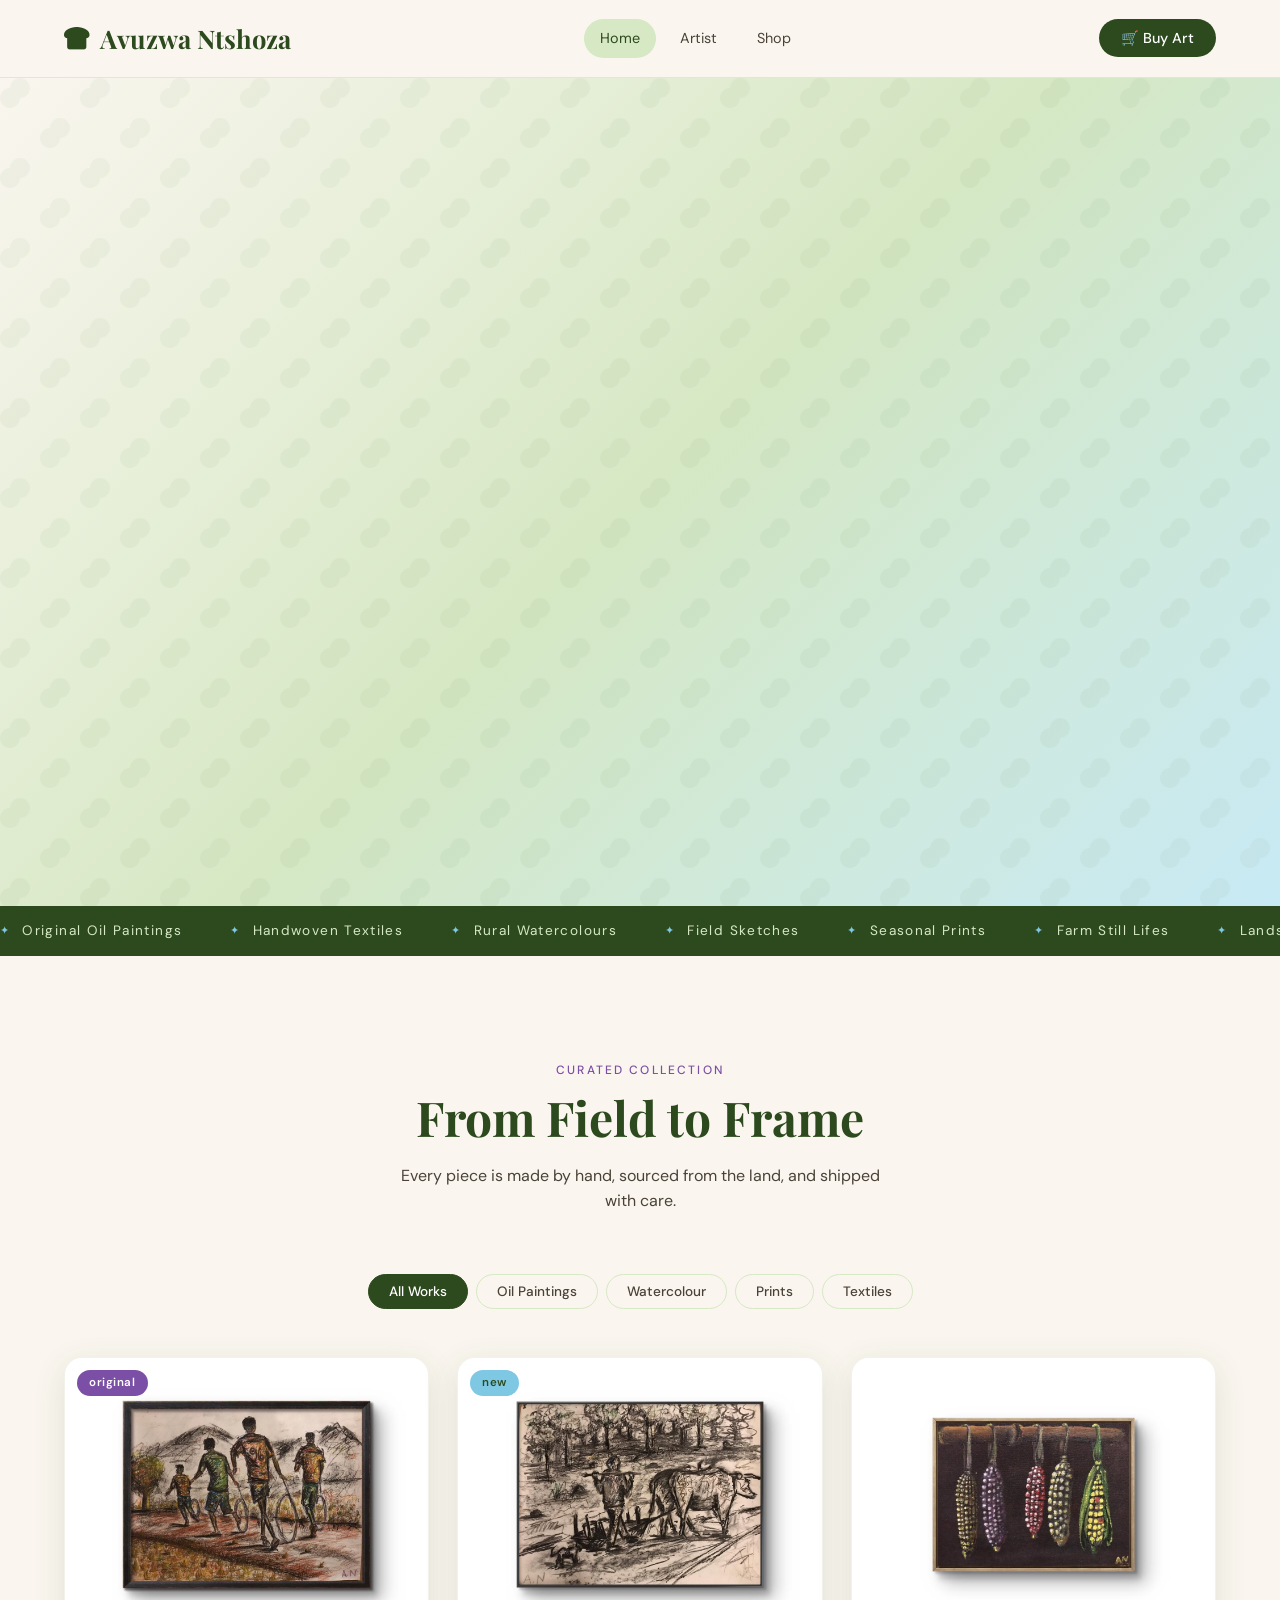
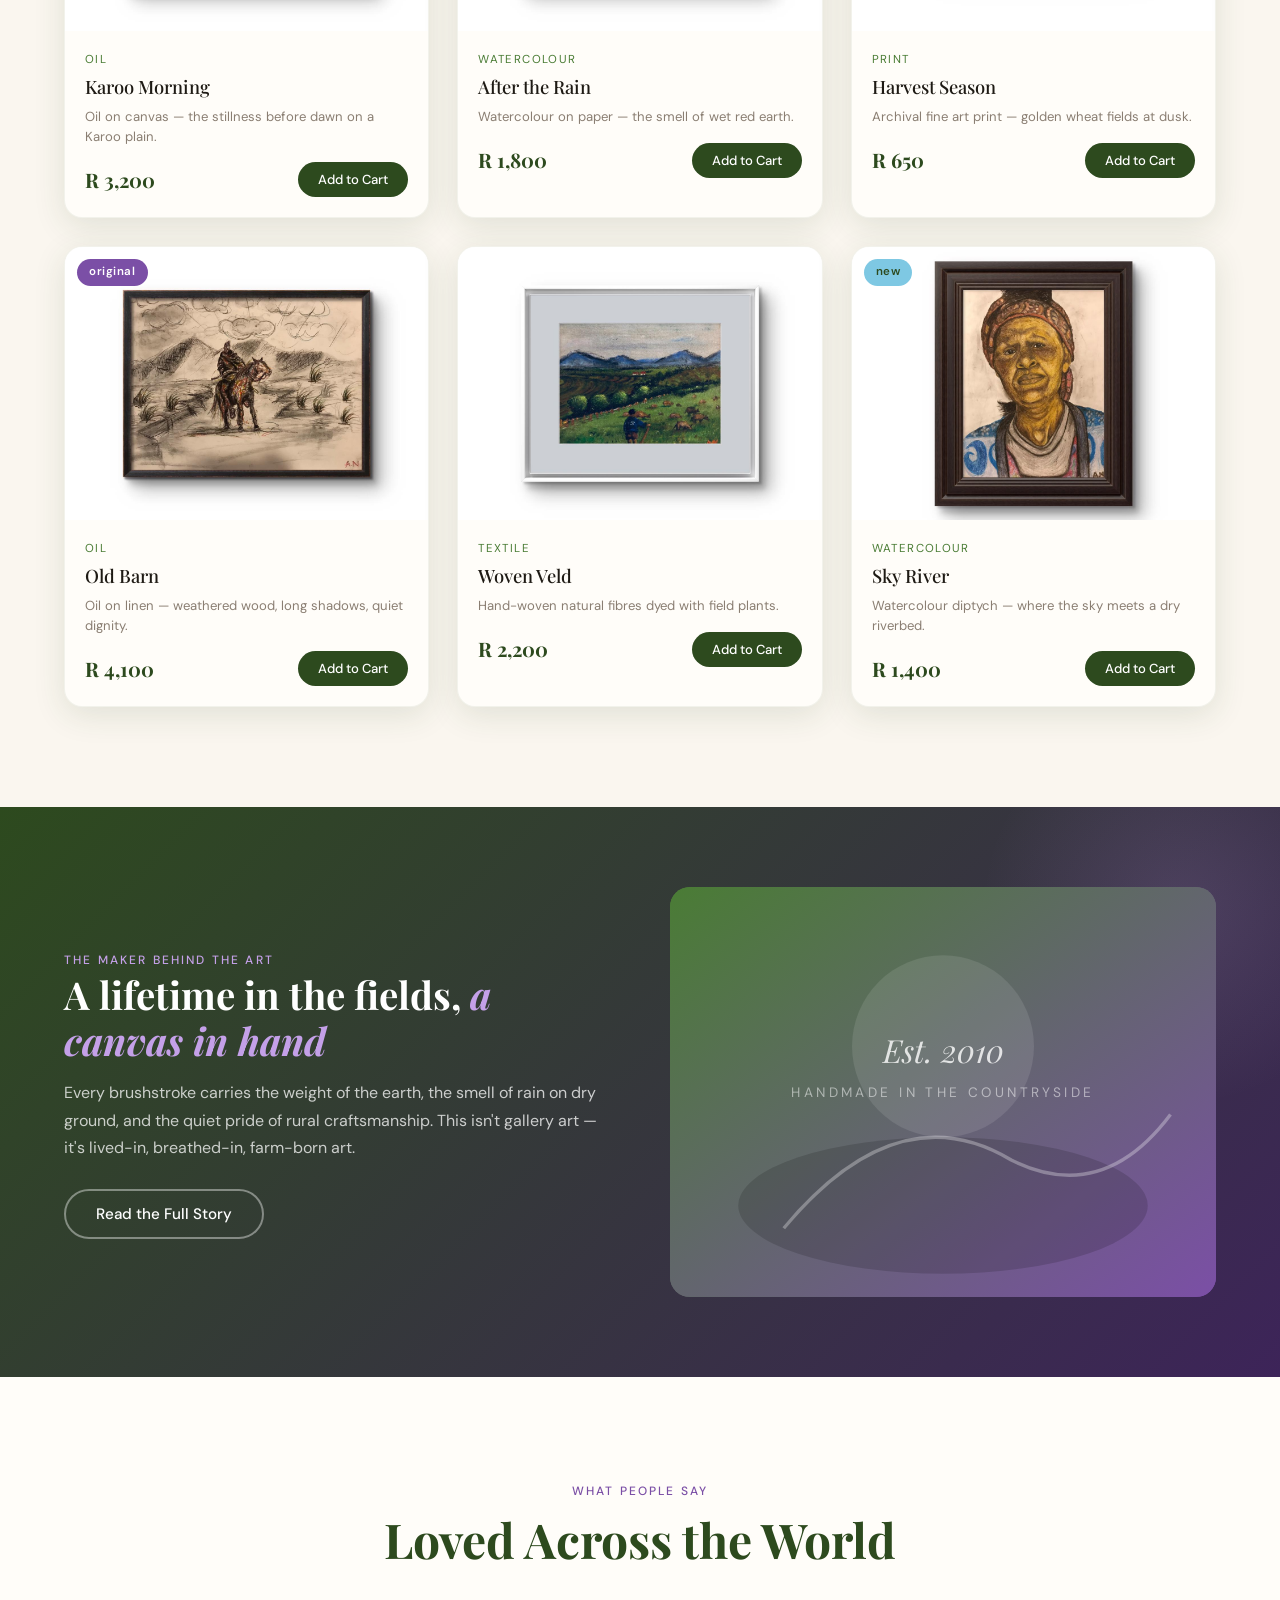
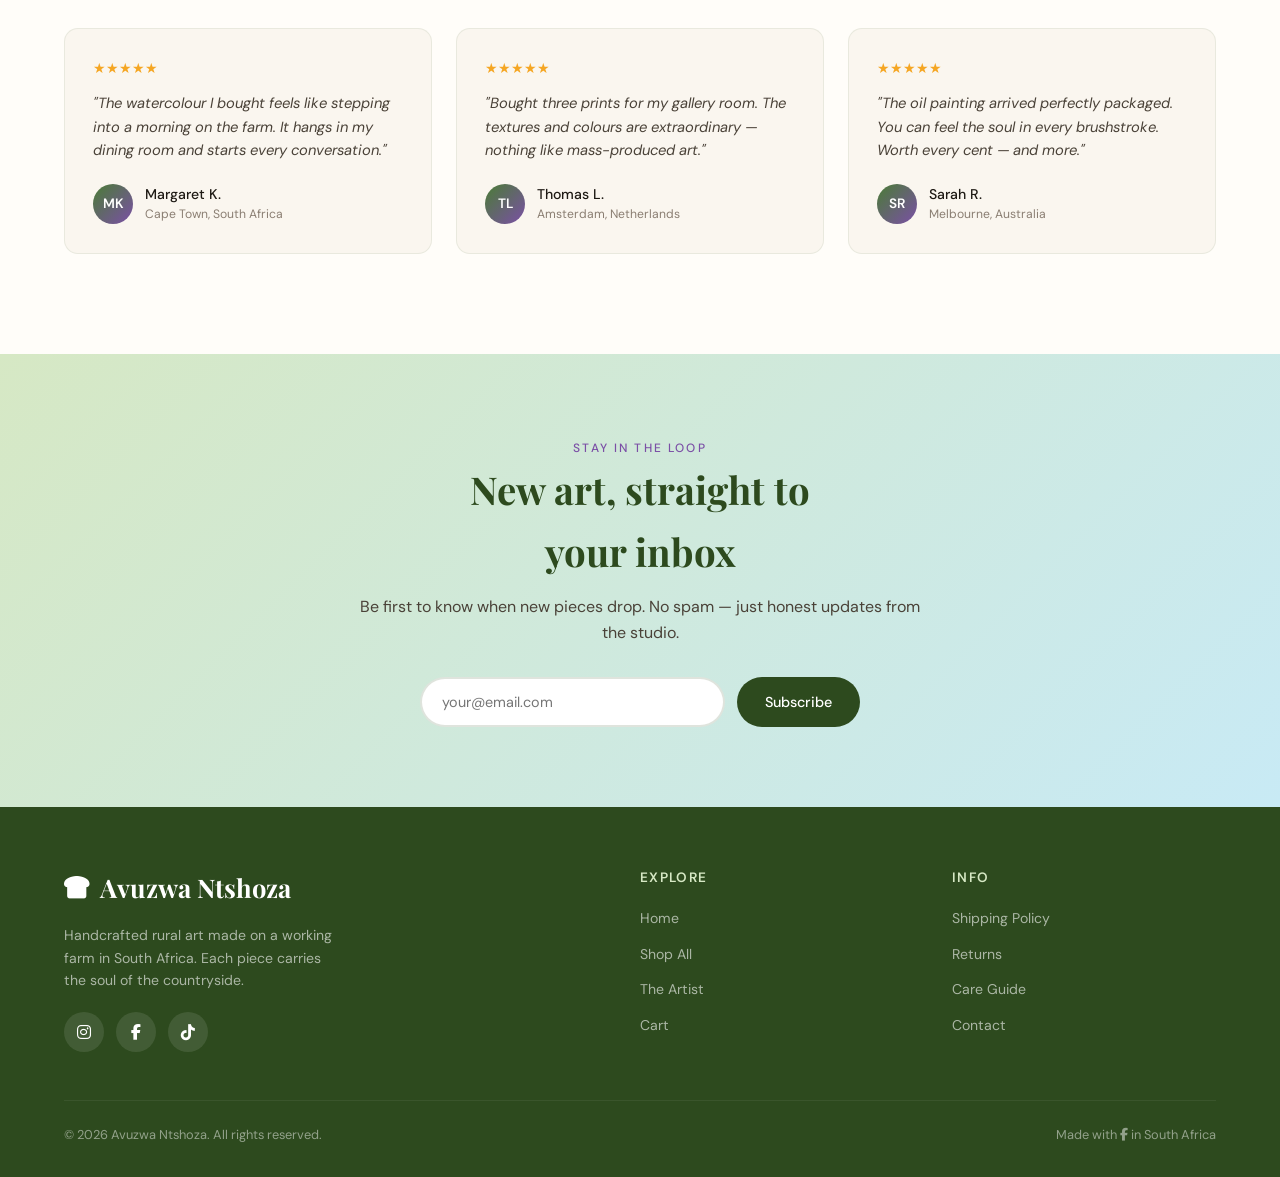
==== index.html @ befd57cd "Update index.html" ====
<!DOCTYPE html>
<html lang="en">
<head>
  <meta charset="UTF-8" />
  <meta name="viewport" content="width=device-width, initial-scale=1.0" />
  <link rel="icon" type="image/svg+xml" href="images/bread-slice-solid-full.svg">
  <title>Avuzwa Ntshoza</title>
  <link rel="preconnect" href="https://fonts.googleapis.com" />
  <link rel="stylesheet" href="https://cdnjs.cloudflare.com/ajax/libs/font-awesome/6.2.0/css/all.min.css">
  <link href="https://fonts.googleapis.com/css2?family=Playfair+Display:ital,wght@0,500;0,700;1,400&family=DM+Sans:wght@300;400;500&display=swap" rel="stylesheet" />
  <style>
    /* ─── CSS VARIABLES ─────────────────────────────── */
    :root {
      --site-name: "Farmer";
      --green-dark:  #2d4a1e;
      --green-mid:   #4a7c35;
      --green-light: #8ab86e;
      --green-pale:  #d6e8c4;
      --purple-dark: #3d2459;
      --purple-mid:  #7b4fa6;
      --purple-light:#c4a0e8;
      --sky:         #7ec8e3;
      --sky-light:   #c8eaf5;
      --cream:       #faf6ef;
      --warm-white:  #fffdf9;
      --text-dark:   #1e1a14;
      --text-mid:    #4a4238;
      --text-light:  #8a7e72;
      --shadow-soft: 0 4px 24px rgba(45,74,30,0.10);
      --shadow-card: 0 8px 32px rgba(45,74,30,0.12);
      --radius:      14px;
      --transition:  0.3s cubic-bezier(0.4,0,0.2,1);
    }

    /* ─── RESET & BASE ──────────────────────────────── */
    *, *::before, *::after { box-sizing: border-box; margin: 0; padding: 0; }
    html { scroll-behavior: smooth; font-size: 16px; }
    body {
      font-family: 'DM Sans', sans-serif;
      background: var(--cream);
      color: var(--text-dark);
      line-height: 1.6;
      overflow-x: hidden;
    }
    img { max-width: 100%; display: block; }
    a { text-decoration: none; color: inherit; }
    button { cursor: pointer; font-family: inherit; border: none; outline: none; }
    ul { list-style: none; }

    /* ─── UTILITY ───────────────────────────────────── */
    .container { max-width: 1200px; margin: 0 auto; padding: 0 24px; }
    .section-label {
      font-size: 0.75rem; letter-spacing: 0.18em; text-transform: uppercase;
      color: var(--purple-mid); font-weight: 500;
    }
    .section-title {
      font-family: 'Playfair Display', serif;
      font-size: clamp(2rem, 4vw, 3rem);
      color: var(--green-dark); line-height: 1.2; margin-top: 8px;
    }
    .btn-primary {
      display: inline-flex; align-items: center; gap: 8px;
      background: var(--green-dark); color: var(--warm-white);
      padding: 14px 32px; border-radius: 100px;
      font-size: 0.95rem; font-weight: 500;
      transition: var(--transition);
      box-shadow: 0 4px 16px rgba(45,74,30,0.25);
    }
    .btn-primary:hover {
      background: var(--green-mid); transform: translateY(-2px);
      box-shadow: 0 8px 24px rgba(45,74,30,0.3);
    }
    .btn-outline {
      display: inline-flex; align-items: center; gap: 8px;
      background: transparent; color: var(--green-dark);
      padding: 13px 30px; border-radius: 100px;
      font-size: 0.95rem; font-weight: 500;
      border: 2px solid var(--green-dark);
      transition: var(--transition);
    }
    .btn-outline:hover {
      background: var(--green-dark); color: var(--warm-white);
      transform: translateY(-2px);
    }

    /* ─── PAGE MANAGEMENT ───────────────────────────── */
    .page { display: none; }
    .page.active { display: block; }

    /* ─── HEADER ────────────────────────────────────── */
    header {
      position: sticky; top: 0; z-index: 100;
      background: rgba(250,246,239,0.92);
      backdrop-filter: blur(12px);
      border-bottom: 1px solid rgba(45,74,30,0.1);
      transition: box-shadow var(--transition);
    }
    header.scrolled { box-shadow: var(--shadow-soft); }
    .header-inner {
      display: flex; align-items: center; justify-content: space-between;
      padding: 18px 24px; max-width: 1200px; margin: 0 auto;
    }
    .logo {
      font-family: 'Playfair Display', serif;
      font-size: 1.6rem; font-weight: 700;
      color: var(--green-dark); cursor: pointer;
      display: flex; align-items: center; gap: 10px;
    }
    .logo-leaf {
      width: 32px; height: 32px;
      background: linear-gradient(135deg, var(--green-mid), var(--green-dark));
      border-radius: 50% 10% 50% 10%;
      display: flex; align-items: center; justify-content: center;
      color: white; font-size: 0.9rem;
    }
    nav { display: flex; gap: 8px; align-items: center; }
    .nav-link {
      padding: 8px 16px; border-radius: 100px;
      font-size: 0.9rem; color: var(--text-mid);
      transition: var(--transition); cursor: pointer;
      font-weight: 400;
    }
    .nav-link:hover, .nav-link.active {
      background: var(--green-pale); color: var(--green-dark);
    }
    .header-actions { display: flex; align-items: center; gap: 12px; }
    .cart-btn {
      position: relative;
      background: var(--green-dark); color: white;
      padding: 10px 22px; border-radius: 100px;
      font-size: 0.9rem; font-weight: 500;
      transition: var(--transition);
      display: flex; align-items: center; gap: 8px;
    }
    .cart-btn:hover { background: var(--green-mid); transform: translateY(-1px); }
    .cart-count {
      background: var(--purple-mid); color: white;
      width: 20px; height: 20px; border-radius: 50%;
      font-size: 0.7rem; font-weight: 600;
      display: flex; align-items: center; justify-content: center;
    }
    .cart-count.hidden { display: none; }
    .hamburger {
      display: none; flex-direction: column; gap: 5px;
      background: none; border: none; cursor: pointer; padding: 4px;
    }
    .hamburger span {
      width: 24px; height: 2px; background: var(--green-dark);
      border-radius: 2px; transition: var(--transition);
    }
    .mobile-nav {
      display: none; flex-direction: column;
      padding: 16px 24px; border-top: 1px solid rgba(45,74,30,0.08);
      background: var(--warm-white);
    }
    .mobile-nav.open { display: flex; }
    .mobile-nav .nav-link { padding: 12px 8px; border-radius: 8px; }

    /* ─── HERO ──────────────────────────────────────── */
    .hero {
      min-height: 92vh; display: flex; align-items: center;
      background: linear-gradient(135deg, var(--cream) 0%, var(--green-pale) 50%, var(--sky-light) 100%);
      position: relative; overflow: hidden;
      padding: 80px 0 60px;
    }
    .hero::before {
      content: '';
      position: absolute; inset: 0;
      background: url("data:image/svg+xml,%3Csvg width='80' height='80' viewBox='0 0 80 80' xmlns='http://www.w3.org/2000/svg'%3E%3Cg fill='none' fill-rule='evenodd'%3E%3Cg fill='%234a7c35' fill-opacity='0.05'%3E%3Cpath d='M50 50c0-5.523 4.477-10 10-10s10 4.477 10 10-4.477 10-10 10c0 5.523-4.477 10-10 10s-10-4.477-10-10 4.477-10 10-10zM10 10c0-5.523 4.477-10 10-10s10 4.477 10 10-4.477 10-10 10c0 5.523-4.477 10-10 10S0 25.523 0 20s4.477-10 10-10z'/%3E%3C/g%3E%3C/g%3E%3C/svg%3E");
      pointer-events: none;
    }
    .hero-content { position: relative; z-index: 1; }
    .hero-inner { display: none; grid-template-columns: 1fr 1fr; gap: 60px; align-items: center; }
    .hero-eyebrow {
      display: inline-flex; align-items: center; gap: 8px;
      background: rgba(255,255,255,0.7); border: 1px solid var(--green-pale);
      padding: 6px 16px; border-radius: 100px;
      font-size: 0.8rem; color: var(--green-dark); margin-bottom: 24px;
      backdrop-filter: blur(8px);
    }
    .hero-eyebrow::before { content: '🌾'; font-size: 0.9rem; }
    .hero h1 {
      font-family: 'Playfair Display', serif;
      font-size: clamp(2.8rem, 5vw, 4.2rem);
      line-height: 1.1; color: var(--green-dark);
      margin-bottom: 20px;
    }
    .hero h1 em {
      font-style: italic; color: var(--purple-mid);
    }
    .hero-desc {
      font-size: 1.05rem; color: var(--text-mid);
      max-width: 480px; margin-bottom: 36px; line-height: 1.7;
    }
    .hero-actions { display: flex; gap: 16px; flex-wrap: wrap; }
    .hero-stats {
      display: flex; gap: 32px; margin-top: 48px;
      padding-top: 32px; border-top: 1px solid rgba(45,74,30,0.12);
    }
    .stat-num {
      font-family: 'Playfair Display', serif;
      font-size: 1.8rem; color: var(--green-dark); font-weight: 700;
    }
    .stat-label { font-size: 0.8rem; color: var(--text-light); }

    /* Hero art grid */
    .hero-visual { position: relative; display: none; }
    .art-grid {
      display: none; grid-template-columns: 1fr 1fr; gap: 16px;
    }
    .art-card-hero {
      border-radius: var(--radius); overflow: hidden;
      box-shadow: var(--shadow-card); transition: var(--transition);
      position: relative;
    }
    .art-card-hero:hover { transform: translateY(-4px) rotate(1deg); }
    .art-card-hero:nth-child(2) { margin-top: 28px; }
    .art-card-hero:nth-child(3) { margin-top: -20px; }
    .art-canvas {
      width: 100%; aspect-ratio: 3/4; object-fit: cover;
      background: linear-gradient(135deg, #8ab86e 0%, #4a7c35 50%, #7b4fa6 100%);
    }
    .art-canvas-2 { background: linear-gradient(135deg, #c4a0e8 0%, #7b4fa6 40%, #2d4a1e 100%); }
    .art-canvas-3 { background: linear-gradient(135deg, #7ec8e3 0%, #4a7c35 60%, #c4a0e8 100%); }
    .art-canvas-4 { background: linear-gradient(135deg, #faf6ef 0%, #8ab86e 50%, #7ec8e3 100%); }
    /* SVG art placeholders */
    .art-svg { width: 100%; height: 100%; position: absolute; inset: 0; }

    /* ─── MARQUEE STRIP ─────────────────────────────── */
    .marquee-strip {
      background: var(--green-dark); color: var(--green-pale);
      padding: 14px 0; overflow: hidden;
    }
    .marquee-track {
      display: flex; gap: 48px; width: max-content;
      animation: marquee 24s linear infinite;
    }
    .marquee-item {
      font-size: 0.85rem; letter-spacing: 0.1em; white-space: nowrap;
      display: flex; align-items: center; gap: 12px;
    }
    .marquee-item::before { content: '✦'; color: var(--sky); font-size: 0.7rem; }
    @keyframes marquee { from { transform: translateX(0); } to { transform: translateX(-50%); } }

    /* ─── FEATURED PRODUCTS ─────────────────────────── */
    .products-section { padding: 100px 0; }
    .section-header { text-align: center; margin-bottom: 60px; }
    .section-header .section-title { margin-bottom: 16px; }
    .section-header p { color: var(--text-mid); max-width: 500px; margin: 0 auto; }

    /* Filter tabs */
    .filter-tabs {
      display: flex; gap: 8px; justify-content: center;
      flex-wrap: wrap; margin-bottom: 48px;
    }
    .filter-tab {
      padding: 8px 20px; border-radius: 100px;
      border: 1.5px solid var(--green-pale);
      background: transparent; color: var(--text-mid);
      font-size: 0.85rem; font-weight: 500;
      transition: var(--transition); cursor: pointer;
    }
    .filter-tab:hover, .filter-tab.active {
      background: var(--green-dark); color: white;
      border-color: var(--green-dark);
    }

    /* Product grid */
    .products-grid {
      display: grid;
      grid-template-columns: repeat(auto-fill, minmax(280px, 1fr));
      gap: 28px;
    }
    .product-card {
      background: var(--warm-white); border-radius: 18px;
      overflow: hidden; box-shadow: var(--shadow-card);
      transition: var(--transition); cursor: pointer;
      border: 1px solid rgba(45,74,30,0.06);
    }
    .product-card:hover {
      transform: translateY(-6px);
      box-shadow: 0 16px 48px rgba(45,74,30,0.18);
    }
    .product-img-wrap {
      position: relative; overflow: hidden; aspect-ratio: 4/3;
    }
    .product-img {
      width: 100%; height: 100%; object-fit: cover;
      transition: transform 0.5s ease;
    }
    .product-card:hover .product-img { transform: scale(1.05); }
    .product-badge {
      position: absolute; top: 12px; left: 12px;
      background: var(--purple-mid); color: white;
      font-size: 0.72rem; font-weight: 600; letter-spacing: 0.05em;
      padding: 4px 12px; border-radius: 100px;
    }
    .product-badge.new { background: var(--sky); color: var(--green-dark); }
    .product-body { padding: 20px; }
    .product-category {
      font-size: 0.72rem; letter-spacing: 0.12em; text-transform: uppercase;
      color: var(--green-mid); margin-bottom: 6px;
    }
    .product-name {
      font-family: 'Playfair Display', serif;
      font-size: 1.15rem; font-weight: 500; color: var(--text-dark);
      margin-bottom: 8px; line-height: 1.3;
    }
    .product-desc {
      font-size: 0.82rem; color: var(--text-light);
      margin-bottom: 16px; line-height: 1.5;
    }
    .product-footer {
      display: flex; align-items: center; justify-content: space-between;
    }
    .product-price {
      font-family: 'Playfair Display', serif;
      font-size: 1.25rem; color: var(--green-dark); font-weight: 700;
    }
    .add-cart-btn {
      background: var(--green-dark); color: white;
      padding: 9px 20px; border-radius: 100px;
      font-size: 0.82rem; font-weight: 500;
      transition: var(--transition);
    }
    .add-cart-btn:hover { background: var(--purple-mid); transform: scale(1.05); }

    /* Art canvas placeholders */
    .art-placeholder {
      width: 100%; height: 100%;
      display: flex; align-items: center; justify-content: center;
    }
    .ap-1 { background: linear-gradient(160deg, #d6e8c4 0%, #8ab86e 40%, #4a7c35 100%); }
    .ap-2 { background: linear-gradient(160deg, #c4a0e8 0%, #7b4fa6 50%, #2d4a1e 100%); }
    .ap-3 { background: linear-gradient(160deg, #c8eaf5 0%, #7ec8e3 40%, #4a7c35 100%); }
    .ap-4 { background: linear-gradient(160deg, #faf6ef 0%, #d6e8c4 40%, #8ab86e 100%); }
    .ap-5 { background: linear-gradient(160deg, #e8d4f0 0%, #c4a0e8 40%, #7b4fa6 100%); }
    .ap-6 { background: linear-gradient(160deg, #d6e8c4 0%, #7ec8e3 40%, #3d2459 100%); }

    /* ─── ABOUT BANNER ──────────────────────────────── */
    .about-banner {
      background: linear-gradient(135deg, var(--green-dark) 0%, var(--purple-dark) 100%);
      padding: 80px 0; position: relative; overflow: hidden;
    }
    .about-banner::before {
      content: '';
      position: absolute; right: -100px; top: -100px;
      width: 400px; height: 400px;
      background: radial-gradient(circle, rgba(196,160,232,0.15) 0%, transparent 70%);
      border-radius: 50%;
    }
    .about-banner-inner {
      display: grid; grid-template-columns: 1fr 1fr; gap: 60px; align-items: center;
    }
    .about-banner h2 {
      font-family: 'Playfair Display', serif;
      font-size: clamp(1.8rem, 3vw, 2.6rem);
      color: white; line-height: 1.2; margin-bottom: 16px;
    }
    .about-banner h2 em { color: var(--purple-light); font-style: italic; }
    .about-banner p { color: rgba(255,255,255,0.75); line-height: 1.7; margin-bottom: 28px; }
    .about-banner .btn-outline {
      color: white; border-color: rgba(255,255,255,0.4);
    }
    .about-banner .btn-outline:hover { background: white; color: var(--green-dark); }
    .banner-img-wrap {
      border-radius: 20px; overflow: hidden;
      aspect-ratio: 4/3;
      background: linear-gradient(135deg, var(--green-mid), var(--purple-mid));
      position: relative;
    }

    /* ─── TESTIMONIALS ──────────────────────────────── */
    .testimonials { padding: 100px 0; background: var(--warm-white); }
    .testimonials-grid {
      display: grid; grid-template-columns: repeat(auto-fill, minmax(300px, 1fr));
      gap: 24px; margin-top: 48px;
    }
    .testimonial-card {
      background: var(--cream); border-radius: var(--radius);
      padding: 28px; border: 1px solid rgba(45,74,30,0.08);
      transition: var(--transition);
    }
    .testimonial-card:hover {
      transform: translateY(-4px); box-shadow: var(--shadow-card);
    }
    .stars { color: #f5a623; font-size: 0.9rem; margin-bottom: 12px; }
    .testimonial-text {
      font-size: 0.92rem; color: var(--text-mid); line-height: 1.6;
      margin-bottom: 20px; font-style: italic;
    }
    .testimonial-author { display: flex; align-items: center; gap: 12px; }
    .author-avatar {
      width: 40px; height: 40px; border-radius: 50%;
      background: linear-gradient(135deg, var(--green-mid), var(--purple-mid));
      display: flex; align-items: center; justify-content: center;
      color: white; font-size: 0.85rem; font-weight: 600;
    }
    .author-name { font-size: 0.88rem; font-weight: 500; color: var(--text-dark); }
    .author-loc { font-size: 0.76rem; color: var(--text-light); }

    /* ─── NEWSLETTER ────────────────────────────────── */
    .newsletter-section {
      padding: 80px 0;
      background: linear-gradient(135deg, var(--green-pale) 0%, var(--sky-light) 100%);
    }
    .newsletter-box { text-align: center; max-width: 560px; margin: 0 auto; }
    .newsletter-box h2 {
      font-family: 'Playfair Display', serif;
      font-size: clamp(1.8rem, 3vw, 2.4rem); color: var(--green-dark); margin-bottom: 12px;
    }
    .newsletter-box p { color: var(--text-mid); margin-bottom: 32px; }
    .newsletter-form {
      display: flex; gap: 12px; max-width: 440px; margin: 0 auto;
    }
    .newsletter-input {
      flex: 1; padding: 14px 20px; border-radius: 100px;
      border: 2px solid rgba(45,74,30,0.15);
      background: white; font-size: 0.9rem; outline: none;
      transition: var(--transition); font-family: inherit;
    }
    .newsletter-input:focus { border-color: var(--green-mid); }
    .newsletter-submit {
      background: var(--green-dark); color: white;
      padding: 14px 28px; border-radius: 100px;
      font-size: 0.9rem; font-weight: 500;
      transition: var(--transition); white-space: nowrap;
    }
    .newsletter-submit:hover { background: var(--green-mid); transform: translateY(-1px); }

    /* ─── FOOTER ────────────────────────────────────── */
    footer {
      background: var(--green-dark); color: rgba(255,255,255,0.8);
      padding: 60px 0 32px;
    }
    .footer-inner {
      display: grid; grid-template-columns: 2fr 1fr 1fr; gap: 48px;
      margin-bottom: 48px;
    }
    .footer-brand .logo { color: white; margin-bottom: 16px; }
    .footer-brand p { font-size: 0.88rem; line-height: 1.6; opacity: 0.75; max-width: 280px; }
    .social-links { display: flex; gap: 12px; margin-top: 20px; }
    .social-link {
      width: 40px; height: 40px; border-radius: 50%;
      background: rgba(255,255,255,0.1);
      display: flex; align-items: center; justify-content: center;
      font-size: 1rem; transition: var(--transition); color: white;
    }
    .social-link:hover { background: var(--purple-mid); transform: translateY(-2px); }
    .footer-col h4 {
      font-size: 0.85rem; font-weight: 600; letter-spacing: 0.1em;
      text-transform: uppercase; color: var(--green-pale); margin-bottom: 16px;
    }
    .footer-col ul li { margin-bottom: 10px; }
    .footer-col ul li a {
      font-size: 0.88rem; opacity: 0.75;
      transition: var(--transition);
    }
    .footer-col ul li a:hover { opacity: 1; color: var(--sky); }
    .footer-bottom {
      border-top: 1px solid rgba(255,255,255,0.1);
      padding-top: 24px; display: flex;
      justify-content: space-between; align-items: center;
      font-size: 0.8rem; opacity: 0.6;
    }

    /* ─── ARTIST PAGE ───────────────────────────────── */
    .artist-hero {
      min-height: 60vh; display: flex; align-items: center;
      background: linear-gradient(135deg, var(--purple-dark) 0%, var(--green-dark) 100%);
      position: relative; padding: 80px 0;
    }
    .artist-hero-inner {
      display: grid; grid-template-columns: 1fr 1fr; gap: 60px; align-items: center;
    }
    .artist-portrait {
      width: 340px; height: 400px;
      border-radius: 120px 30px 120px 30px;
      background: linear-gradient(135deg, var(--green-mid), var(--purple-mid));
      margin: 0 auto; position: relative; overflow: hidden;
      box-shadow: 0 20px 60px rgba(0,0,0,0.3);
    }
    .artist-name-label { color: var(--purple-light); }
    .artist-hero h1 {
      font-family: 'Playfair Display', serif;
      font-size: clamp(2.5rem, 4vw, 3.5rem); color: white;
      line-height: 1.1; margin: 12px 0;
    }
    .artist-hero p { color: rgba(255,255,255,0.75); font-size: 1rem; line-height: 1.7; }
    .artist-tags { display: flex; gap: 10px; flex-wrap: wrap; margin-top: 24px; }
    .artist-tag {
      padding: 6px 16px; border-radius: 100px;
      background: rgba(255,255,255,0.12); color: rgba(255,255,255,0.9);
      font-size: 0.8rem; border: 1px solid rgba(255,255,255,0.2);
    }
    .artist-story { padding: 100px 0; }
    .story-grid { display: grid; grid-template-columns: 1fr 1fr; gap: 80px; align-items: start; }
    .story-text p { color: var(--text-mid); line-height: 1.8; margin-bottom: 20px; font-size: 0.95rem; }
    .story-text h3 {
      font-family: 'Playfair Display', serif;
      font-size: 1.5rem; color: var(--green-dark); margin: 28px 0 12px;
    }
    .story-visual { display: flex; flex-direction: column; gap: 16px; }
    .story-img-big {
      aspect-ratio: 4/3; border-radius: 16px;
      background: linear-gradient(135deg, var(--green-pale), var(--purple-light));
      overflow: hidden;
    }
    .story-img-sm {
      display: grid; grid-template-columns: 1fr 1fr; gap: 16px;
    }
    .story-img-sm > div {
      aspect-ratio: 1; border-radius: 12px;
      overflow: hidden;
    }
    .process-section { padding: 80px 0; background: var(--warm-white); }
    .process-steps { display: grid; grid-template-columns: repeat(4,1fr); gap: 32px; margin-top: 48px; }
    .process-step { text-align: center; }
    .step-num {
      width: 56px; height: 56px; border-radius: 50%;
      background: linear-gradient(135deg, var(--green-mid), var(--green-dark));
      color: white; font-family: 'Playfair Display', serif;
      font-size: 1.2rem; font-weight: 700;
      display: flex; align-items: center; justify-content: center;
      margin: 0 auto 16px;
    }
    .step-title {
      font-family: 'Playfair Display', serif;
      font-size: 1.05rem; color: var(--green-dark); margin-bottom: 8px;
    }
    .step-desc { font-size: 0.82rem; color: var(--text-light); line-height: 1.5; }

    /* ─── CART PAGE ──────────────────────────────────── */
    .cart-page { padding: 60px 0 100px; min-height: 70vh; }
    .cart-page h1 {
      font-family: 'Playfair Display', serif;
      font-size: 2.2rem; color: var(--green-dark); margin-bottom: 8px;
    }
    .cart-page .sub { color: var(--text-light); margin-bottom: 40px; }
    .cart-layout { display: grid; grid-template-columns: 1fr 360px; gap: 40px; align-items: start; }
    .cart-items { display: flex; flex-direction: column; gap: 16px; }
    .cart-item {
      display: grid; grid-template-columns: 100px 1fr auto;
      gap: 20px; align-items: center;
      background: var(--warm-white); border-radius: var(--radius);
      padding: 20px; border: 1px solid rgba(45,74,30,0.08);
      transition: var(--transition);
    }
    .cart-item:hover { box-shadow: var(--shadow-soft); }
    .cart-item-img {
      width: 100px; height: 100px; border-radius: 10px; object-fit: cover;
      overflow: hidden;
    }
    .cart-item-name {
      font-family: 'Playfair Display', serif;
      font-size: 1rem; color: var(--text-dark); margin-bottom: 4px;
    }
    .cart-item-meta { font-size: 0.8rem; color: var(--text-light); margin-bottom: 8px; }
    .cart-item-price {
      font-family: 'Playfair Display', serif;
      font-size: 1.1rem; color: var(--green-dark); font-weight: 700;
    }
    .remove-btn {
      background: none; color: var(--text-light);
      font-size: 1.2rem; padding: 4px; transition: var(--transition);
    }
    .remove-btn:hover { color: #c0392b; transform: scale(1.2); }
    .empty-cart {
      text-align: center; padding: 80px 0;
    }
    .empty-cart-icon { font-size: 4rem; margin-bottom: 16px; }
    .empty-cart h3 {
      font-family: 'Playfair Display', serif;
      font-size: 1.5rem; color: var(--green-dark); margin-bottom: 8px;
    }
    .empty-cart p { color: var(--text-light); margin-bottom: 24px; }

    /* Order summary */
    .order-summary {
      background: var(--warm-white); border-radius: 20px;
      padding: 28px; border: 1px solid rgba(45,74,30,0.1);
      position: sticky; top: 100px;
    }
    .order-summary h3 {
      font-family: 'Playfair Display', serif;
      font-size: 1.2rem; color: var(--green-dark); margin-bottom: 20px;
    }
    .summary-row {
      display: flex; justify-content: space-between;
      font-size: 0.88rem; color: var(--text-mid);
      padding: 8px 0; border-bottom: 1px solid rgba(45,74,30,0.06);
    }
    .summary-row.total {
      font-weight: 700; font-size: 1rem; color: var(--text-dark);
      border: none; padding-top: 16px;
    }
    .checkout-btn {
      width: 100%; padding: 16px; margin-top: 20px;
      background: var(--green-dark); color: white;
      border-radius: 12px; font-size: 1rem; font-weight: 600;
      transition: var(--transition); text-align: center;
    }
    .checkout-btn:hover { background: var(--green-mid); transform: translateY(-2px); }
    .payment-icons {
      display: flex; justify-content: center; gap: 8px; margin-top: 16px;
      flex-wrap: wrap;
    }
    .payment-icon {
      background: var(--cream); border: 1px solid rgba(45,74,30,0.12);
      border-radius: 6px; padding: 4px 10px; font-size: 0.75rem;
      color: var(--text-mid); font-weight: 500;
    }
    .promo-row { margin-top: 16px; display: flex; gap: 8px; }
    .promo-input {
      flex: 1; padding: 10px 14px; border-radius: 8px;
      border: 1.5px solid rgba(45,74,30,0.15);
      font-size: 0.85rem; font-family: inherit; outline: none;
      transition: var(--transition);
    }
    .promo-input:focus { border-color: var(--green-mid); }
    .promo-btn {
      background: var(--green-pale); color: var(--green-dark);
      padding: 10px 16px; border-radius: 8px;
      font-size: 0.82rem; font-weight: 600; transition: var(--transition);
    }
    .promo-btn:hover { background: var(--green-light); }

    /* ─── CHECKOUT MODAL ────────────────────────────── */
    .modal-overlay {
      position: fixed; inset: 0;
      background: rgba(30,26,20,0.6); backdrop-filter: blur(4px);
      z-index: 1000; display: none; align-items: center; justify-content: center;
      padding: 24px;
    }
    .modal-overlay.open { display: flex; }
    .modal {
      background: var(--warm-white); border-radius: 24px;
      width: 100%; max-width: 560px; max-height: 90vh;
      overflow-y: auto; padding: 40px;
      box-shadow: 0 24px 80px rgba(0,0,0,0.25);
      animation: modalIn 0.3s ease;
    }
    @keyframes modalIn { from { opacity: 0; transform: translateY(20px); } to { opacity: 1; transform: translateY(0); } }
    .modal-header {
      display: flex; justify-content: space-between; align-items: center;
      margin-bottom: 32px;
    }
    .modal-title {
      font-family: 'Playfair Display', serif;
      font-size: 1.5rem; color: var(--green-dark);
    }
    .modal-close {
      width: 36px; height: 36px; border-radius: 50%;
      background: var(--cream); color: var(--text-mid);
      font-size: 1.2rem; display: flex; align-items: center; justify-content: center;
      transition: var(--transition);
    }
    .modal-close:hover { background: var(--green-pale); color: var(--green-dark); }
    .checkout-steps {
      display: flex; gap: 0; margin-bottom: 32px;
    }
    .checkout-step {
      flex: 1; text-align: center; padding: 10px;
      font-size: 0.78rem; color: var(--text-light);
      position: relative;
    }
    .checkout-step.active { color: var(--green-dark); font-weight: 600; }
    .checkout-step::after {
      content: '';
      position: absolute; bottom: 0; left: 0; right: 0;
      height: 2px; background: var(--green-pale);
    }
    .checkout-step.active::after { background: var(--green-dark); }
    .form-group { margin-bottom: 20px; }
    .form-group label {
      display: block; font-size: 0.82rem; font-weight: 500;
      color: var(--text-mid); margin-bottom: 6px;
    }
    .form-control {
      width: 100%; padding: 12px 16px; border-radius: 10px;
      border: 1.5px solid rgba(45,74,30,0.15);
      font-size: 0.9rem; font-family: inherit; outline: none;
      background: white; transition: var(--transition);
    }
    .form-control:focus { border-color: var(--green-mid); }
    .form-row { display: grid; grid-template-columns: 1fr 1fr; gap: 16px; }
    .payment-methods { display: flex; gap: 12px; margin: 8px 0; flex-wrap: wrap; }
    .pay-method {
      padding: 10px 20px; border-radius: 10px;
      border: 2px solid var(--green-pale); background: white;
      font-size: 0.85rem; color: var(--text-mid);
      transition: var(--transition); cursor: pointer;
      display: flex; align-items: center; gap: 8px;
    }
    .pay-method.selected {
      border-color: var(--green-dark); color: var(--green-dark);
      background: var(--green-pale);
    }
    .modal-footer { margin-top: 24px; display: flex; gap: 12px; }
    .modal-btn-back {
      flex: 1; padding: 14px; border-radius: 10px;
      border: 1.5px solid var(--green-pale); background: white;
      color: var(--text-mid); font-size: 0.9rem; font-weight: 500;
      transition: var(--transition);
    }
    .modal-btn-back:hover { background: var(--green-pale); }
    .modal-btn-next {
      flex: 2; padding: 14px; border-radius: 10px;
      background: var(--green-dark); color: white;
      font-size: 0.9rem; font-weight: 600;
      transition: var(--transition);
    }
    .modal-btn-next:hover { background: var(--green-mid); }
    .success-screen { text-align: center; padding: 20px 0; }
    .success-icon {
      font-size: 3.5rem; margin-bottom: 16px;
      animation: bounce 0.5s ease;
    }
    @keyframes bounce {
      0% { transform: scale(0); }
      70% { transform: scale(1.2); }
      100% { transform: scale(1); }
    }
    .success-screen h2 {
      font-family: 'Playfair Display', serif;
      font-size: 1.8rem; color: var(--green-dark); margin-bottom: 12px;
    }
    .success-screen p { color: var(--text-mid); margin-bottom: 24px; }

    /* ─── TOAST ──────────────────────────────────────── */
    .toast {
      position: fixed; bottom: 24px; right: 24px;
      background: var(--green-dark); color: white;
      padding: 14px 24px; border-radius: 12px;
      font-size: 0.9rem; font-weight: 500;
      box-shadow: 0 8px 32px rgba(0,0,0,0.2);
      z-index: 9999; transform: translateY(80px); opacity: 0;
      transition: all 0.35s cubic-bezier(0.4,0,0.2,1);
      display: flex; align-items: center; gap: 10px;
    }
    .toast.show { transform: translateY(0); opacity: 1; }

    /* ─── RESPONSIVE ────────────────────────────────── */
    @media (max-width: 900px) {
      .hero-inner, .about-banner-inner, .artist-hero-inner, .story-grid { grid-template-columns: 1fr; }
      .hero-visual { display: none; }
      .footer-inner { grid-template-columns: 1fr 1fr; }
      .process-steps { grid-template-columns: 1fr 1fr; }
      .cart-layout { grid-template-columns: 1fr; }
      .order-summary { position: static; }
    }
    @media (max-width: 640px) {
      nav { display: none; }
      .hamburger { display: flex; }
      .hero { min-height: 80vh; padding: 60px 0 40px; }
      .hero-stats { flex-wrap: wrap; gap: 20px; }
      .footer-inner { grid-template-columns: 1fr; gap: 32px; }
      .newsletter-form { flex-direction: column; }
      .form-row { grid-template-columns: 1fr; }
      .process-steps { grid-template-columns: 1fr 1fr; gap: 20px; }
      .products-grid { grid-template-columns: repeat(auto-fill, minmax(240px, 1fr)); }
    }
  </style>
</head>
<body>

<!-- ═══ HEADER ═══════════════════════════════════════════════════════ -->
<header id="mainHeader">
  <div class="header-inner">
    <div class="logo" onclick="showPage('home')">
      <i class="fa-solid fa-bread-slice"></i>
      <span id="siteName">Avuzwa Ntshoza</span>
    </div>
    <nav>
      <span class="nav-link active" onclick="showPage('home')">Home</span>
      <a href="index.html#about-artist"><p class="nav-link"">Artist</p></a>
      <span class="nav-link" onclick="showPage('shop')">Shop</span>
    </nav>
    <div class="header-actions">
      <button class="cart-btn" onclick="showPage('cart')">
        <span>🛒 Buy Art</span>
        <span class="cart-count hidden" id="cartCount">0</span>
      </button>
      <button class="hamburger" id="hamburger" onclick="toggleMobileNav()">
        <span></span><span></span><span></span>
      </button>
    </div>
  </div>
  <div class="mobile-nav" id="mobileNav">
    <span class="nav-link" onclick="showPage('home'); closeMobileNav()">Home</span>
    <a href="index.html#about-artist"><p class="nav-link" onclick="closeMobileNav()">Artist</p></a>
    <span class="nav-link" onclick="showPage('shop'); closeMobileNav()">Shop</span>
    <span class="nav-link" onclick="showPage('cart'); closeMobileNav()">Cart</span>
  </div>
</header>

<!-- ═══ HOME PAGE ════════════════════════════════════════════════════ -->
<div id="home" class="page active">

  <!-- HERO -->
  <section class="hero">
    <div class="container hero-content">
      <div class="hero-inner">
        <div>
          <div class="hero-eyebrow">Handcrafted from the countryside</div>
          <h1>Avuzwa Ntshoza<br><em>the artist</em><br>make it real</h1>
          <p class="hero-desc">Each piece carries the spirit of the land — painted in open fields, inspired by seasons, soil, and the quiet beauty of farm life.</p>
          <div class="hero-actions">
            <button class="btn-primary" onclick="showPage('shop')">Explore the Gallery →</button>
            <a href="index.html#artist"><button class="btn-outline"">Meet the Artist</button></a>
          </div>
        </div>
        <div class="hero-visual">
            
          </div>
        </div>
      </div>
    </div>
  </section>

  <!-- MARQUEE -->
  <div class="marquee-strip">
    <div class="marquee-track" id="marqueeTrack">
      <div class="marquee-item">Original Oil Paintings</div>
      <div class="marquee-item">Handwoven Textiles</div>
      <div class="marquee-item">Rural Watercolours</div>
      <div class="marquee-item">Field Sketches</div>
      <div class="marquee-item">Seasonal Prints</div>
      <div class="marquee-item">Farm Still Lifes</div>
      <div class="marquee-item">Landscape Pastels</div>
      <div class="marquee-item">Harvest Ceramics</div>
      <!-- Duplicate for loop -->
      <div class="marquee-item">Original Oil Paintings</div>
      <div class="marquee-item">Handwoven Textiles</div>
      <div class="marquee-item">Rural Watercolours</div>
      <div class="marquee-item">Field Sketches</div>
      <div class="marquee-item">Seasonal Prints</div>
      <div class="marquee-item">Farm Still Lifes</div>
      <div class="marquee-item">Landscape Pastels</div>
      <div class="marquee-item">Harvest Ceramics</div>
    </div>
  </div>

  <!-- FEATURED PRODUCTS -->
  <section class="products-section">
    <div class="container">
      <div class="section-header">
        <span class="section-label">Curated collection</span>
        <h2 class="section-title">From Field to Frame</h2>
        <p>Every piece is made by hand, sourced from the land, and shipped with care.</p>
      </div>

      <div class="filter-tabs">
        <button class="filter-tab active" onclick="filterProducts('all', this)">All Works</button>
        <button class="filter-tab" onclick="filterProducts('oil', this)">Oil Paintings</button>
        <button class="filter-tab" onclick="filterProducts('watercolour', this)">Watercolour</button>
        <button class="filter-tab" onclick="filterProducts('print', this)">Prints</button>
        <button class="filter-tab" onclick="filterProducts('textile', this)">Textiles</button>
      </div>

      <div class="products-grid" id="productsGrid">
        <!-- injected by JS -->
      </div>
    </div>
  </section>

  <!-- ABOUT BANNER -->
  <section id='about-artist' class="about-banner">
    <div class="container">
      <div class="about-banner-inner">
        <div>
          <span class="section-label" style="color:var(--purple-light)">The maker behind the art</span>
          <h2>A lifetime in the fields, <em>a canvas in hand</em></h2>
          <p>Every brushstroke carries the weight of the earth, the smell of rain on dry ground, and the quiet pride of rural craftsmanship. This isn't gallery art — it's lived-in, breathed-in, farm-born art.</p>
          <button class="btn-outline" onclick="showPage('artist')">Read the Full Story</button>
        </div>
        <div class="banner-img-wrap">
          <svg viewBox="0 0 480 360" xmlns="http://www.w3.org/2000/svg" style="width:100%;height:100%;">
            <defs>
              <linearGradient id="bannerGrad" x1="0" y1="0" x2="1" y2="1">
                <stop offset="0%" stop-color="#4a7c35"/><stop offset="100%" stop-color="#7b4fa6"/>
              </linearGradient>
            </defs>
            <rect width="480" height="360" fill="url(#bannerGrad)"/>
            <ellipse cx="240" cy="280" rx="180" ry="60" fill="rgba(0,0,0,0.15)"/>
            <circle cx="240" cy="140" r="80" fill="rgba(255,255,255,0.1)"/>
            <path d="M100,300 Q200,180 300,240 Q380,280 440,200" stroke="rgba(255,255,255,0.3)" stroke-width="3" fill="none"/>
            <text x="240" y="155" text-anchor="middle" font-family="Playfair Display,serif" font-size="28" fill="rgba(255,255,255,0.8)" font-style="italic">Est. 2010</text>
            <text x="240" y="185" text-anchor="middle" font-family="DM Sans,sans-serif" font-size="12" fill="rgba(255,255,255,0.5)" letter-spacing="3">HANDMADE IN THE COUNTRYSIDE</text>
          </svg>
        </div>
      </div>
    </div>
  </section>

  <!-- TESTIMONIALS -->
  <section class="testimonials">
    <div class="container">
      <div class="section-header">
        <span class="section-label">What people say</span>
        <h2 class="section-title">Loved Across the World</h2>
      </div>
      <div class="testimonials-grid">
        <div class="testimonial-card">
          <div class="stars">★★★★★</div>
          <p class="testimonial-text">"The watercolour I bought feels like stepping into a morning on the farm. It hangs in my dining room and starts every conversation."</p>
          <div class="testimonial-author">
            <div class="author-avatar">MK</div>
            <div>
              <div class="author-name">Margaret K.</div>
              <div class="author-loc">Cape Town, South Africa</div>
            </div>
          </div>
        </div>
        <div class="testimonial-card">
          <div class="stars">★★★★★</div>
          <p class="testimonial-text">"Bought three prints for my gallery room. The textures and colours are extraordinary — nothing like mass-produced art."</p>
          <div class="testimonial-author">
            <div class="author-avatar">TL</div>
            <div>
              <div class="author-name">Thomas L.</div>
              <div class="author-loc">Amsterdam, Netherlands</div>
            </div>
          </div>
        </div>
        <div class="testimonial-card">
          <div class="stars">★★★★★</div>
          <p class="testimonial-text">"The oil painting arrived perfectly packaged. You can feel the soul in every brushstroke. Worth every cent — and more."</p>
          <div class="testimonial-author">
            <div class="author-avatar">SR</div>
            <div>
              <div class="author-name">Sarah R.</div>
              <div class="author-loc">Melbourne, Australia</div>
            </div>
          </div>
        </div>
      </div>
    </div>
  </section>

  <!-- NEWSLETTER -->
  <section class="newsletter-section">
    <div class="container">
      <div class="newsletter-box">
        <span class="section-label">Stay in the loop</span>
        <h2>New art, straight to<br>your inbox</h2>
        <p>Be first to know when new pieces drop. No spam — just honest updates from the studio.</p>
        <form class="newsletter-form" onsubmit="subscribeNewsletter(event)">
          <input class="newsletter-input" type="email" placeholder="your@email.com" required />
          <button class="newsletter-submit" type="submit">Subscribe</button>
        </form>
      </div>
    </div>
  </section>

</div><!-- end home -->

<!-- ═══ SHOP PAGE ════════════════════════════════════════════════════ -->
<div id="shop" class="page">

  <section style="padding:60px 0 20px; background: linear-gradient(135deg, var(--green-pale) 0%, var(--sky-light) 100%);">
    <div class="container">
      <span class="section-label">The full collection</span>
      <h1 class="section-title" style="margin-top:8px;">All Artworks</h1>
      <p style="color:var(--text-mid); margin-top:8px;">Browse every original piece — paintings, prints, textiles, and more.</p>
    </div>
  </section>

  <section class="products-section" style="padding-top:48px;">
    <div class="container">
      <div class="filter-tabs">
        <button class="filter-tab active" onclick="filterProducts('all', this)">All Works</button>
        <button class="filter-tab" onclick="filterProducts('oil', this)">Oil Paintings</button>
        <button class="filter-tab" onclick="filterProducts('watercolour', this)">Watercolour</button>
        <button class="filter-tab" onclick="filterProducts('print', this)">Prints</button>
        <button class="filter-tab" onclick="filterProducts('textile', this)">Textiles</button>
      </div>
      <div class="products-grid" id="shopGrid"></div>
    </div>
  </section>

</div><!-- end shop -->

<!-- ═══ ARTIST PAGE ═══════════════════════════════════════════════════ -->
<div id="artist" class="page">

  <section class="artist-hero">
    <div class="container">
      <div class="artist-hero-inner">
        <div>
          <span class="section-label artist-name-label">The artist</span>
          <h1>Avuzwa <br>/Ntshoza</h1>
          <p>From eXolobe (Tsomo),I am a  fine artist and an illustrator. For the past few months I've been working on a project titled "Apho Umoya Uya Ngakhona" .. This is a special project that reflects on my up bringing as it contains images that reveals how we live on a daily basis. this project is not based on the lack of resources or opportunities as a community, it's a way of showing happiness and freedom as we make use of everything we see and value. It's been a peaceful journey for me especially as someone that experienced the daily life of elalini.
I am proud to announce that this is my first digital exhibition with hopes that it will expand and reach the right audience. remember that art doesn't just decorate your room, it changes how the room behaves.
Buy art and save lives.</p>
          <div class="artist-tags">
            <span class="artist-tag">🖌️ Oil & Acrylic</span>
            <span class="artist-tag">💧 Watercolour</span>
            <span class="artist-tag">🌾 Rural Themes</span>
            <span class="artist-tag">🏆 14 Years</span>
          </div>
          <button class="btn-outline" onclick="showPage('shop')" style="margin-top:28px; color:white; border-color:rgba(255,255,255,0.4);">View His Work</button>
        </div>
        <div>
          <div class="artist-portrait">
            <svg viewBox="0 0 340 400" xmlns="http://www.w3.org/2000/svg" style="width:100%;height:100%;">
              <defs>
                <linearGradient id="portraitGrad" x1="0" y1="0" x2="1" y2="1">
                  <stop offset="0%" stop-color="#4a7c35"/><stop offset="100%" stop-color="#7b4fa6"/>
                </linearGradient>
              </defs>
              <img src="images/images/IMG-20260510-WA0001.jpg">
              <ellipse cx="170" cy="150" rx="70" ry="80" fill="rgba(250,246,239,0.25)"/>
              <ellipse cx="170" cy="320" rx="120" ry="60" fill="rgba(0,0,0,0.15)"/>
              <circle cx="170" cy="140" r="55" fill="rgba(250,246,239,0.2)"/>
              <path d="M100,280 Q170,200 240,280 L240,400 L100,400 Z" fill="rgba(250,246,239,0.15)"/>
              <text x="170" y="380" text-anchor="middle" font-family="Playfair Display,serif" font-size="14" fill="rgba(255,255,255,0.6)" font-style="italic">Clara van der Berg</text>
            </svg>
          </div>
        </div>
      </div>
    </div>
  </section>
  <section class="process-section">
    <div class="container">
      <div class="section-header">
        <span class="section-label">How it's made</span>
        <h2 class="section-title">From the Field<br>to Your Wall</h2>
      </div>
      <div class="process-steps">
        <div class="process-step">
          <div class="step-num">1</div>
          <div class="step-title">Observation</div>
          <p class="step-desc">Avuzwa spends days watching — the light, the seasons, the life of the farm before a single mark is made.</p>
        </div>
        <div class="process-step">
          <div class="step-num">2</div>
          <div class="step-title">Sketching</div>
          <p class="step-desc">Quick field sketches in charcoal capture the energy before it fades. Dozens of sketches lead to one painting.</p>
        </div>
        <div class="process-step">
          <div class="step-num">3</div>
          <div class="step-title">Studio Work</div>
          <p class="step-desc">Back in the barn studio, the painting grows slowly — layer by layer, with handmade and natural pigments.</p>
        </div>
        <div class="process-step">
          <div class="step-num">4</div>
          <div class="step-title">Finishing</div>
          <p class="step-desc">Each piece is varnished, signed, and hand-wrapped in craft paper with a personal note before shipping.</p>
        </div>
      </div>
    </div>
  </section>

  <!-- Newsletter again on artist page -->
  <section class="newsletter-section">
    <div class="container">
      <div class="newsletter-box">
        <span class="section-label">From the studio</span>
        <h2>Follow Avuzwa's Journey</h2>
        <p>Get studio updates, behind-the-scenes notes, and early access to new works.</p>
        <form class="newsletter-form" onsubmit="subscribeNewsletter(event)">
          <input class="newsletter-input" type="email" placeholder="your@email.com" required />
          <button class="newsletter-submit" type="submit">Subscribe</button>
        </form>
      </div>
    </div>
  </section>

</div><!-- end artist -->

<!-- ═══ CART PAGE ════════════════════════════════════════════════════ -->
<div id="cart" class="page">
  <div class="container cart-page">
    <h1>Your Cart</h1>
    <p class="sub" id="cartSubtitle">Review your chosen pieces before checkout.</p>
    <div class="cart-layout" id="cartLayout">
      <!-- injected by JS -->
    </div>
  </div>
</div><!-- end cart -->

<!-- ═══ FOOTER ═══════════════════════════════════════════════════════ -->
<footer>
  <div class="container">
    <div class="footer-inner">
      <div class="footer-brand">
        <div class="logo" onclick="showPage('home')">
          <i class="fa-solid fa-bread-slice"></i>
          <span id="siteNameFooter">Avuzwa Ntshoza</span>
        </div>
        <p>Handcrafted rural art made on a working farm in South Africa. Each piece carries the soul of the countryside.</p>
        <div class="social-links">
          <a class="social-link" href="#" aria-label="Instagram" title="Instagram"><i class="fa-brands fa-instagram"></i></a>
          <a class="social-link" href="#" aria-label="Facebook" title="Facebook"><i class="fa-brands fa-facebook-f"></i></a>
          <a class="social-link" href="#" aria-label="TikTok" title="TikTok"><i class="fa-brands fa-tiktok"></i></a>
        </div>
      </div>
      <div class="footer-col">
        <h4>Explore</h4>
        <ul>
          <li><a href="#" onclick="showPage('home')">Home</a></li>
          <li><a href="#" onclick="showPage('shop')">Shop All</a></li>
          <li><a href="index.html#about-artist" ">The Artist</a></li>
          <li><a href="#" onclick="showPage('cart')">Cart</a></li>
        </ul>
      </div>
      <div class="footer-col">
        <h4>Info</h4>
        <ul>
          <li><a href="#">Shipping Policy</a></li>
          <li><a href="#">Returns</a></li>
          <li><a href="#">Care Guide</a></li>
          <li><a href="#">Contact</a></li>
        </ul>
      </div>
    </div>
    <div class="footer-bottom">
      <span>© 2026 <span id="siteNameFoot">Avuzwa</span>. All rights reserved.</span>
      <span>Made with <i class="fa-brands fa-facebook-f"></i> in South Africa</span>
    </div>
  </div>
</footer>

<!-- ═══ CHECKOUT MODAL ════════════════════════════════════════════════ -->
<div class="modal-overlay" id="checkoutModal" onclick="closeModalOutside(event)">
  <div class="modal">
    <div class="modal-header">
      <h2 class="modal-title" id="modalTitle">Checkout</h2>
      <button class="modal-close" onclick="closeModal()">✕</button>
    </div>
    <div id="checkoutContent">
      <!-- injected by JS -->
    </div>
  </div>
</div>

<!-- ═══ TOAST ════════════════════════════════════════════════════════ -->
<div class="toast" id="toast"></div>

<!-- ═══ SCRIPTS ══════════════════════════════════════════════════════ -->
<script>
  // ─── CONFIG ────────────────────────────────────────────────────────
  const SITE_NAME = "Avuzwa Ntshoza";
  document.querySelectorAll('[id^="siteName"]').forEach(el => el.textContent = SITE_NAME);

  // ─── PRODUCT DATA ───────────────────────────────────────────────────
  const PRODUCTS = [
    { id: 1, name: "Karoo Morning", category: "oil", price: 3200, badge: "original", desc: "Oil on canvas — the stillness before dawn on a Karoo plain.", image: "images/IMG-20260510-WA0001.jpg" },
    { id: 2, name: "After the Rain", category: "watercolour", price: 1800, badge: "new", desc: "Watercolour on paper — the smell of wet red earth.", image: "images/IMG-20260510-WA0002.jpg" },
    { id: 3, name: "Harvest Season", category: "print", price: 650, badge: null, desc: "Archival fine art print — golden wheat fields at dusk.", image: "images/IMG-20260510-WA0003.jpg" },
    { id: 4, name: "Old Barn", category: "oil", price: 4100, badge: "original", desc: "Oil on linen — weathered wood, long shadows, quiet dignity.", image: "images/IMG-20260510-WA0004.jpg" },
    { id: 5, name: "Woven Veld", category: "textile", price: 2200, badge: null, desc: "Hand-woven natural fibres dyed with field plants.", image: "images/IMG-20260510-WA0005.jpg" },
    { id: 6, name: "Sky River", category: "watercolour", price: 1400, badge: "new", desc: "Watercolour diptych — where the sky meets a dry riverbed.", image: "images/IMG-20260510-WA0006.jpg" },
    { id: 7, name: "First Plough", category: "print", price: 750, badge: null, desc: "Limited edition etching print — the first furrow of spring.", image: "images/IMG-20260510-WA0007.jpg" },
    { id: 8, name: "Purple Hills", category: "oil", price: 3800, badge: "original", desc: "Oil on canvas — the Swartberg mountains at twilight.", image: "images/IMG-20260510-WA0008.jpg" },
  ];

  // ─── CART STATE ─────────────────────────────────────────────────────
  let cart = [];

  // ─── PAGE NAVIGATION ────────────────────────────────────────────────
  function showPage(pageId) {
    document.querySelectorAll('.page').forEach(p => p.classList.remove('active'));
    document.getElementById(pageId).classList.add('active');
    document.querySelectorAll('.nav-link').forEach(l => {
      l.classList.toggle('active', l.textContent.trim().toLowerCase() === pageId || (pageId === 'shop' && l.textContent.trim() === 'Shop'));
    });
    window.scrollTo({ top: 0, behavior: 'smooth' });
    console.log(`[Nav] Navigated to: ${pageId}`);
    if (pageId === 'cart') renderCart();
    if (pageId === 'shop') renderShopGrid();
    if (pageId === 'home') renderHomeGrid();
  }

  // ─── MOBILE NAV ─────────────────────────────────────────────────────
  function toggleMobileNav() { document.getElementById('mobileNav').classList.toggle('open'); }
  function closeMobileNav() { document.getElementById('mobileNav').classList.remove('open'); }

  // ─── STICKY HEADER ──────────────────────────────────────────────────
  window.addEventListener('scroll', () => {
    document.getElementById('mainHeader').classList.toggle('scrolled', window.scrollY > 20);
  });

  // ─── RENDER PRODUCT CARD ────────────────────────────────────────────
  function renderCard(p) {
    const badge = p.badge ? `<div class="product-badge ${p.badge === 'new' ? 'new' : ''}">${p.badge}</div>` : '';
    return `
      <div class="product-card" data-cat="${p.category}">
        <div class="product-img-wrap">
          <div class="art-placeholder ${p.image}" style="height:100%;position:relative;">
            <img src="${p.image}" alt="${p.name}" style="width:100%; height:100%; object-fit:cover; display:block;" />
          </div>
          ${badge}
        </div>
        <div class="product-body">
          <div class="product-category">${p.category}</div>
          <div class="product-name">${p.name}</div>
          <div class="product-desc">${p.desc}</div>
          <div class="product-footer">
            <span class="product-price">R ${p.price.toLocaleString()}</span>
            <button class="add-cart-btn" onclick="addToCart(${p.id})">Add to Cart</button>
          </div>
        </div>
      </div>`;
  }

  // ─── RENDER GRIDS ───────────────────────────────────────────────────
  function renderHomeGrid() {
    const grid = document.getElementById('productsGrid');
    if (!grid) return;
    grid.innerHTML = PRODUCTS.slice(0, 6).map(renderCard).join('');
    console.log('[Grid] Home products rendered');
  }
  function renderShopGrid(filter = 'all') {
    const grid = document.getElementById('shopGrid');
    if (!grid) return;
    const filtered = filter === 'all' ? PRODUCTS : PRODUCTS.filter(p => p.category === filter);
    grid.innerHTML = filtered.map(renderCard).join('');
    console.log(`[Grid] Shop products rendered — filter: ${filter}`);
  }

  // ─── FILTER ─────────────────────────────────────────────────────────
  function filterProducts(cat, btn) {
    document.querySelectorAll('.filter-tab').forEach(t => t.classList.remove('active'));
    btn.classList.add('active');
    const isShopPage = document.getElementById('shop').classList.contains('active');
    if (isShopPage) renderShopGrid(cat);
    else {
      const grid = document.getElementById('productsGrid');
      const cards = grid ? grid.querySelectorAll('.product-card') : [];
      cards.forEach(c => {
        c.style.display = (cat === 'all' || c.dataset.cat === cat) ? 'block' : 'none';
      });
    }
    console.log(`[Filter] Category: ${cat}`);
  }

  // ─── CART LOGIC ─────────────────────────────────────────────────────
  function addToCart(id) {
    const p = PRODUCTS.find(x => x.id === id);
    if (!p) return;
    const existing = cart.find(i => i.id === id);
    if (existing) {
      existing.qty = (existing.qty || 1) + 1;
    } else {
      cart.push({ ...p, qty: 1 });
    }
    updateCartCount();
    showToast(`🖼️ "${p.name}" added to cart`);
    console.log(`[Cart] Added: ${p.name}`, cart);
  }

  function removeFromCart(id) {
    cart = cart.filter(i => i.id !== id);
    updateCartCount();
    renderCart();
    console.log(`[Cart] Removed item ${id}`, cart);
  }

  function updateCartCount() {
    const total = cart.reduce((s, i) => s + (i.qty || 1), 0);
    const el = document.getElementById('cartCount');
    el.textContent = total;
    el.classList.toggle('hidden', total === 0);
  }

  function getCartTotal() {
    return cart.reduce((s, i) => s + i.price * (i.qty || 1), 0);
  }

  // ─── RENDER CART PAGE ───────────────────────────────────────────────
  function renderCart() {
    const layout = document.getElementById('cartLayout');
    if (!layout) return;

    if (cart.length === 0) {
      layout.innerHTML = `
        <div class="empty-cart" style="grid-column:1/-1;">
          <div class="empty-cart-icon">🎨</div>
          <h3>Your cart is empty</h3>
          <p>Discover original artworks ready for their new home.</p>
          <button class="btn-primary" onclick="showPage('shop')">Browse the Gallery →</button>
        </div>`;
      return;
    }

    const itemsHtml = cart.map(i => `
      <div class="cart-item">
        <div class="cart-item-img">
          <div class="art-placeholder ${i.image}" style="width:100%;height:100%;position:relative;">
              <img src="${i.image}" alt="${i.name}" style="width:100%; height:100%; object-fit:cover; display:block;" />
          </div>
        </div>
        <div>
          <div class="cart-item-name">${i.name}</div>
          <div class="cart-item-meta">${i.category} · Qty: ${i.qty || 1}</div>
          <div class="cart-item-price">R ${(i.price * (i.qty || 1)).toLocaleString()}</div>
        </div>
        <button class="remove-btn" onclick="removeFromCart(${i.id})" title="Remove">✕</button>
      </div>`).join('');

    const total = getCartTotal();
    const shipping = total > 5000 ? 0 : 350;

    layout.innerHTML = `
      <div class="cart-items">${itemsHtml}</div>
      <div class="order-summary">
        <h3>Order Summary</h3>
        <div class="summary-row"><span>Subtotal</span><span>R ${total.toLocaleString()}</span></div>
        <div class="summary-row"><span>Shipping</span><span>${shipping === 0 ? 'Free 🎉' : 'R ' + shipping}</span></div>
        <div class="summary-row"><span>VAT (15%)</span><span>R ${Math.round(total * 0.15).toLocaleString()}</span></div>
        <div class="summary-row total"><span>Total</span><span>R ${(total + shipping + Math.round(total * 0.15)).toLocaleString()}</span></div>
        <div class="promo-row">
          <input class="promo-input" placeholder="Promo code" id="promoCode"/>
          <button class="promo-btn" onclick="applyPromo()">Apply</button>
        </div>
        <button class="checkout-btn" onclick="openCheckout()">Proceed to Checkout →</button>
        <div class="payment-icons">
          <span class="payment-icon">💳 Card</span>
          <span class="payment-icon">📱 EFT</span>
          <span class="payment-icon">🏦 Bank</span>
          <span class="payment-icon">🔐 Secure</span>
        </div>
      </div>`;
    console.log('[Cart] Rendered, total: R', total);
  }

  // ─── PROMO ──────────────────────────────────────────────────────────
  function applyPromo() {
    const code = document.getElementById('promoCode')?.value?.trim().toUpperCase();
    if (code === 'FARM10') { showToast('🎉 10% discount applied!'); }
    else { showToast('❌ Invalid promo code'); }
    console.log(`[Promo] Entered: ${code}`);
  }

  // ─── CHECKOUT MODAL ─────────────────────────────────────────────────
  let checkoutStep = 1;
  let selectedPayment = 'card';

  function openCheckout() {
    checkoutStep = 1;
    renderCheckoutStep();
    document.getElementById('checkoutModal').classList.add('open');
    document.body.style.overflow = 'hidden';
    console.log('[Checkout] Opened');
  }

  function closeModal() {
    document.getElementById('checkoutModal').classList.remove('open');
    document.body.style.overflow = '';
  }

  function closeModalOutside(e) {
    if (e.target === document.getElementById('checkoutModal')) closeModal();
  }

  function renderCheckoutStep() {
    const content = document.getElementById('checkoutContent');
    const title = document.getElementById('modalTitle');
    const total = getCartTotal();
    const shipping = total > 5000 ? 0 : 350;
    const finalTotal = total + shipping + Math.round(total * 0.15);

    const stepsBar = `
      <div class="checkout-steps">
        <div class="checkout-step ${checkoutStep >= 1 ? 'active' : ''}">1. Details</div>
        <div class="checkout-step ${checkoutStep >= 2 ? 'active' : ''}">2. Payment</div>
        <div class="checkout-step ${checkoutStep >= 3 ? 'active' : ''}">3. Confirm</div>
      </div>`;

    if (checkoutStep === 1) {
      title.textContent = 'Delivery Details';
      content.innerHTML = `
        ${stepsBar}
        <div class="form-row">
          <div class="form-group"><label>First Name</label><input class="form-control" id="f_first" placeholder="Clara" /></div>
          <div class="form-group"><label>Last Name</label><input class="form-control" id="f_last" placeholder="van der Berg" /></div>
        </div>
        <div class="form-group"><label>Email Address</label><input class="form-control" id="f_email" type="email" placeholder="you@example.com" /></div>
        <div class="form-group"><label>Phone Number</label><input class="form-control" id="f_phone" placeholder="+27 82 000 0000" /></div>
        <div class="form-group"><label>Delivery Address</label><input class="form-control" id="f_addr" placeholder="12 Farm Lane, Beaufort West" /></div>
        <div class="form-row">
          <div class="form-group"><label>City</label><input class="form-control" id="f_city" placeholder="Cape Town" /></div>
          <div class="form-group"><label>Postal Code</label><input class="form-control" id="f_zip" placeholder="8000" /></div>
        </div>
        <div class="modal-footer">
          <button class="modal-btn-back" onclick="closeModal()">Cancel</button>
          <button class="modal-btn-next" onclick="nextCheckoutStep()">Continue to Payment →</button>
        </div>`;
    } else if (checkoutStep === 2) {
      title.textContent = 'Payment';
      content.innerHTML = `
        ${stepsBar}
        <p style="font-size:0.88rem;color:var(--text-light);margin-bottom:20px;">Choose how you'd like to pay for your artwork.</p>
        <div class="payment-methods">
          <button class="pay-method ${selectedPayment === 'card' ? 'selected' : ''}" onclick="selectPayment('card', this)">💳 Credit / Debit Card</button>
          <button class="pay-method ${selectedPayment === 'eft' ? 'selected' : ''}" onclick="selectPayment('eft', this)">📱 Instant EFT</button>
          <button class="pay-method ${selectedPayment === 'bank' ? 'selected' : ''}" onclick="selectPayment('bank', this)">🏦 Bank Transfer</button>
        </div>
        ${selectedPayment === 'card' ? `
          <div class="form-group" style="margin-top:20px;"><label>Card Number</label><input class="form-control" placeholder="•••• •••• •••• ••••" maxlength="19" /></div>
          <div class="form-row">
            <div class="form-group"><label>Expiry</label><input class="form-control" placeholder="MM / YY" /></div>
            <div class="form-group"><label>CVV</label><input class="form-control" placeholder="•••" maxlength="4" /></div>
          </div>
          <div class="form-group"><label>Cardholder Name</label><input class="form-control" placeholder="Clara van der Berg" /></div>` : ''}
        ${selectedPayment === 'eft' ? `<div style="background:var(--green-pale);padding:20px;border-radius:12px;margin-top:16px;font-size:0.88rem;color:var(--green-dark);">You'll be redirected to your bank's secure portal to complete the payment instantly.</div>` : ''}
        ${selectedPayment === 'bank' ? `<div style="background:var(--cream);padding:20px;border-radius:12px;margin-top:16px;font-size:0.85rem;color:var(--text-mid);">
          <strong style="color:var(--green-dark);">Bank Details</strong><br/><br/>
          Bank: First National Bank<br/>Account: Farmer Art Studio<br/>Account No: 6200 1234 567<br/>Branch: 250 655<br/>Reference: YOUR EMAIL
        </div>` : ''}
        <div class="summary-row total" style="margin-top:20px;padding-top:16px;border-top:1px solid rgba(45,74,30,0.1);">
          <span>Order Total</span><span>R ${finalTotal.toLocaleString()}</span>
        </div>
        <div class="modal-footer">
          <button class="modal-btn-back" onclick="prevCheckoutStep()">← Back</button>
          <button class="modal-btn-next" onclick="nextCheckoutStep()">Review Order →</button>
        </div>`;
    } else if (checkoutStep === 3) {
      title.textContent = 'Confirm Order';
      const itemsList = cart.map(i => `
        <div class="summary-row"><span>${i.name} ×${i.qty||1}</span><span>R ${(i.price*(i.qty||1)).toLocaleString()}</span></div>`).join('');
      content.innerHTML = `
        ${stepsBar}
        <p style="font-size:0.88rem;color:var(--text-light);margin-bottom:20px;">Review your order before placing it.</p>
        ${itemsList}
        <div class="summary-row" style="border-top:1px solid rgba(45,74,30,0.1);margin-top:8px;padding-top:12px;">
          <span>Shipping</span><span>${shipping === 0 ? 'Free' : 'R '+shipping}</span>
        </div>
        <div class="summary-row"><span>VAT (15%)</span><span>R ${Math.round(total*0.15).toLocaleString()}</span></div>
        <div class="summary-row total"><span>Total</span><span>R ${finalTotal.toLocaleString()}</span></div>
        <div style="background:var(--green-pale);padding:14px 18px;border-radius:10px;margin-top:16px;font-size:0.82rem;color:var(--green-dark);">
          🚚 Estimated delivery: 5–10 business days · Tracked & insured
        </div>
        <div class="modal-footer">
          <button class="modal-btn-back" onclick="prevCheckoutStep()">← Back</button>
          <button class="modal-btn-next" onclick="placeOrder()">Place Order 🌿</button>
        </div>`;
    } else if (checkoutStep === 4) {
      title.textContent = 'Order Placed!';
      content.innerHTML = `
        <div class="success-screen">
          <div class="success-icon">🌾</div>
          <h2>Thank you for your order!</h2>
          <p>Your artwork is in Clara's hands now. You'll receive a confirmation email shortly with tracking details.</p>
          <p style="font-size:0.85rem;color:var(--text-light);">Order reference: #FRM-${Math.floor(Math.random()*90000+10000)}</p>
          <button class="btn-primary" style="margin-top:24px;" onclick="closeModal(); cart=[]; updateCartCount(); showPage('home');">Back to Gallery →</button>
        </div>`;
    }
  }

  function nextCheckoutStep() {
    checkoutStep++;
    renderCheckoutStep();
    console.log(`[Checkout] Step: ${checkoutStep}`);
  }
  function prevCheckoutStep() {
    checkoutStep--;
    renderCheckoutStep();
  }
  function selectPayment(method, btn) {
    selectedPayment = method;
    renderCheckoutStep();
    console.log(`[Payment] Selected: ${method}`);
  }
  function placeOrder() {
    checkoutStep = 4;
    renderCheckoutStep();
    console.log('[Order] Placed!', cart);
  }

  // ─── TOAST ──────────────────────────────────────────────────────────
  let toastTimer;
  function showToast(msg) {
    const t = document.getElementById('toast');
    t.textContent = msg;
    t.classList.add('show');
    clearTimeout(toastTimer);
    toastTimer = setTimeout(() => t.classList.remove('show'), 3000);
  }

  // ─── NEWSLETTER ─────────────────────────────────────────────────────
  function subscribeNewsletter(e) {
    e.preventDefault();
    showToast('🌿 You\'re subscribed! Welcome to the farm.');
    e.target.reset();
    console.log('[Newsletter] Subscribed');
  }

  // ─── INIT ────────────────────────────────────────────────────────────
  renderHomeGrid();
  console.log(`[Init] ${SITE_NAME} website loaded`);
</script>
</body>
</html>
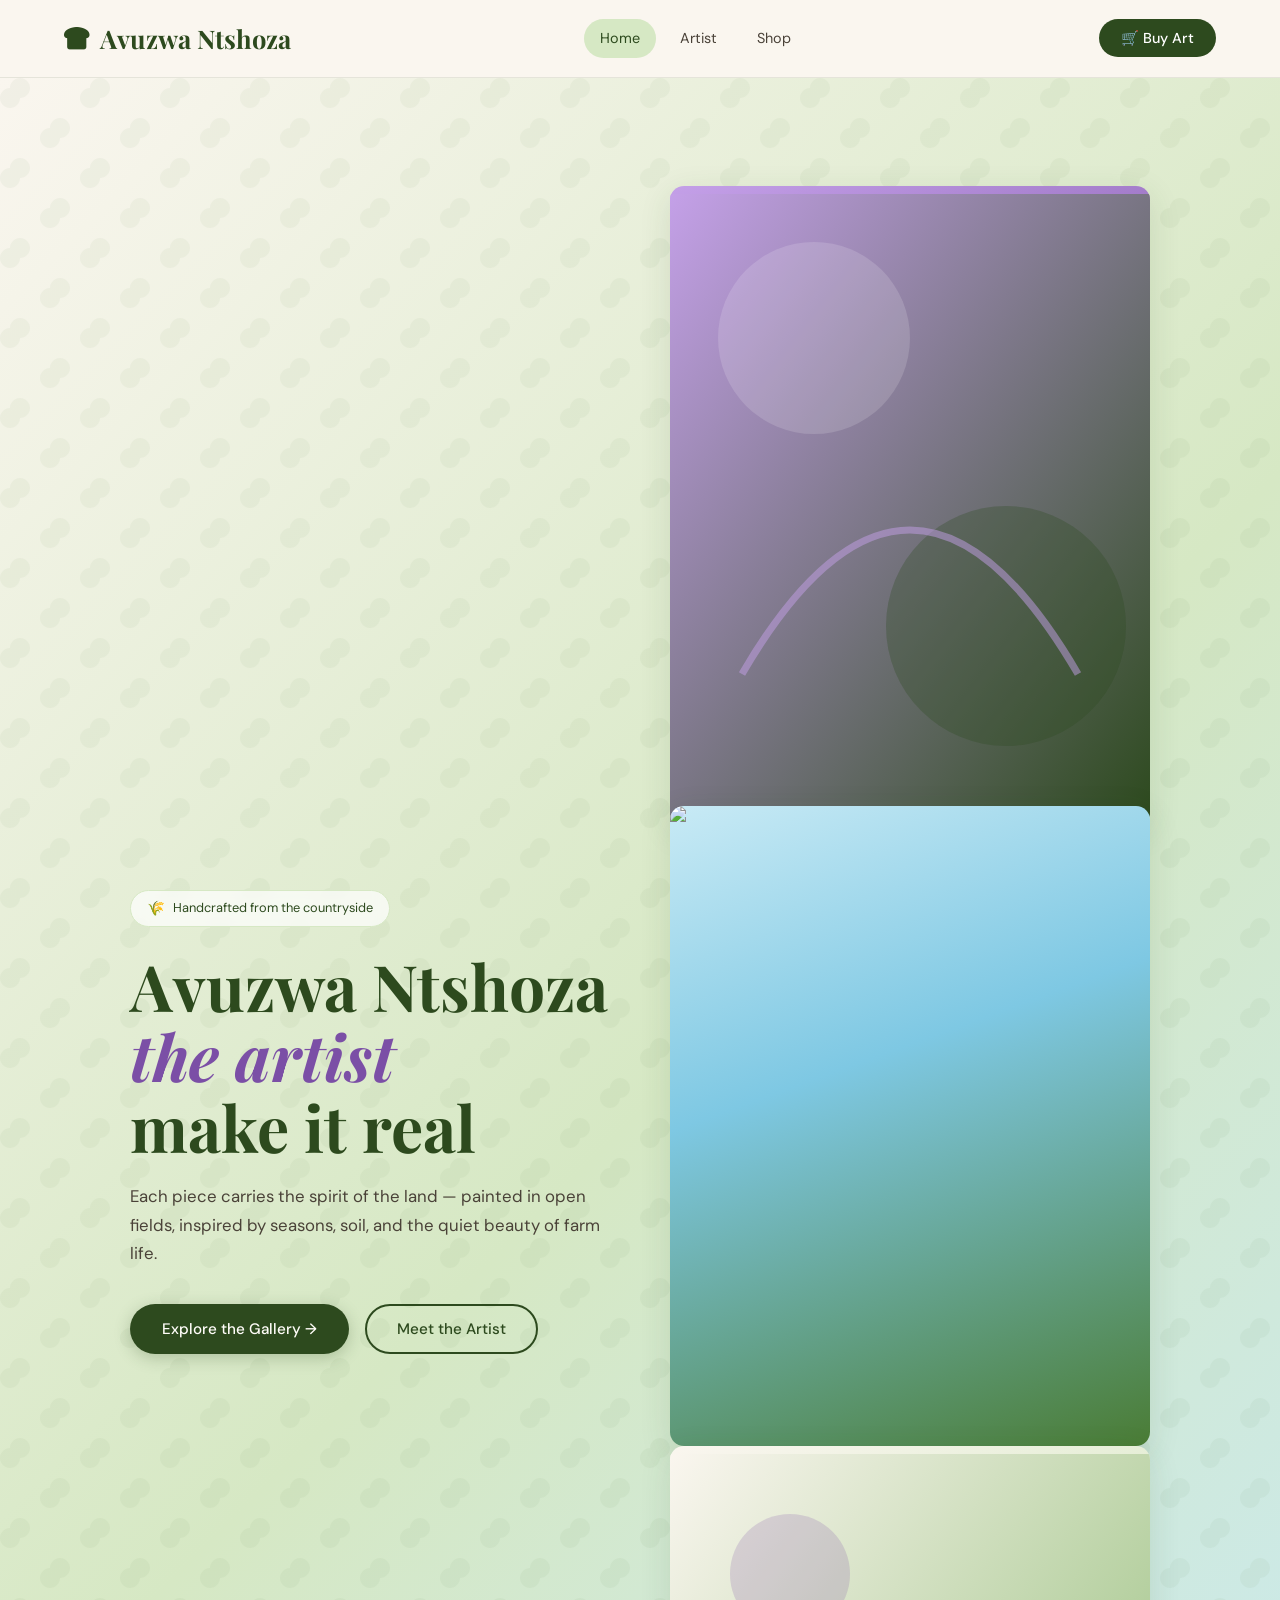
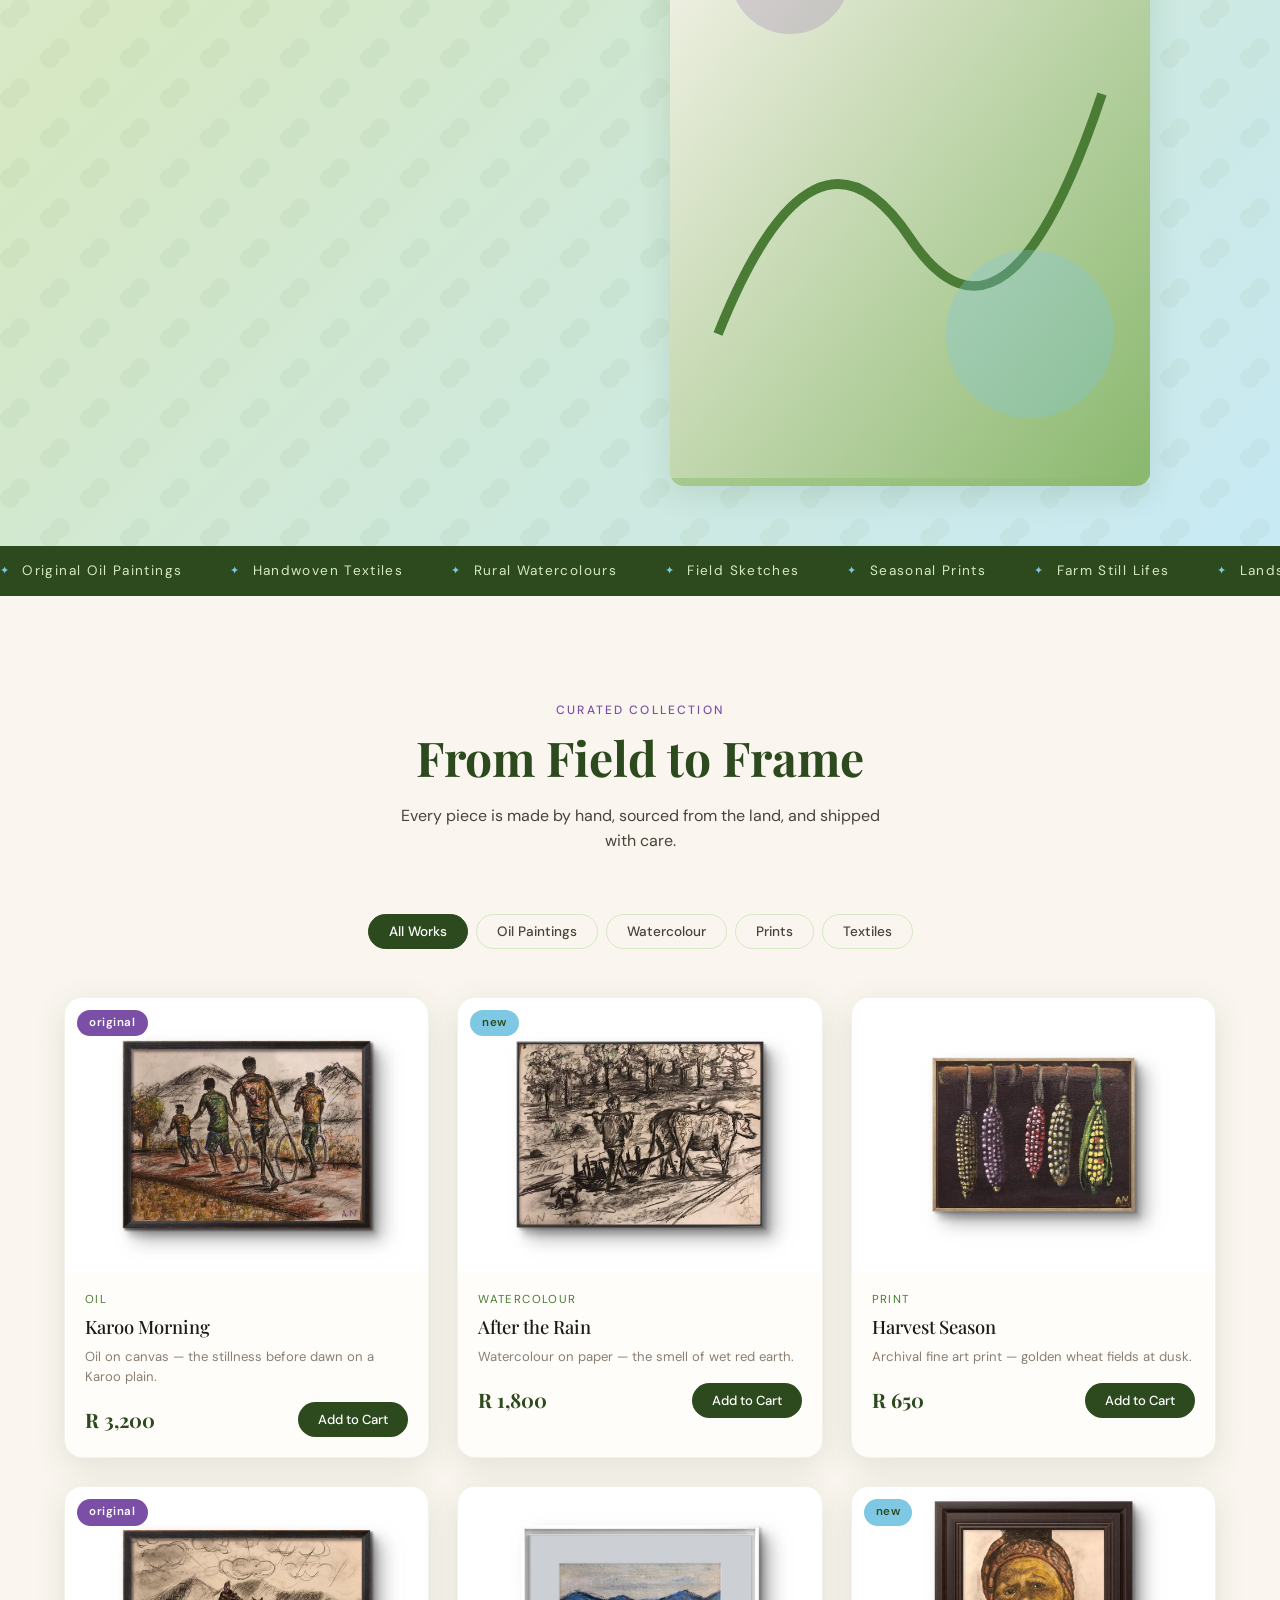
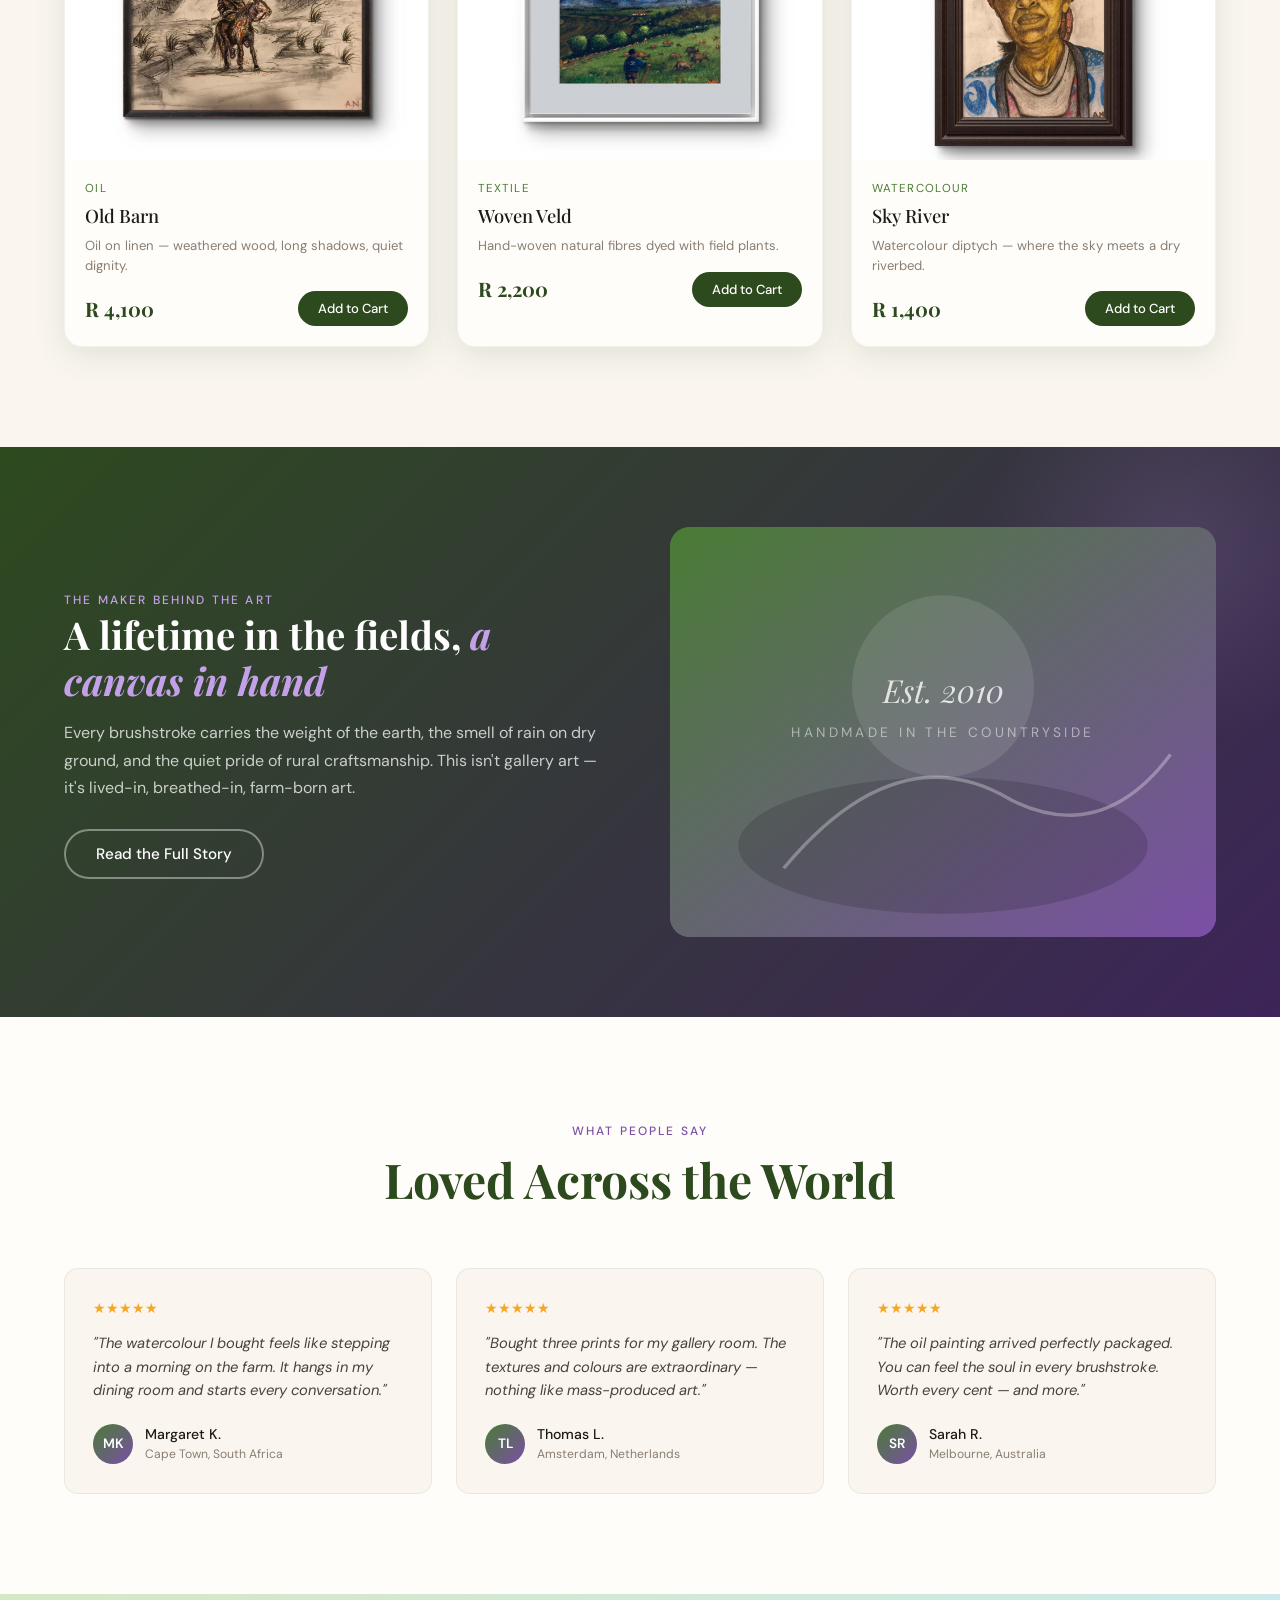
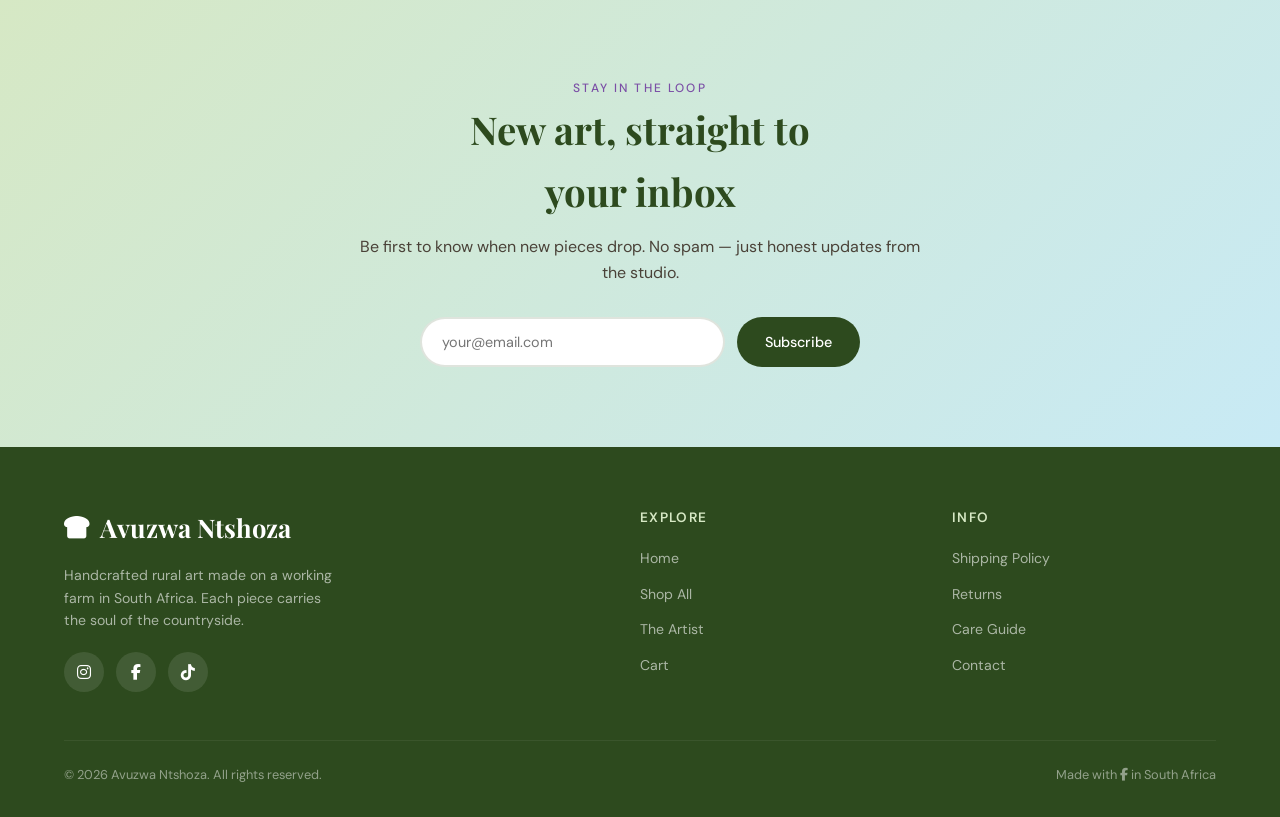
==== commit 7ed0945f: "Update hero section layout and visibility" ====
--- a/index.html
+++ b/index.html
@@ -170,7 +170,7 @@
       pointer-events: none;
     }
     .hero-content { position: relative; z-index: 1; }
-    .hero-inner { display: none; grid-template-columns: 1fr 1fr; gap: 60px; align-items: center; }
+    .hero-inner { display: grid; grid-template-columns: 1fr 1fr; gap: 60px; align-items: center; }
     .hero-eyebrow {
       display: inline-flex; align-items: center; gap: 8px;
       background: rgba(255,255,255,0.7); border: 1px solid var(--green-pale);
@@ -204,7 +204,7 @@
     .stat-label { font-size: 0.8rem; color: var(--text-light); }
 
     /* Hero art grid */
-    .hero-visual { position: relative; display: none; }
+    .hero-visual { position: relative; }
     .art-grid {
       display: none; grid-template-columns: 1fr 1fr; gap: 16px;
     }
@@ -811,7 +811,41 @@
           </div>
         </div>
         <div class="hero-visual">
-            
+          <div class="art-grid" style="display:none;">
+             <img src="images/images/IMG-20260510-WA0001.jpg" alt="" style="object-fit: auto;">
+            </div>
+            <div class="art-card-hero">
+              <div class="art-canvas ap-2" style="aspect-ratio:3/4;position:relative;">
+                <svg viewBox="0 0 200 260" style="position:absolute;inset:0;width:100%;height:100%;" xmlns="http://www.w3.org/2000/svg">
+                  <rect width="200" height="260" fill="url(#g2)"/>
+                  <defs><linearGradient id="g2" x1="0" y1="0" x2="1" y2="1"><stop offset="0%" stop-color="#c4a0e8"/><stop offset="100%" stop-color="#2d4a1e"/></linearGradient></defs>
+                  <circle cx="60" cy="60" r="40" fill="rgba(255,255,255,0.15)"/>
+                  <circle cx="140" cy="180" r="50" fill="rgba(45,74,30,0.3)"/>
+                  <path d="M30,200 Q100,80 170,200" stroke="rgba(196,160,232,0.5)" stroke-width="3" fill="none"/>
+                </svg>
+              </div>
+            </div>
+            <div class="art-card-hero">
+              <div class="art-canvas ap-3" style="aspect-ratio:3/4;position:relative;">
+                <svg viewBox="0 0 200 260" style="position:absolute;inset:0;width:100%;height:100%;" xmlns="http://www.w3.org/2000/svg">
+                  <img src="images/images/IMG-20260510-WA0001.jpg">
+                  <defs><linearGradient id="g3" x1="0" y1="0" x2="1" y2="1"><stop offset="0%" stop-color="#7ec8e3"/><stop offset="100%" stop-color="#4a7c35"/></linearGradient></defs>
+                  <rect x="40" y="80" width="120" height="100" rx="8" fill="rgba(255,255,255,0.15)"/>
+                  <path d="M60,220 L100,140 L140,220 Z" fill="rgba(255,255,255,0.2)"/>
+                </svg>
+              </div>
+            </div>
+            <div class="art-card-hero">
+              <div class="art-canvas ap-4" style="aspect-ratio:3/4;position:relative;">
+                <svg viewBox="0 0 200 260" style="position:absolute;inset:0;width:100%;height:100%;" xmlns="http://www.w3.org/2000/svg">
+                  <rect width="200" height="260" fill="url(#g4)"/>
+                  <defs><linearGradient id="g4" x1="0" y1="0" x2="1" y2="1"><stop offset="0%" stop-color="#faf6ef"/><stop offset="100%" stop-color="#8ab86e"/></linearGradient></defs>
+                  <path d="M20,200 Q60,100 100,160 Q140,220 180,100" stroke="#4a7c35" stroke-width="4" fill="none"/>
+                  <circle cx="50" cy="50" r="25" fill="rgba(126,79,166,0.2)"/>
+                  <circle cx="150" cy="200" r="35" fill="rgba(126,200,227,0.3)"/>
+                </svg>
+              </div>
+            </div>
           </div>
         </div>
       </div>
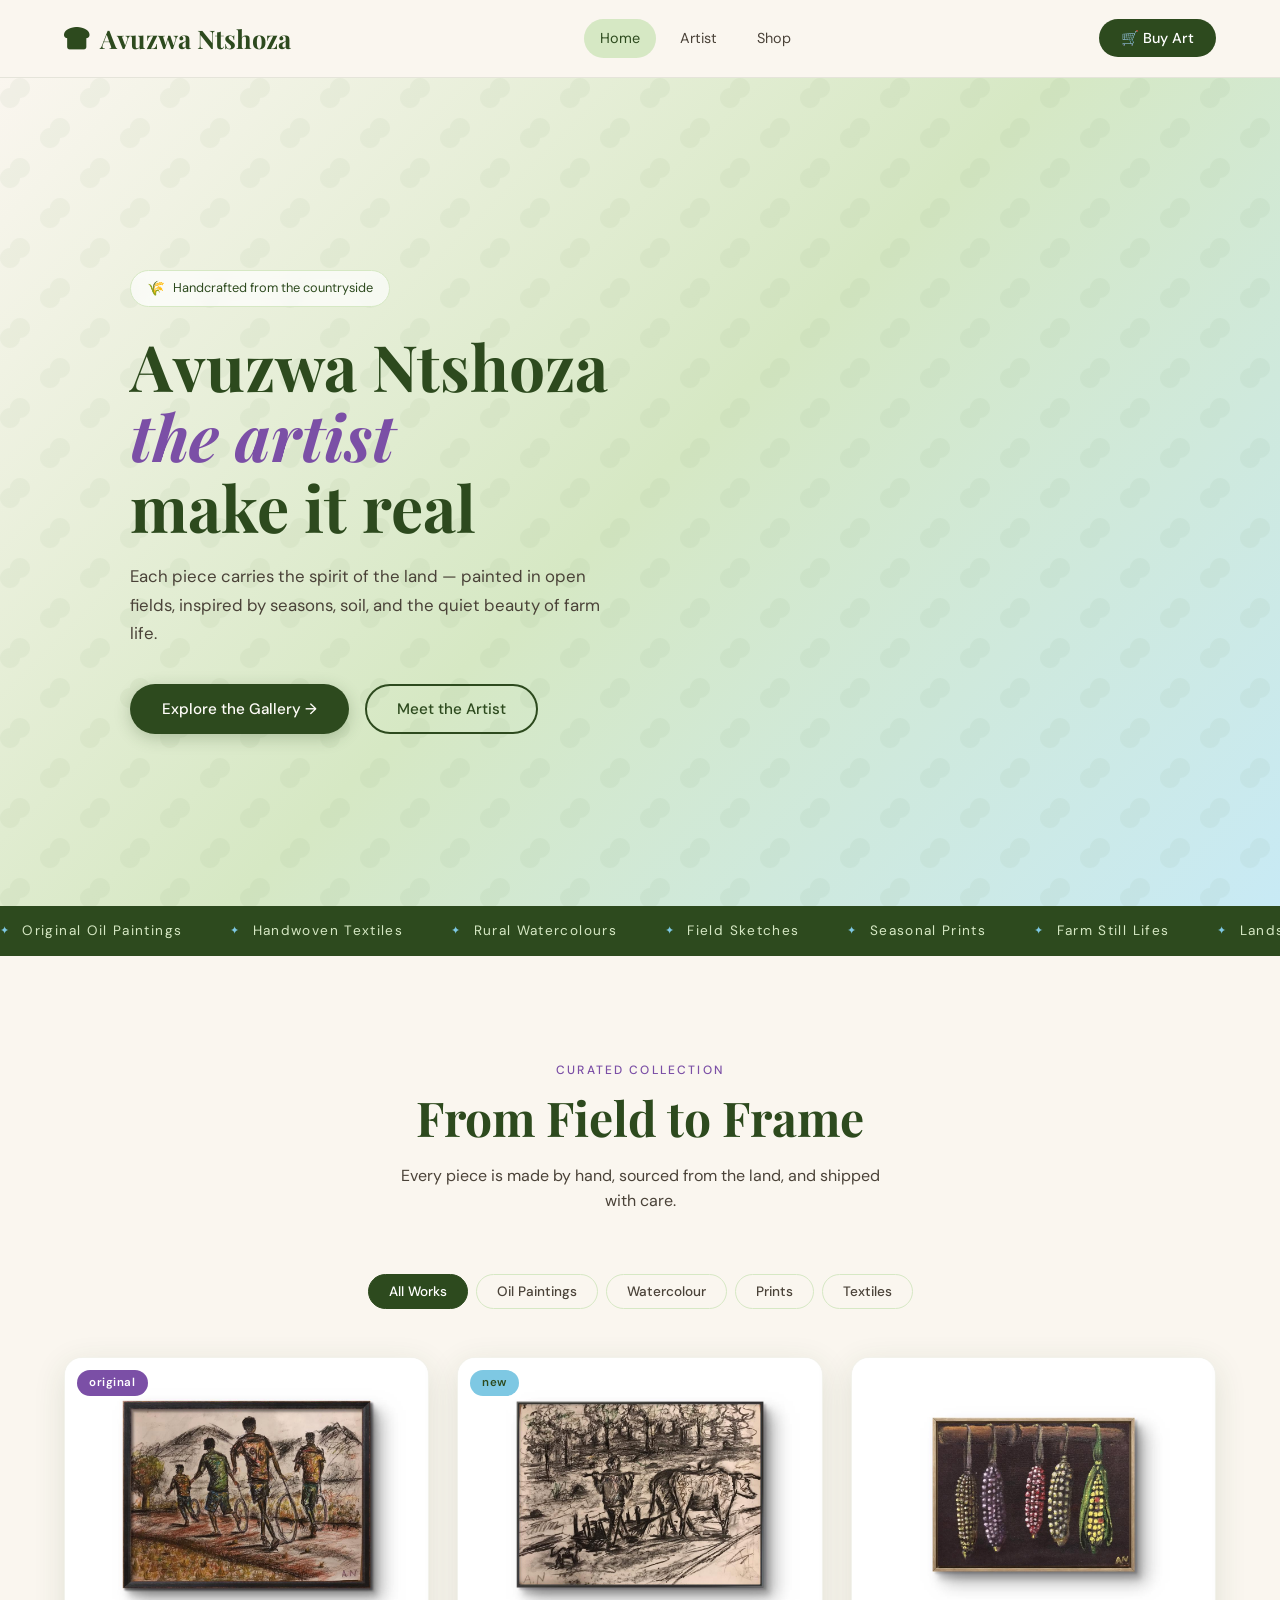
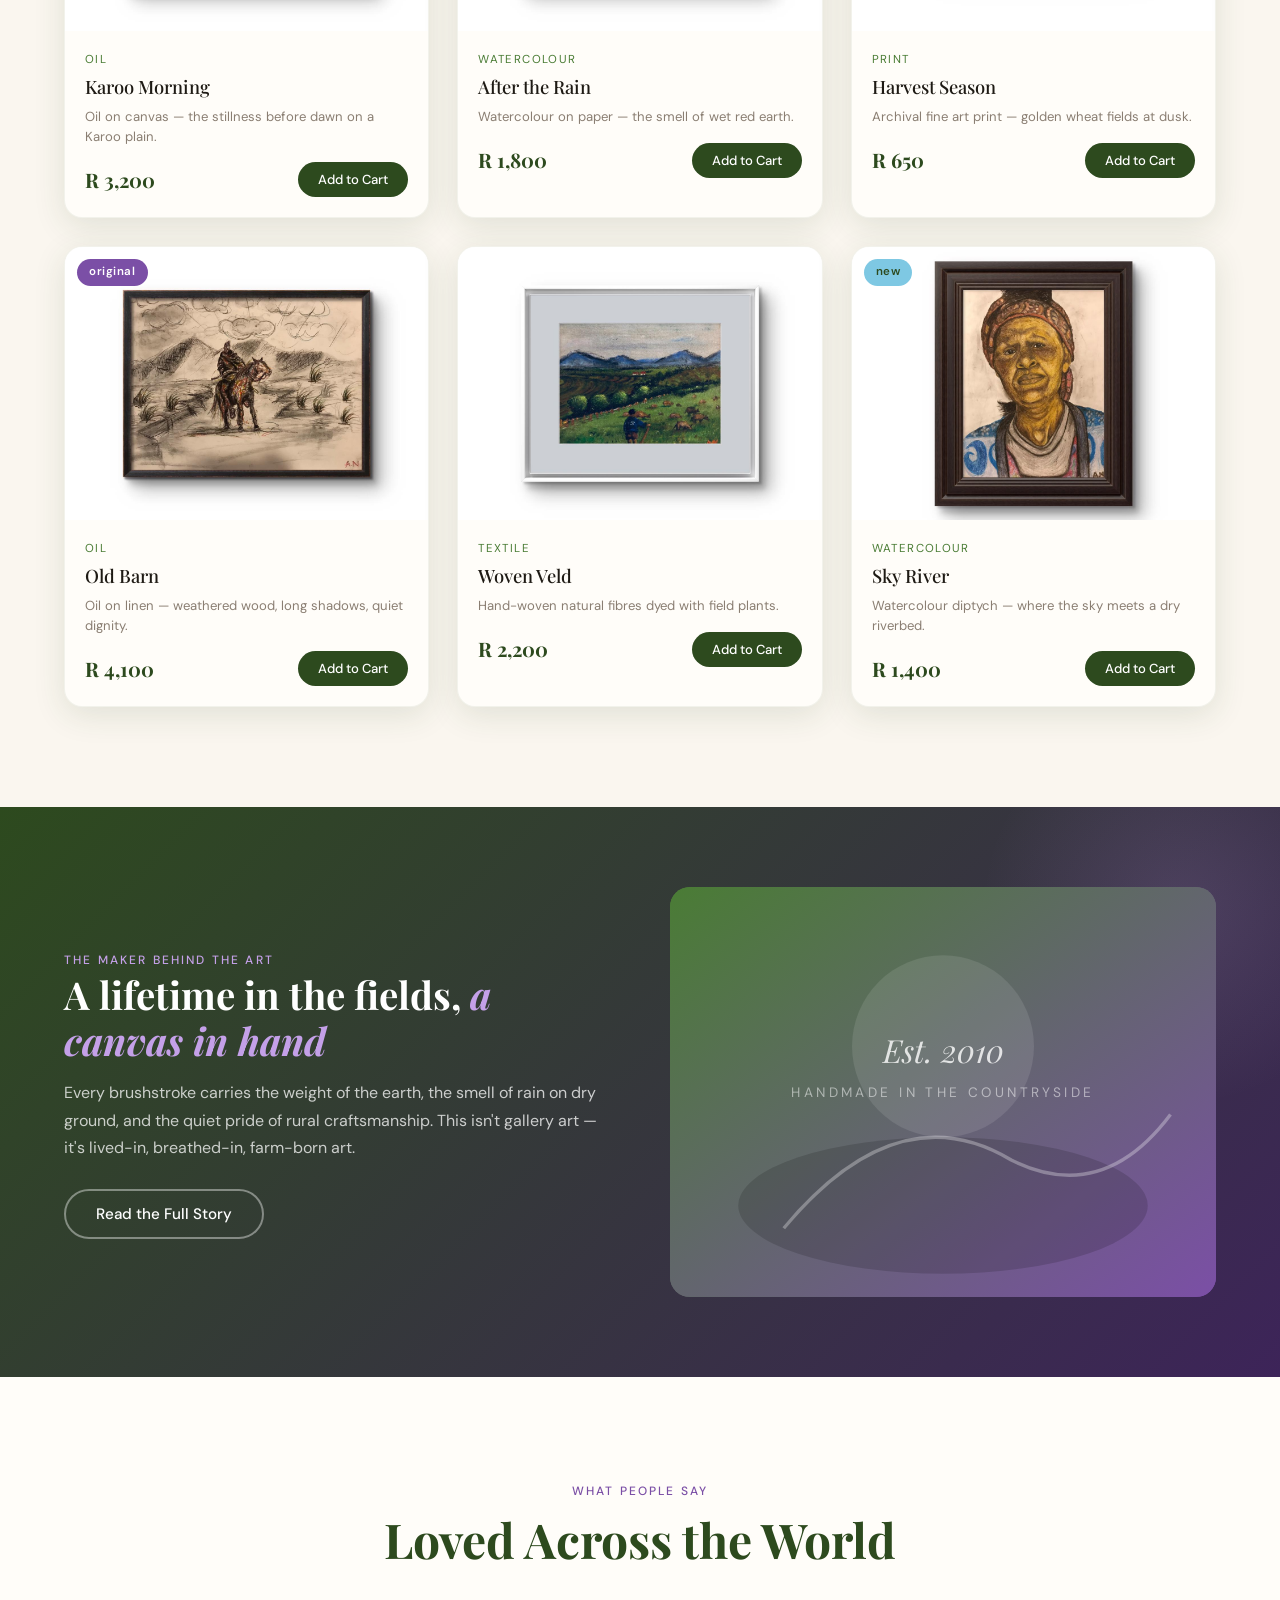
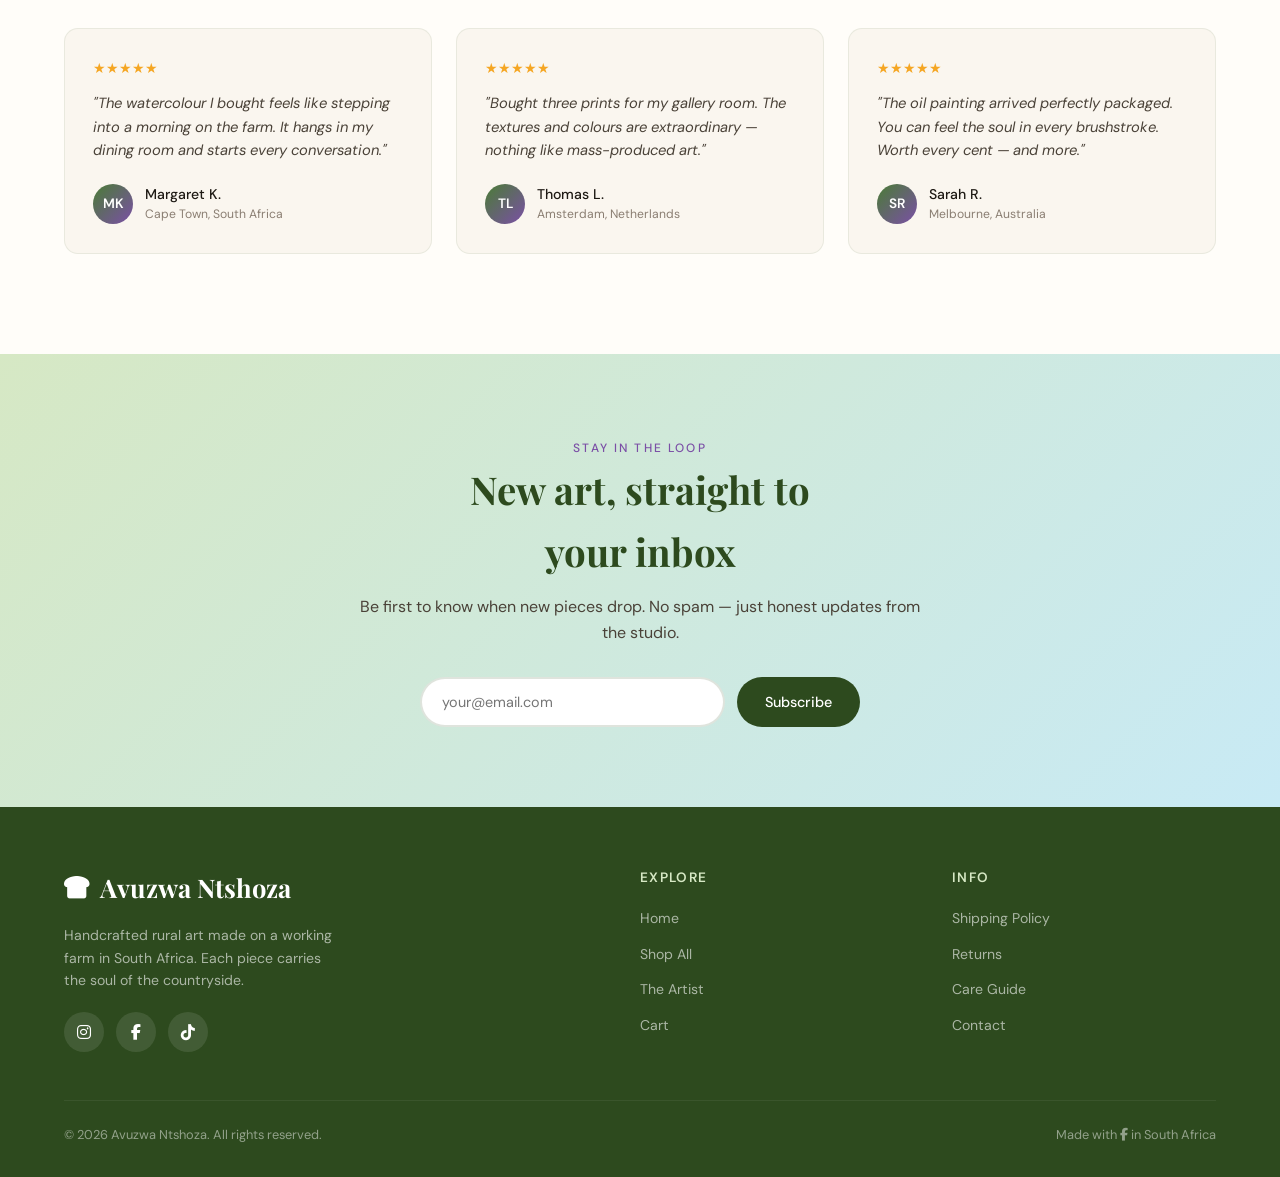
==== commit 497a385f: "Clean up hero section by removing images and SVGs Removed image elements and SVG graphics from the h" ====
--- a/index.html
+++ b/index.html
@@ -812,39 +812,16 @@
         </div>
         <div class="hero-visual">
           <div class="art-grid" style="display:none;">
-             <img src="images/images/IMG-20260510-WA0001.jpg" alt="" style="object-fit: auto;">
+             <img src="" alt="" style="object-fit: auto;">
             </div>
             <div class="art-card-hero">
-              <div class="art-canvas ap-2" style="aspect-ratio:3/4;position:relative;">
-                <svg viewBox="0 0 200 260" style="position:absolute;inset:0;width:100%;height:100%;" xmlns="http://www.w3.org/2000/svg">
-                  <rect width="200" height="260" fill="url(#g2)"/>
-                  <defs><linearGradient id="g2" x1="0" y1="0" x2="1" y2="1"><stop offset="0%" stop-color="#c4a0e8"/><stop offset="100%" stop-color="#2d4a1e"/></linearGradient></defs>
-                  <circle cx="60" cy="60" r="40" fill="rgba(255,255,255,0.15)"/>
-                  <circle cx="140" cy="180" r="50" fill="rgba(45,74,30,0.3)"/>
-                  <path d="M30,200 Q100,80 170,200" stroke="rgba(196,160,232,0.5)" stroke-width="3" fill="none"/>
-                </svg>
-              </div>
+              
             </div>
             <div class="art-card-hero">
-              <div class="art-canvas ap-3" style="aspect-ratio:3/4;position:relative;">
-                <svg viewBox="0 0 200 260" style="position:absolute;inset:0;width:100%;height:100%;" xmlns="http://www.w3.org/2000/svg">
-                  <img src="images/images/IMG-20260510-WA0001.jpg">
-                  <defs><linearGradient id="g3" x1="0" y1="0" x2="1" y2="1"><stop offset="0%" stop-color="#7ec8e3"/><stop offset="100%" stop-color="#4a7c35"/></linearGradient></defs>
-                  <rect x="40" y="80" width="120" height="100" rx="8" fill="rgba(255,255,255,0.15)"/>
-                  <path d="M60,220 L100,140 L140,220 Z" fill="rgba(255,255,255,0.2)"/>
-                </svg>
-              </div>
+              
             </div>
             <div class="art-card-hero">
-              <div class="art-canvas ap-4" style="aspect-ratio:3/4;position:relative;">
-                <svg viewBox="0 0 200 260" style="position:absolute;inset:0;width:100%;height:100%;" xmlns="http://www.w3.org/2000/svg">
-                  <rect width="200" height="260" fill="url(#g4)"/>
-                  <defs><linearGradient id="g4" x1="0" y1="0" x2="1" y2="1"><stop offset="0%" stop-color="#faf6ef"/><stop offset="100%" stop-color="#8ab86e"/></linearGradient></defs>
-                  <path d="M20,200 Q60,100 100,160 Q140,220 180,100" stroke="#4a7c35" stroke-width="4" fill="none"/>
-                  <circle cx="50" cy="50" r="25" fill="rgba(126,79,166,0.2)"/>
-                  <circle cx="150" cy="200" r="35" fill="rgba(126,200,227,0.3)"/>
-                </svg>
-              </div>
+        
             </div>
           </div>
         </div>
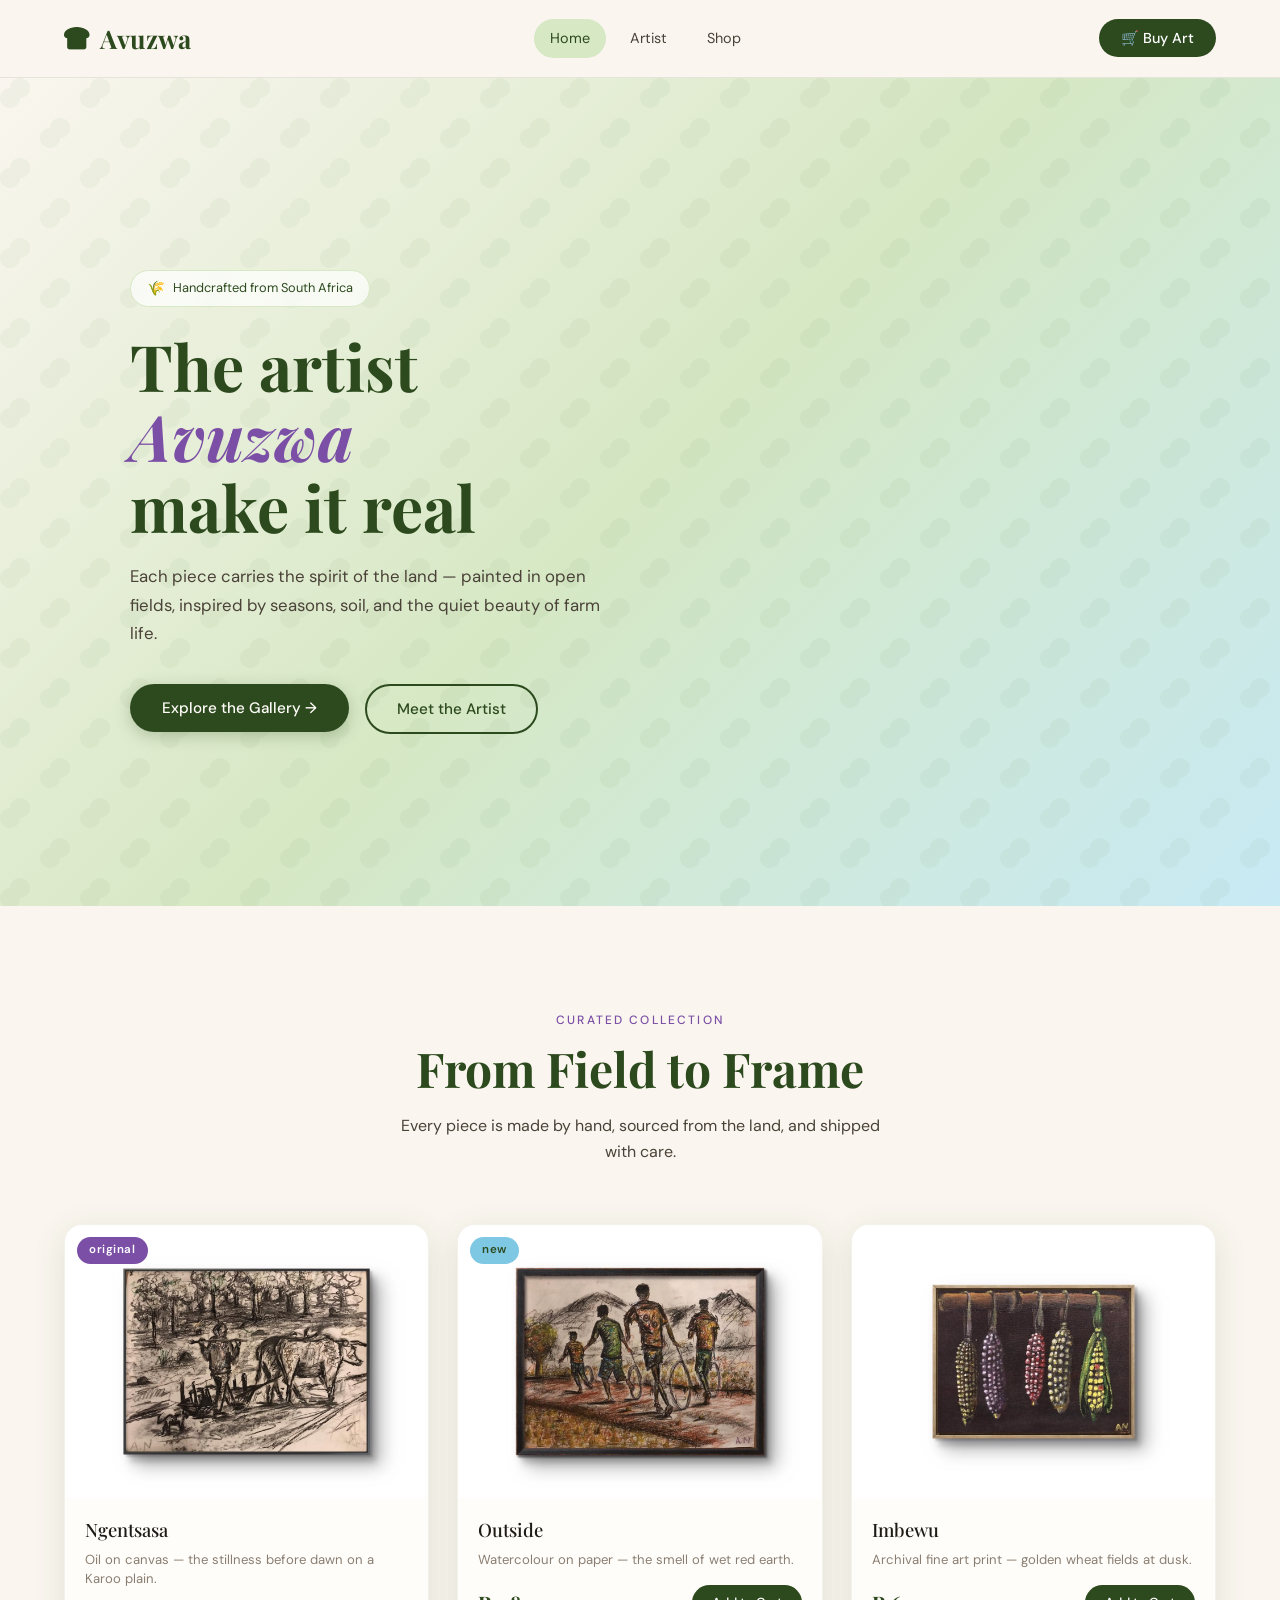
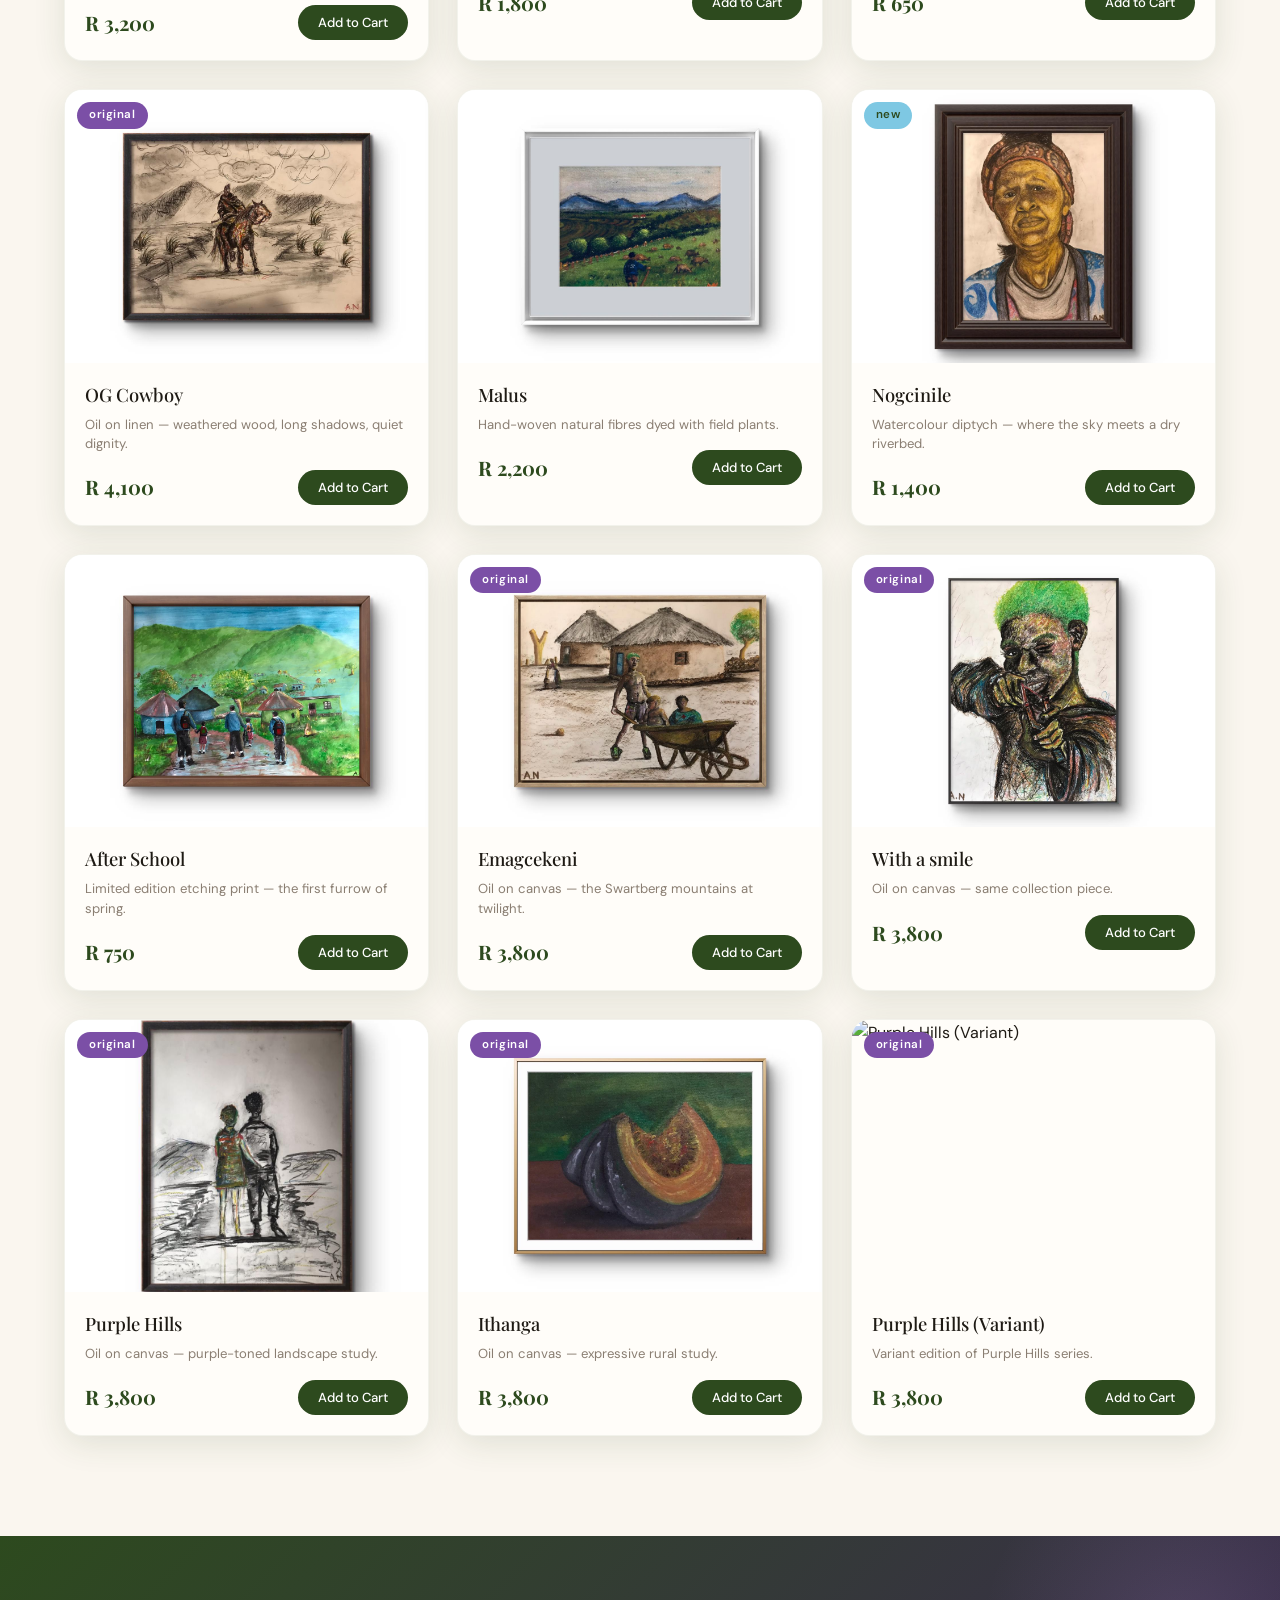
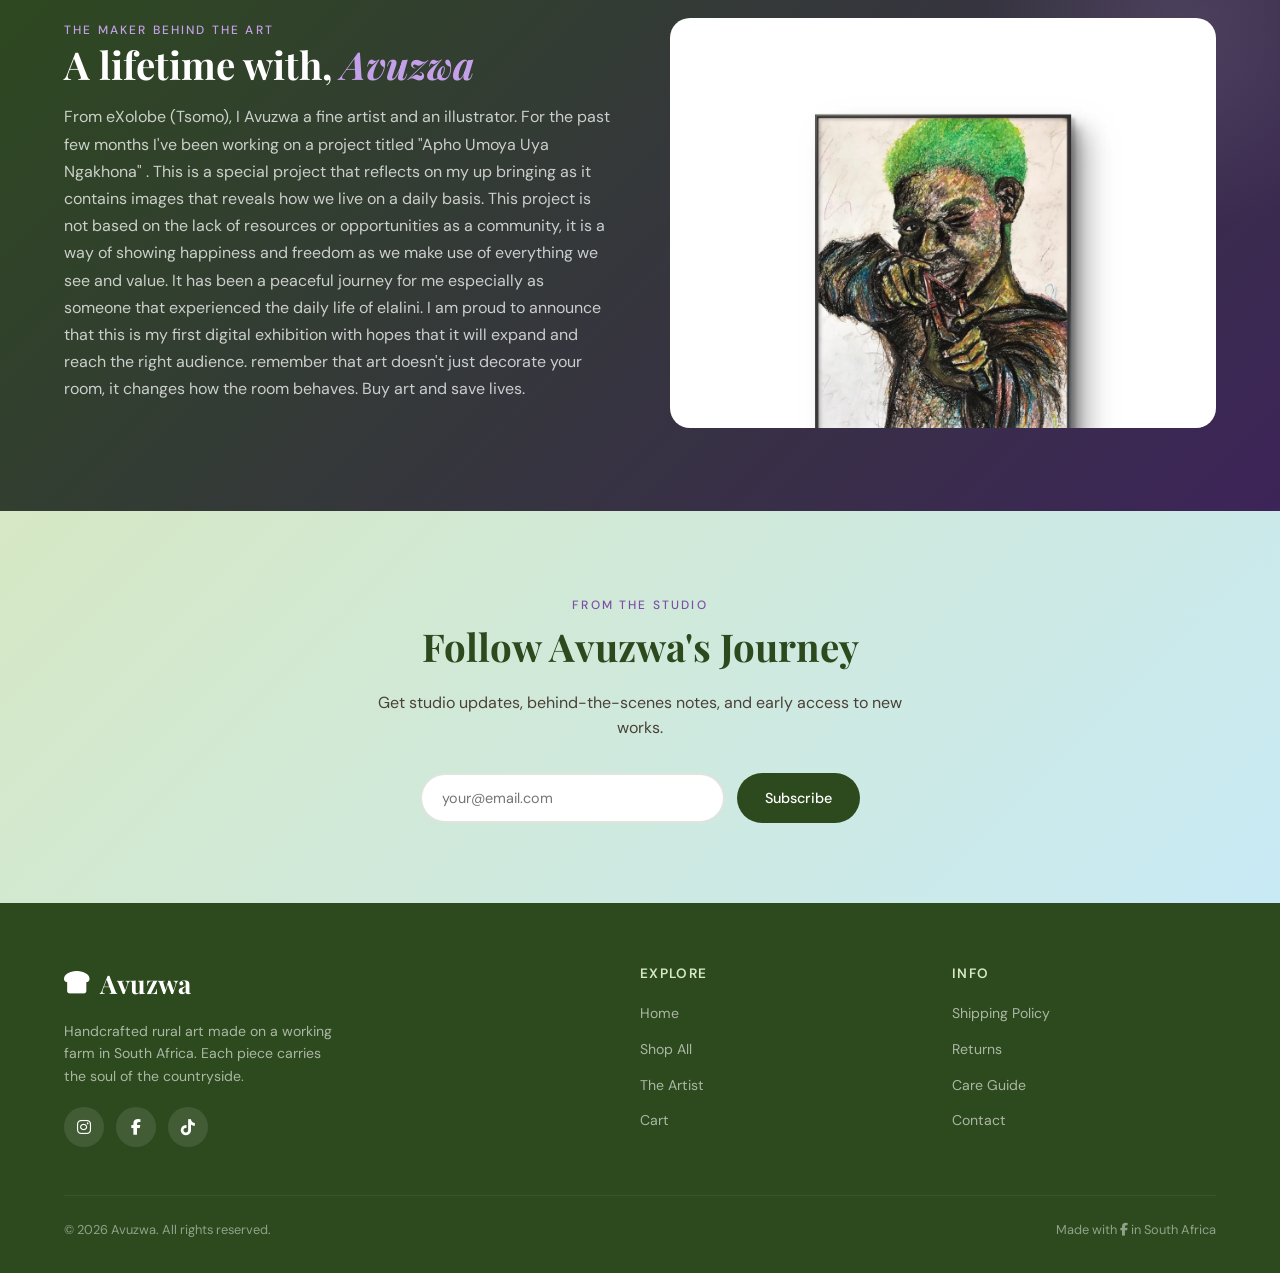
==== commit 3b2b1025: "Add files via upload" ====
--- a/index.html
+++ b/index.html
@@ -8,1077 +8,28 @@
   <link rel="preconnect" href="https://fonts.googleapis.com" />
   <link rel="stylesheet" href="https://cdnjs.cloudflare.com/ajax/libs/font-awesome/6.2.0/css/all.min.css">
   <link href="https://fonts.googleapis.com/css2?family=Playfair+Display:ital,wght@0,500;0,700;1,400&family=DM+Sans:wght@300;400;500&display=swap" rel="stylesheet" />
-  <style>
-    /* ─── CSS VARIABLES ─────────────────────────────── */
-    :root {
-      --site-name: "Farmer";
-      --green-dark:  #2d4a1e;
-      --green-mid:   #4a7c35;
-      --green-light: #8ab86e;
-      --green-pale:  #d6e8c4;
-      --purple-dark: #3d2459;
-      --purple-mid:  #7b4fa6;
-      --purple-light:#c4a0e8;
-      --sky:         #7ec8e3;
-      --sky-light:   #c8eaf5;
-      --cream:       #faf6ef;
-      --warm-white:  #fffdf9;
-      --text-dark:   #1e1a14;
-      --text-mid:    #4a4238;
-      --text-light:  #8a7e72;
-      --shadow-soft: 0 4px 24px rgba(45,74,30,0.10);
-      --shadow-card: 0 8px 32px rgba(45,74,30,0.12);
-      --radius:      14px;
-      --transition:  0.3s cubic-bezier(0.4,0,0.2,1);
-    }
-
-    /* ─── RESET & BASE ──────────────────────────────── */
-    *, *::before, *::after { box-sizing: border-box; margin: 0; padding: 0; }
-    html { scroll-behavior: smooth; font-size: 16px; }
-    body {
-      font-family: 'DM Sans', sans-serif;
-      background: var(--cream);
-      color: var(--text-dark);
-      line-height: 1.6;
-      overflow-x: hidden;
-    }
-    img { max-width: 100%; display: block; }
-    a { text-decoration: none; color: inherit; }
-    button { cursor: pointer; font-family: inherit; border: none; outline: none; }
-    ul { list-style: none; }
-
-    /* ─── UTILITY ───────────────────────────────────── */
-    .container { max-width: 1200px; margin: 0 auto; padding: 0 24px; }
-    .section-label {
-      font-size: 0.75rem; letter-spacing: 0.18em; text-transform: uppercase;
-      color: var(--purple-mid); font-weight: 500;
-    }
-    .section-title {
-      font-family: 'Playfair Display', serif;
-      font-size: clamp(2rem, 4vw, 3rem);
-      color: var(--green-dark); line-height: 1.2; margin-top: 8px;
-    }
-    .btn-primary {
-      display: inline-flex; align-items: center; gap: 8px;
-      background: var(--green-dark); color: var(--warm-white);
-      padding: 14px 32px; border-radius: 100px;
-      font-size: 0.95rem; font-weight: 500;
-      transition: var(--transition);
-      box-shadow: 0 4px 16px rgba(45,74,30,0.25);
-    }
-    .btn-primary:hover {
-      background: var(--green-mid); transform: translateY(-2px);
-      box-shadow: 0 8px 24px rgba(45,74,30,0.3);
-    }
-    .btn-outline {
-      display: inline-flex; align-items: center; gap: 8px;
-      background: transparent; color: var(--green-dark);
-      padding: 13px 30px; border-radius: 100px;
-      font-size: 0.95rem; font-weight: 500;
-      border: 2px solid var(--green-dark);
-      transition: var(--transition);
-    }
-    .btn-outline:hover {
-      background: var(--green-dark); color: var(--warm-white);
-      transform: translateY(-2px);
-    }
-
-    /* ─── PAGE MANAGEMENT ───────────────────────────── */
-    .page { display: none; }
-    .page.active { display: block; }
-
-    /* ─── HEADER ────────────────────────────────────── */
-    header {
-      position: sticky; top: 0; z-index: 100;
-      background: rgba(250,246,239,0.92);
-      backdrop-filter: blur(12px);
-      border-bottom: 1px solid rgba(45,74,30,0.1);
-      transition: box-shadow var(--transition);
-    }
-    header.scrolled { box-shadow: var(--shadow-soft); }
-    .header-inner {
-      display: flex; align-items: center; justify-content: space-between;
-      padding: 18px 24px; max-width: 1200px; margin: 0 auto;
-    }
-    .logo {
-      font-family: 'Playfair Display', serif;
-      font-size: 1.6rem; font-weight: 700;
-      color: var(--green-dark); cursor: pointer;
-      display: flex; align-items: center; gap: 10px;
-    }
-    .logo-leaf {
-      width: 32px; height: 32px;
-      background: linear-gradient(135deg, var(--green-mid), var(--green-dark));
-      border-radius: 50% 10% 50% 10%;
-      display: flex; align-items: center; justify-content: center;
-      color: white; font-size: 0.9rem;
-    }
-    nav { display: flex; gap: 8px; align-items: center; }
-    .nav-link {
-      padding: 8px 16px; border-radius: 100px;
-      font-size: 0.9rem; color: var(--text-mid);
-      transition: var(--transition); cursor: pointer;
-      font-weight: 400;
-    }
-    .nav-link:hover, .nav-link.active {
-      background: var(--green-pale); color: var(--green-dark);
-    }
-    .header-actions { display: flex; align-items: center; gap: 12px; }
-    .cart-btn {
-      position: relative;
-      background: var(--green-dark); color: white;
-      padding: 10px 22px; border-radius: 100px;
-      font-size: 0.9rem; font-weight: 500;
-      transition: var(--transition);
-      display: flex; align-items: center; gap: 8px;
-    }
-    .cart-btn:hover { background: var(--green-mid); transform: translateY(-1px); }
-    .cart-count {
-      background: var(--purple-mid); color: white;
-      width: 20px; height: 20px; border-radius: 50%;
-      font-size: 0.7rem; font-weight: 600;
-      display: flex; align-items: center; justify-content: center;
-    }
-    .cart-count.hidden { display: none; }
-    .hamburger {
-      display: none; flex-direction: column; gap: 5px;
-      background: none; border: none; cursor: pointer; padding: 4px;
-    }
-    .hamburger span {
-      width: 24px; height: 2px; background: var(--green-dark);
-      border-radius: 2px; transition: var(--transition);
-    }
-    .mobile-nav {
-      display: none; flex-direction: column;
-      padding: 16px 24px; border-top: 1px solid rgba(45,74,30,0.08);
-      background: var(--warm-white);
-    }
-    .mobile-nav.open { display: flex; }
-    .mobile-nav .nav-link { padding: 12px 8px; border-radius: 8px; }
-
-    /* ─── HERO ──────────────────────────────────────── */
-    .hero {
-      min-height: 92vh; display: flex; align-items: center;
-      background: linear-gradient(135deg, var(--cream) 0%, var(--green-pale) 50%, var(--sky-light) 100%);
-      position: relative; overflow: hidden;
-      padding: 80px 0 60px;
-    }
-    .hero::before {
-      content: '';
-      position: absolute; inset: 0;
-      background: url("data:image/svg+xml,%3Csvg width='80' height='80' viewBox='0 0 80 80' xmlns='http://www.w3.org/2000/svg'%3E%3Cg fill='none' fill-rule='evenodd'%3E%3Cg fill='%234a7c35' fill-opacity='0.05'%3E%3Cpath d='M50 50c0-5.523 4.477-10 10-10s10 4.477 10 10-4.477 10-10 10c0 5.523-4.477 10-10 10s-10-4.477-10-10 4.477-10 10-10zM10 10c0-5.523 4.477-10 10-10s10 4.477 10 10-4.477 10-10 10c0 5.523-4.477 10-10 10S0 25.523 0 20s4.477-10 10-10z'/%3E%3C/g%3E%3C/g%3E%3C/svg%3E");
-      pointer-events: none;
-    }
-    .hero-content { position: relative; z-index: 1; }
-    .hero-inner { display: grid; grid-template-columns: 1fr 1fr; gap: 60px; align-items: center; }
-    .hero-eyebrow {
-      display: inline-flex; align-items: center; gap: 8px;
-      background: rgba(255,255,255,0.7); border: 1px solid var(--green-pale);
-      padding: 6px 16px; border-radius: 100px;
-      font-size: 0.8rem; color: var(--green-dark); margin-bottom: 24px;
-      backdrop-filter: blur(8px);
-    }
-    .hero-eyebrow::before { content: '🌾'; font-size: 0.9rem; }
-    .hero h1 {
-      font-family: 'Playfair Display', serif;
-      font-size: clamp(2.8rem, 5vw, 4.2rem);
-      line-height: 1.1; color: var(--green-dark);
-      margin-bottom: 20px;
-    }
-    .hero h1 em {
-      font-style: italic; color: var(--purple-mid);
-    }
-    .hero-desc {
-      font-size: 1.05rem; color: var(--text-mid);
-      max-width: 480px; margin-bottom: 36px; line-height: 1.7;
-    }
-    .hero-actions { display: flex; gap: 16px; flex-wrap: wrap; }
-    .hero-stats {
-      display: flex; gap: 32px; margin-top: 48px;
-      padding-top: 32px; border-top: 1px solid rgba(45,74,30,0.12);
-    }
-    .stat-num {
-      font-family: 'Playfair Display', serif;
-      font-size: 1.8rem; color: var(--green-dark); font-weight: 700;
-    }
-    .stat-label { font-size: 0.8rem; color: var(--text-light); }
-
-    /* Hero art grid */
-    .hero-visual { position: relative; }
-    .art-grid {
-      display: none; grid-template-columns: 1fr 1fr; gap: 16px;
-    }
-    .art-card-hero {
-      border-radius: var(--radius); overflow: hidden;
-      box-shadow: var(--shadow-card); transition: var(--transition);
-      position: relative;
-    }
-    .art-card-hero:hover { transform: translateY(-4px) rotate(1deg); }
-    .art-card-hero:nth-child(2) { margin-top: 28px; }
-    .art-card-hero:nth-child(3) { margin-top: -20px; }
-    .art-canvas {
-      width: 100%; aspect-ratio: 3/4; object-fit: cover;
-      background: linear-gradient(135deg, #8ab86e 0%, #4a7c35 50%, #7b4fa6 100%);
-    }
-    .art-canvas-2 { background: linear-gradient(135deg, #c4a0e8 0%, #7b4fa6 40%, #2d4a1e 100%); }
-    .art-canvas-3 { background: linear-gradient(135deg, #7ec8e3 0%, #4a7c35 60%, #c4a0e8 100%); }
-    .art-canvas-4 { background: linear-gradient(135deg, #faf6ef 0%, #8ab86e 50%, #7ec8e3 100%); }
-    /* SVG art placeholders */
-    .art-svg { width: 100%; height: 100%; position: absolute; inset: 0; }
-
-    /* ─── MARQUEE STRIP ─────────────────────────────── */
-    .marquee-strip {
-      background: var(--green-dark); color: var(--green-pale);
-      padding: 14px 0; overflow: hidden;
-    }
-    .marquee-track {
-      display: flex; gap: 48px; width: max-content;
-      animation: marquee 24s linear infinite;
-    }
-    .marquee-item {
-      font-size: 0.85rem; letter-spacing: 0.1em; white-space: nowrap;
-      display: flex; align-items: center; gap: 12px;
-    }
-    .marquee-item::before { content: '✦'; color: var(--sky); font-size: 0.7rem; }
-    @keyframes marquee { from { transform: translateX(0); } to { transform: translateX(-50%); } }
-
-    /* ─── FEATURED PRODUCTS ─────────────────────────── */
-    .products-section { padding: 100px 0; }
-    .section-header { text-align: center; margin-bottom: 60px; }
-    .section-header .section-title { margin-bottom: 16px; }
-    .section-header p { color: var(--text-mid); max-width: 500px; margin: 0 auto; }
-
-    /* Filter tabs */
-    .filter-tabs {
-      display: flex; gap: 8px; justify-content: center;
-      flex-wrap: wrap; margin-bottom: 48px;
-    }
-    .filter-tab {
-      padding: 8px 20px; border-radius: 100px;
-      border: 1.5px solid var(--green-pale);
-      background: transparent; color: var(--text-mid);
-      font-size: 0.85rem; font-weight: 500;
-      transition: var(--transition); cursor: pointer;
-    }
-    .filter-tab:hover, .filter-tab.active {
-      background: var(--green-dark); color: white;
-      border-color: var(--green-dark);
-    }
-
-    /* Product grid */
-    .products-grid {
-      display: grid;
-      grid-template-columns: repeat(auto-fill, minmax(280px, 1fr));
-      gap: 28px;
-    }
-    .product-card {
-      background: var(--warm-white); border-radius: 18px;
-      overflow: hidden; box-shadow: var(--shadow-card);
-      transition: var(--transition); cursor: pointer;
-      border: 1px solid rgba(45,74,30,0.06);
-    }
-    .product-card:hover {
-      transform: translateY(-6px);
-      box-shadow: 0 16px 48px rgba(45,74,30,0.18);
-    }
-    .product-img-wrap {
-      position: relative; overflow: hidden; aspect-ratio: 4/3;
-    }
-    .product-img {
-      width: 100%; height: 100%; object-fit: cover;
-      transition: transform 0.5s ease;
-    }
-    .product-card:hover .product-img { transform: scale(1.05); }
-    .product-badge {
-      position: absolute; top: 12px; left: 12px;
-      background: var(--purple-mid); color: white;
-      font-size: 0.72rem; font-weight: 600; letter-spacing: 0.05em;
-      padding: 4px 12px; border-radius: 100px;
-    }
-    .product-badge.new { background: var(--sky); color: var(--green-dark); }
-    .product-body { padding: 20px; }
-    .product-category {
-      font-size: 0.72rem; letter-spacing: 0.12em; text-transform: uppercase;
-      color: var(--green-mid); margin-bottom: 6px;
-    }
-    .product-name {
-      font-family: 'Playfair Display', serif;
-      font-size: 1.15rem; font-weight: 500; color: var(--text-dark);
-      margin-bottom: 8px; line-height: 1.3;
-    }
-    .product-desc {
-      font-size: 0.82rem; color: var(--text-light);
-      margin-bottom: 16px; line-height: 1.5;
-    }
-    .product-footer {
-      display: flex; align-items: center; justify-content: space-between;
-    }
-    .product-price {
-      font-family: 'Playfair Display', serif;
-      font-size: 1.25rem; color: var(--green-dark); font-weight: 700;
-    }
-    .add-cart-btn {
-      background: var(--green-dark); color: white;
-      padding: 9px 20px; border-radius: 100px;
-      font-size: 0.82rem; font-weight: 500;
-      transition: var(--transition);
-    }
-    .add-cart-btn:hover { background: var(--purple-mid); transform: scale(1.05); }
-
-    /* Art canvas placeholders */
-    .art-placeholder {
-      width: 100%; height: 100%;
-      display: flex; align-items: center; justify-content: center;
-    }
-    .ap-1 { background: linear-gradient(160deg, #d6e8c4 0%, #8ab86e 40%, #4a7c35 100%); }
-    .ap-2 { background: linear-gradient(160deg, #c4a0e8 0%, #7b4fa6 50%, #2d4a1e 100%); }
-    .ap-3 { background: linear-gradient(160deg, #c8eaf5 0%, #7ec8e3 40%, #4a7c35 100%); }
-    .ap-4 { background: linear-gradient(160deg, #faf6ef 0%, #d6e8c4 40%, #8ab86e 100%); }
-    .ap-5 { background: linear-gradient(160deg, #e8d4f0 0%, #c4a0e8 40%, #7b4fa6 100%); }
-    .ap-6 { background: linear-gradient(160deg, #d6e8c4 0%, #7ec8e3 40%, #3d2459 100%); }
-
-    /* ─── ABOUT BANNER ──────────────────────────────── */
-    .about-banner {
-      background: linear-gradient(135deg, var(--green-dark) 0%, var(--purple-dark) 100%);
-      padding: 80px 0; position: relative; overflow: hidden;
-    }
-    .about-banner::before {
-      content: '';
-      position: absolute; right: -100px; top: -100px;
-      width: 400px; height: 400px;
-      background: radial-gradient(circle, rgba(196,160,232,0.15) 0%, transparent 70%);
-      border-radius: 50%;
-    }
-    .about-banner-inner {
-      display: grid; grid-template-columns: 1fr 1fr; gap: 60px; align-items: center;
-    }
-    .about-banner h2 {
-      font-family: 'Playfair Display', serif;
-      font-size: clamp(1.8rem, 3vw, 2.6rem);
-      color: white; line-height: 1.2; margin-bottom: 16px;
-    }
-    .about-banner h2 em { color: var(--purple-light); font-style: italic; }
-    .about-banner p { color: rgba(255,255,255,0.75); line-height: 1.7; margin-bottom: 28px; }
-    .about-banner .btn-outline {
-      color: white; border-color: rgba(255,255,255,0.4);
-    }
-    .about-banner .btn-outline:hover { background: white; color: var(--green-dark); }
-    .banner-img-wrap {
-      border-radius: 20px; overflow: hidden;
-      aspect-ratio: 4/3;
-      background: linear-gradient(135deg, var(--green-mid), var(--purple-mid));
-      position: relative;
-    }
-
-    /* ─── TESTIMONIALS ──────────────────────────────── */
-    .testimonials { padding: 100px 0; background: var(--warm-white); }
-    .testimonials-grid {
-      display: grid; grid-template-columns: repeat(auto-fill, minmax(300px, 1fr));
-      gap: 24px; margin-top: 48px;
-    }
-    .testimonial-card {
-      background: var(--cream); border-radius: var(--radius);
-      padding: 28px; border: 1px solid rgba(45,74,30,0.08);
-      transition: var(--transition);
-    }
-    .testimonial-card:hover {
-      transform: translateY(-4px); box-shadow: var(--shadow-card);
-    }
-    .stars { color: #f5a623; font-size: 0.9rem; margin-bottom: 12px; }
-    .testimonial-text {
-      font-size: 0.92rem; color: var(--text-mid); line-height: 1.6;
-      margin-bottom: 20px; font-style: italic;
-    }
-    .testimonial-author { display: flex; align-items: center; gap: 12px; }
-    .author-avatar {
-      width: 40px; height: 40px; border-radius: 50%;
-      background: linear-gradient(135deg, var(--green-mid), var(--purple-mid));
-      display: flex; align-items: center; justify-content: center;
-      color: white; font-size: 0.85rem; font-weight: 600;
-    }
-    .author-name { font-size: 0.88rem; font-weight: 500; color: var(--text-dark); }
-    .author-loc { font-size: 0.76rem; color: var(--text-light); }
-
-    /* ─── NEWSLETTER ────────────────────────────────── */
-    .newsletter-section {
-      padding: 80px 0;
-      background: linear-gradient(135deg, var(--green-pale) 0%, var(--sky-light) 100%);
-    }
-    .newsletter-box { text-align: center; max-width: 560px; margin: 0 auto; }
-    .newsletter-box h2 {
-      font-family: 'Playfair Display', serif;
-      font-size: clamp(1.8rem, 3vw, 2.4rem); color: var(--green-dark); margin-bottom: 12px;
-    }
-    .newsletter-box p { color: var(--text-mid); margin-bottom: 32px; }
-    .newsletter-form {
-      display: flex; gap: 12px; max-width: 440px; margin: 0 auto;
-    }
-    .newsletter-input {
-      flex: 1; padding: 14px 20px; border-radius: 100px;
-      border: 2px solid rgba(45,74,30,0.15);
-      background: white; font-size: 0.9rem; outline: none;
-      transition: var(--transition); font-family: inherit;
-    }
-    .newsletter-input:focus { border-color: var(--green-mid); }
-    .newsletter-submit {
-      background: var(--green-dark); color: white;
-      padding: 14px 28px; border-radius: 100px;
-      font-size: 0.9rem; font-weight: 500;
-      transition: var(--transition); white-space: nowrap;
-    }
-    .newsletter-submit:hover { background: var(--green-mid); transform: translateY(-1px); }
-
-    /* ─── FOOTER ────────────────────────────────────── */
-    footer {
-      background: var(--green-dark); color: rgba(255,255,255,0.8);
-      padding: 60px 0 32px;
-    }
-    .footer-inner {
-      display: grid; grid-template-columns: 2fr 1fr 1fr; gap: 48px;
-      margin-bottom: 48px;
-    }
-    .footer-brand .logo { color: white; margin-bottom: 16px; }
-    .footer-brand p { font-size: 0.88rem; line-height: 1.6; opacity: 0.75; max-width: 280px; }
-    .social-links { display: flex; gap: 12px; margin-top: 20px; }
-    .social-link {
-      width: 40px; height: 40px; border-radius: 50%;
-      background: rgba(255,255,255,0.1);
-      display: flex; align-items: center; justify-content: center;
-      font-size: 1rem; transition: var(--transition); color: white;
-    }
-    .social-link:hover { background: var(--purple-mid); transform: translateY(-2px); }
-    .footer-col h4 {
-      font-size: 0.85rem; font-weight: 600; letter-spacing: 0.1em;
-      text-transform: uppercase; color: var(--green-pale); margin-bottom: 16px;
-    }
-    .footer-col ul li { margin-bottom: 10px; }
-    .footer-col ul li a {
-      font-size: 0.88rem; opacity: 0.75;
-      transition: var(--transition);
-    }
-    .footer-col ul li a:hover { opacity: 1; color: var(--sky); }
-    .footer-bottom {
-      border-top: 1px solid rgba(255,255,255,0.1);
-      padding-top: 24px; display: flex;
-      justify-content: space-between; align-items: center;
-      font-size: 0.8rem; opacity: 0.6;
-    }
-
-    /* ─── ARTIST PAGE ───────────────────────────────── */
-    .artist-hero {
-      min-height: 60vh; display: flex; align-items: center;
-      background: linear-gradient(135deg, var(--purple-dark) 0%, var(--green-dark) 100%);
-      position: relative; padding: 80px 0;
-    }
-    .artist-hero-inner {
-      display: grid; grid-template-columns: 1fr 1fr; gap: 60px; align-items: center;
-    }
-    .artist-portrait {
-      width: 340px; height: 400px;
-      border-radius: 120px 30px 120px 30px;
-      background: linear-gradient(135deg, var(--green-mid), var(--purple-mid));
-      margin: 0 auto; position: relative; overflow: hidden;
-      box-shadow: 0 20px 60px rgba(0,0,0,0.3);
-    }
-    .artist-name-label { color: var(--purple-light); }
-    .artist-hero h1 {
-      font-family: 'Playfair Display', serif;
-      font-size: clamp(2.5rem, 4vw, 3.5rem); color: white;
-      line-height: 1.1; margin: 12px 0;
-    }
-    .artist-hero p { color: rgba(255,255,255,0.75); font-size: 1rem; line-height: 1.7; }
-    .artist-tags { display: flex; gap: 10px; flex-wrap: wrap; margin-top: 24px; }
-    .artist-tag {
-      padding: 6px 16px; border-radius: 100px;
-      background: rgba(255,255,255,0.12); color: rgba(255,255,255,0.9);
-      font-size: 0.8rem; border: 1px solid rgba(255,255,255,0.2);
-    }
-    .artist-story { padding: 100px 0; }
-    .story-grid { display: grid; grid-template-columns: 1fr 1fr; gap: 80px; align-items: start; }
-    .story-text p { color: var(--text-mid); line-height: 1.8; margin-bottom: 20px; font-size: 0.95rem; }
-    .story-text h3 {
-      font-family: 'Playfair Display', serif;
-      font-size: 1.5rem; color: var(--green-dark); margin: 28px 0 12px;
-    }
-    .story-visual { display: flex; flex-direction: column; gap: 16px; }
-    .story-img-big {
-      aspect-ratio: 4/3; border-radius: 16px;
-      background: linear-gradient(135deg, var(--green-pale), var(--purple-light));
-      overflow: hidden;
-    }
-    .story-img-sm {
-      display: grid; grid-template-columns: 1fr 1fr; gap: 16px;
-    }
-    .story-img-sm > div {
-      aspect-ratio: 1; border-radius: 12px;
-      overflow: hidden;
-    }
-    .process-section { padding: 80px 0; background: var(--warm-white); }
-    .process-steps { display: grid; grid-template-columns: repeat(4,1fr); gap: 32px; margin-top: 48px; }
-    .process-step { text-align: center; }
-    .step-num {
-      width: 56px; height: 56px; border-radius: 50%;
-      background: linear-gradient(135deg, var(--green-mid), var(--green-dark));
-      color: white; font-family: 'Playfair Display', serif;
-      font-size: 1.2rem; font-weight: 700;
-      display: flex; align-items: center; justify-content: center;
-      margin: 0 auto 16px;
-    }
-    .step-title {
-      font-family: 'Playfair Display', serif;
-      font-size: 1.05rem; color: var(--green-dark); margin-bottom: 8px;
-    }
-    .step-desc { font-size: 0.82rem; color: var(--text-light); line-height: 1.5; }
-
-    /* ─── CART PAGE ──────────────────────────────────── */
-    .cart-page { padding: 60px 0 100px; min-height: 70vh; }
-    .cart-page h1 {
-      font-family: 'Playfair Display', serif;
-      font-size: 2.2rem; color: var(--green-dark); margin-bottom: 8px;
-    }
-    .cart-page .sub { color: var(--text-light); margin-bottom: 40px; }
-    .cart-layout { display: grid; grid-template-columns: 1fr 360px; gap: 40px; align-items: start; }
-    .cart-items { display: flex; flex-direction: column; gap: 16px; }
-    .cart-item {
-      display: grid; grid-template-columns: 100px 1fr auto;
-      gap: 20px; align-items: center;
-      background: var(--warm-white); border-radius: var(--radius);
-      padding: 20px; border: 1px solid rgba(45,74,30,0.08);
-      transition: var(--transition);
-    }
-    .cart-item:hover { box-shadow: var(--shadow-soft); }
-    .cart-item-img {
-      width: 100px; height: 100px; border-radius: 10px; object-fit: cover;
-      overflow: hidden;
-    }
-    .cart-item-name {
-      font-family: 'Playfair Display', serif;
-      font-size: 1rem; color: var(--text-dark); margin-bottom: 4px;
-    }
-    .cart-item-meta { font-size: 0.8rem; color: var(--text-light); margin-bottom: 8px; }
-    .cart-item-price {
-      font-family: 'Playfair Display', serif;
-      font-size: 1.1rem; color: var(--green-dark); font-weight: 700;
-    }
-    .remove-btn {
-      background: none; color: var(--text-light);
-      font-size: 1.2rem; padding: 4px; transition: var(--transition);
-    }
-    .remove-btn:hover { color: #c0392b; transform: scale(1.2); }
-    .empty-cart {
-      text-align: center; padding: 80px 0;
-    }
-    .empty-cart-icon { font-size: 4rem; margin-bottom: 16px; }
-    .empty-cart h3 {
-      font-family: 'Playfair Display', serif;
-      font-size: 1.5rem; color: var(--green-dark); margin-bottom: 8px;
-    }
-    .empty-cart p { color: var(--text-light); margin-bottom: 24px; }
-
-    /* Order summary */
-    .order-summary {
-      background: var(--warm-white); border-radius: 20px;
-      padding: 28px; border: 1px solid rgba(45,74,30,0.1);
-      position: sticky; top: 100px;
-    }
-    .order-summary h3 {
-      font-family: 'Playfair Display', serif;
-      font-size: 1.2rem; color: var(--green-dark); margin-bottom: 20px;
-    }
-    .summary-row {
-      display: flex; justify-content: space-between;
-      font-size: 0.88rem; color: var(--text-mid);
-      padding: 8px 0; border-bottom: 1px solid rgba(45,74,30,0.06);
-    }
-    .summary-row.total {
-      font-weight: 700; font-size: 1rem; color: var(--text-dark);
-      border: none; padding-top: 16px;
-    }
-    .checkout-btn {
-      width: 100%; padding: 16px; margin-top: 20px;
-      background: var(--green-dark); color: white;
-      border-radius: 12px; font-size: 1rem; font-weight: 600;
-      transition: var(--transition); text-align: center;
-    }
-    .checkout-btn:hover { background: var(--green-mid); transform: translateY(-2px); }
-    .payment-icons {
-      display: flex; justify-content: center; gap: 8px; margin-top: 16px;
-      flex-wrap: wrap;
-    }
-    .payment-icon {
-      background: var(--cream); border: 1px solid rgba(45,74,30,0.12);
-      border-radius: 6px; padding: 4px 10px; font-size: 0.75rem;
-      color: var(--text-mid); font-weight: 500;
-    }
-    .promo-row { margin-top: 16px; display: flex; gap: 8px; }
-    .promo-input {
-      flex: 1; padding: 10px 14px; border-radius: 8px;
-      border: 1.5px solid rgba(45,74,30,0.15);
-      font-size: 0.85rem; font-family: inherit; outline: none;
-      transition: var(--transition);
-    }
-    .promo-input:focus { border-color: var(--green-mid); }
-    .promo-btn {
-      background: var(--green-pale); color: var(--green-dark);
-      padding: 10px 16px; border-radius: 8px;
-      font-size: 0.82rem; font-weight: 600; transition: var(--transition);
-    }
-    .promo-btn:hover { background: var(--green-light); }
-
-    /* ─── CHECKOUT MODAL ────────────────────────────── */
-    .modal-overlay {
-      position: fixed; inset: 0;
-      background: rgba(30,26,20,0.6); backdrop-filter: blur(4px);
-      z-index: 1000; display: none; align-items: center; justify-content: center;
-      padding: 24px;
-    }
-    .modal-overlay.open { display: flex; }
-    .modal {
-      background: var(--warm-white); border-radius: 24px;
-      width: 100%; max-width: 560px; max-height: 90vh;
-      overflow-y: auto; padding: 40px;
-      box-shadow: 0 24px 80px rgba(0,0,0,0.25);
-      animation: modalIn 0.3s ease;
-    }
-    @keyframes modalIn { from { opacity: 0; transform: translateY(20px); } to { opacity: 1; transform: translateY(0); } }
-    .modal-header {
-      display: flex; justify-content: space-between; align-items: center;
-      margin-bottom: 32px;
-    }
-    .modal-title {
-      font-family: 'Playfair Display', serif;
-      font-size: 1.5rem; color: var(--green-dark);
-    }
-    .modal-close {
-      width: 36px; height: 36px; border-radius: 50%;
-      background: var(--cream); color: var(--text-mid);
-      font-size: 1.2rem; display: flex; align-items: center; justify-content: center;
-      transition: var(--transition);
-    }
-    .modal-close:hover { background: var(--green-pale); color: var(--green-dark); }
-    .checkout-steps {
-      display: flex; gap: 0; margin-bottom: 32px;
-    }
-    .checkout-step {
-      flex: 1; text-align: center; padding: 10px;
-      font-size: 0.78rem; color: var(--text-light);
-      position: relative;
-    }
-    .checkout-step.active { color: var(--green-dark); font-weight: 600; }
-    .checkout-step::after {
-      content: '';
-      position: absolute; bottom: 0; left: 0; right: 0;
-      height: 2px; background: var(--green-pale);
-    }
-    .checkout-step.active::after { background: var(--green-dark); }
-    .form-group { margin-bottom: 20px; }
-    .form-group label {
-      display: block; font-size: 0.82rem; font-weight: 500;
-      color: var(--text-mid); margin-bottom: 6px;
-    }
-    .form-control {
-      width: 100%; padding: 12px 16px; border-radius: 10px;
-      border: 1.5px solid rgba(45,74,30,0.15);
-      font-size: 0.9rem; font-family: inherit; outline: none;
-      background: white; transition: var(--transition);
-    }
-    .form-control:focus { border-color: var(--green-mid); }
-    .form-row { display: grid; grid-template-columns: 1fr 1fr; gap: 16px; }
-    .payment-methods { display: flex; gap: 12px; margin: 8px 0; flex-wrap: wrap; }
-    .pay-method {
-      padding: 10px 20px; border-radius: 10px;
-      border: 2px solid var(--green-pale); background: white;
-      font-size: 0.85rem; color: var(--text-mid);
-      transition: var(--transition); cursor: pointer;
-      display: flex; align-items: center; gap: 8px;
-    }
-    .pay-method.selected {
-      border-color: var(--green-dark); color: var(--green-dark);
-      background: var(--green-pale);
-    }
-    .modal-footer { margin-top: 24px; display: flex; gap: 12px; }
-    .modal-btn-back {
-      flex: 1; padding: 14px; border-radius: 10px;
-      border: 1.5px solid var(--green-pale); background: white;
-      color: var(--text-mid); font-size: 0.9rem; font-weight: 500;
-      transition: var(--transition);
-    }
-    .modal-btn-back:hover { background: var(--green-pale); }
-    .modal-btn-next {
-      flex: 2; padding: 14px; border-radius: 10px;
-      background: var(--green-dark); color: white;
-      font-size: 0.9rem; font-weight: 600;
-      transition: var(--transition);
-    }
-    .modal-btn-next:hover { background: var(--green-mid); }
-    .success-screen { text-align: center; padding: 20px 0; }
-    .success-icon {
-      font-size: 3.5rem; margin-bottom: 16px;
-      animation: bounce 0.5s ease;
-    }
-    @keyframes bounce {
-      0% { transform: scale(0); }
-      70% { transform: scale(1.2); }
-      100% { transform: scale(1); }
-    }
-    .success-screen h2 {
-      font-family: 'Playfair Display', serif;
-      font-size: 1.8rem; color: var(--green-dark); margin-bottom: 12px;
-    }
-    .success-screen p { color: var(--text-mid); margin-bottom: 24px; }
-
-    /* ─── TOAST ──────────────────────────────────────── */
-    .toast {
-      position: fixed; bottom: 24px; right: 24px;
-      background: var(--green-dark); color: white;
-      padding: 14px 24px; border-radius: 12px;
-      font-size: 0.9rem; font-weight: 500;
-      box-shadow: 0 8px 32px rgba(0,0,0,0.2);
-      z-index: 9999; transform: translateY(80px); opacity: 0;
-      transition: all 0.35s cubic-bezier(0.4,0,0.2,1);
-      display: flex; align-items: center; gap: 10px;
-    }
-    .toast.show { transform: translateY(0); opacity: 1; }
-
-    /* ─── RESPONSIVE ────────────────────────────────── */
-    @media (max-width: 900px) {
-      .hero-inner, .about-banner-inner, .artist-hero-inner, .story-grid { grid-template-columns: 1fr; }
-      .hero-visual { display: none; }
-      .footer-inner { grid-template-columns: 1fr 1fr; }
-      .process-steps { grid-template-columns: 1fr 1fr; }
-      .cart-layout { grid-template-columns: 1fr; }
-      .order-summary { position: static; }
-    }
-    @media (max-width: 640px) {
-      nav { display: none; }
-      .hamburger { display: flex; }
-      .hero { min-height: 80vh; padding: 60px 0 40px; }
-      .hero-stats { flex-wrap: wrap; gap: 20px; }
-      .footer-inner { grid-template-columns: 1fr; gap: 32px; }
-      .newsletter-form { flex-direction: column; }
-      .form-row { grid-template-columns: 1fr; }
-      .process-steps { grid-template-columns: 1fr 1fr; gap: 20px; }
-      .products-grid { grid-template-columns: repeat(auto-fill, minmax(240px, 1fr)); }
-    }
-  </style>
+  <link rel="stylesheet" href="style.css">
+  <script defer src="mainSpecial.js"></script><script src="app.js" defer></script>
 </head>
 <body>
 
 <!-- ═══ HEADER ═══════════════════════════════════════════════════════ -->
-<header id="mainHeader">
-  <div class="header-inner">
-    <div class="logo" onclick="showPage('home')">
-      <i class="fa-solid fa-bread-slice"></i>
-      <span id="siteName">Avuzwa Ntshoza</span>
-    </div>
-    <nav>
-      <span class="nav-link active" onclick="showPage('home')">Home</span>
-      <a href="index.html#about-artist"><p class="nav-link"">Artist</p></a>
-      <span class="nav-link" onclick="showPage('shop')">Shop</span>
-    </nav>
-    <div class="header-actions">
-      <button class="cart-btn" onclick="showPage('cart')">
-        <span>🛒 Buy Art</span>
-        <span class="cart-count hidden" id="cartCount">0</span>
-      </button>
-      <button class="hamburger" id="hamburger" onclick="toggleMobileNav()">
-        <span></span><span></span><span></span>
-      </button>
-    </div>
-  </div>
-  <div class="mobile-nav" id="mobileNav">
-    <span class="nav-link" onclick="showPage('home'); closeMobileNav()">Home</span>
-    <a href="index.html#about-artist"><p class="nav-link" onclick="closeMobileNav()">Artist</p></a>
-    <span class="nav-link" onclick="showPage('shop'); closeMobileNav()">Shop</span>
-    <span class="nav-link" onclick="showPage('cart'); closeMobileNav()">Cart</span>
-  </div>
-</header>
+<special-header></special-header>
 
 <!-- ═══ HOME PAGE ════════════════════════════════════════════════════ -->
 <div id="home" class="page active">
 
   <!-- HERO -->
-  <section class="hero">
-    <div class="container hero-content">
-      <div class="hero-inner">
-        <div>
-          <div class="hero-eyebrow">Handcrafted from the countryside</div>
-          <h1>Avuzwa Ntshoza<br><em>the artist</em><br>make it real</h1>
-          <p class="hero-desc">Each piece carries the spirit of the land — painted in open fields, inspired by seasons, soil, and the quiet beauty of farm life.</p>
-          <div class="hero-actions">
-            <button class="btn-primary" onclick="showPage('shop')">Explore the Gallery →</button>
-            <a href="index.html#artist"><button class="btn-outline"">Meet the Artist</button></a>
-          </div>
-        </div>
-        <div class="hero-visual">
-          <div class="art-grid" style="display:none;">
-             <img src="" alt="" style="object-fit: auto;">
-            </div>
-            <div class="art-card-hero">
-              
-            </div>
-            <div class="art-card-hero">
-              
-            </div>
-            <div class="art-card-hero">
-        
-            </div>
-          </div>
-        </div>
-      </div>
-    </div>
-  </section>
-
-  <!-- MARQUEE -->
-  <div class="marquee-strip">
-    <div class="marquee-track" id="marqueeTrack">
-      <div class="marquee-item">Original Oil Paintings</div>
-      <div class="marquee-item">Handwoven Textiles</div>
-      <div class="marquee-item">Rural Watercolours</div>
-      <div class="marquee-item">Field Sketches</div>
-      <div class="marquee-item">Seasonal Prints</div>
-      <div class="marquee-item">Farm Still Lifes</div>
-      <div class="marquee-item">Landscape Pastels</div>
-      <div class="marquee-item">Harvest Ceramics</div>
-      <!-- Duplicate for loop -->
-      <div class="marquee-item">Original Oil Paintings</div>
-      <div class="marquee-item">Handwoven Textiles</div>
-      <div class="marquee-item">Rural Watercolours</div>
-      <div class="marquee-item">Field Sketches</div>
-      <div class="marquee-item">Seasonal Prints</div>
-      <div class="marquee-item">Farm Still Lifes</div>
-      <div class="marquee-item">Landscape Pastels</div>
-      <div class="marquee-item">Harvest Ceramics</div>
-    </div>
-  </div>
+<special-hero></special-hero>
 
   <!-- FEATURED PRODUCTS -->
-  <section class="products-section">
-    <div class="container">
-      <div class="section-header">
-        <span class="section-label">Curated collection</span>
-        <h2 class="section-title">From Field to Frame</h2>
-        <p>Every piece is made by hand, sourced from the land, and shipped with care.</p>
-      </div>
-
-      <div class="filter-tabs">
-        <button class="filter-tab active" onclick="filterProducts('all', this)">All Works</button>
-        <button class="filter-tab" onclick="filterProducts('oil', this)">Oil Paintings</button>
-        <button class="filter-tab" onclick="filterProducts('watercolour', this)">Watercolour</button>
-        <button class="filter-tab" onclick="filterProducts('print', this)">Prints</button>
-        <button class="filter-tab" onclick="filterProducts('textile', this)">Textiles</button>
-      </div>
-
-      <div class="products-grid" id="productsGrid">
-        <!-- injected by JS -->
-      </div>
-    </div>
-  </section>
+<special-products></special-products>
 
   <!-- ABOUT BANNER -->
-  <section id='about-artist' class="about-banner">
-    <div class="container">
-      <div class="about-banner-inner">
-        <div>
-          <span class="section-label" style="color:var(--purple-light)">The maker behind the art</span>
-          <h2>A lifetime in the fields, <em>a canvas in hand</em></h2>
-          <p>Every brushstroke carries the weight of the earth, the smell of rain on dry ground, and the quiet pride of rural craftsmanship. This isn't gallery art — it's lived-in, breathed-in, farm-born art.</p>
-          <button class="btn-outline" onclick="showPage('artist')">Read the Full Story</button>
-        </div>
-        <div class="banner-img-wrap">
-          <svg viewBox="0 0 480 360" xmlns="http://www.w3.org/2000/svg" style="width:100%;height:100%;">
-            <defs>
-              <linearGradient id="bannerGrad" x1="0" y1="0" x2="1" y2="1">
-                <stop offset="0%" stop-color="#4a7c35"/><stop offset="100%" stop-color="#7b4fa6"/>
-              </linearGradient>
-            </defs>
-            <rect width="480" height="360" fill="url(#bannerGrad)"/>
-            <ellipse cx="240" cy="280" rx="180" ry="60" fill="rgba(0,0,0,0.15)"/>
-            <circle cx="240" cy="140" r="80" fill="rgba(255,255,255,0.1)"/>
-            <path d="M100,300 Q200,180 300,240 Q380,280 440,200" stroke="rgba(255,255,255,0.3)" stroke-width="3" fill="none"/>
-            <text x="240" y="155" text-anchor="middle" font-family="Playfair Display,serif" font-size="28" fill="rgba(255,255,255,0.8)" font-style="italic">Est. 2010</text>
-            <text x="240" y="185" text-anchor="middle" font-family="DM Sans,sans-serif" font-size="12" fill="rgba(255,255,255,0.5)" letter-spacing="3">HANDMADE IN THE COUNTRYSIDE</text>
-          </svg>
-        </div>
-      </div>
-    </div>
-  </section>
-
-  <!-- TESTIMONIALS -->
-  <section class="testimonials">
-    <div class="container">
-      <div class="section-header">
-        <span class="section-label">What people say</span>
-        <h2 class="section-title">Loved Across the World</h2>
-      </div>
-      <div class="testimonials-grid">
-        <div class="testimonial-card">
-          <div class="stars">★★★★★</div>
-          <p class="testimonial-text">"The watercolour I bought feels like stepping into a morning on the farm. It hangs in my dining room and starts every conversation."</p>
-          <div class="testimonial-author">
-            <div class="author-avatar">MK</div>
-            <div>
-              <div class="author-name">Margaret K.</div>
-              <div class="author-loc">Cape Town, South Africa</div>
-            </div>
-          </div>
-        </div>
-        <div class="testimonial-card">
-          <div class="stars">★★★★★</div>
-          <p class="testimonial-text">"Bought three prints for my gallery room. The textures and colours are extraordinary — nothing like mass-produced art."</p>
-          <div class="testimonial-author">
-            <div class="author-avatar">TL</div>
-            <div>
-              <div class="author-name">Thomas L.</div>
-              <div class="author-loc">Amsterdam, Netherlands</div>
-            </div>
-          </div>
-        </div>
-        <div class="testimonial-card">
-          <div class="stars">★★★★★</div>
-          <p class="testimonial-text">"The oil painting arrived perfectly packaged. You can feel the soul in every brushstroke. Worth every cent — and more."</p>
-          <div class="testimonial-author">
-            <div class="author-avatar">SR</div>
-            <div>
-              <div class="author-name">Sarah R.</div>
-              <div class="author-loc">Melbourne, Australia</div>
-            </div>
-          </div>
-        </div>
-      </div>
-    </div>
-  </section>
-
+<special-about></special-about>
   <!-- NEWSLETTER -->
-  <section class="newsletter-section">
-    <div class="container">
-      <div class="newsletter-box">
-        <span class="section-label">Stay in the loop</span>
-        <h2>New art, straight to<br>your inbox</h2>
-        <p>Be first to know when new pieces drop. No spam — just honest updates from the studio.</p>
-        <form class="newsletter-form" onsubmit="subscribeNewsletter(event)">
-          <input class="newsletter-input" type="email" placeholder="your@email.com" required />
-          <button class="newsletter-submit" type="submit">Subscribe</button>
-        </form>
-      </div>
-    </div>
-  </section>
-
-</div><!-- end home -->
-
-<!-- ═══ SHOP PAGE ════════════════════════════════════════════════════ -->
-<div id="shop" class="page">
-
-  <section style="padding:60px 0 20px; background: linear-gradient(135deg, var(--green-pale) 0%, var(--sky-light) 100%);">
-    <div class="container">
-      <span class="section-label">The full collection</span>
-      <h1 class="section-title" style="margin-top:8px;">All Artworks</h1>
-      <p style="color:var(--text-mid); margin-top:8px;">Browse every original piece — paintings, prints, textiles, and more.</p>
-    </div>
-  </section>
-
-  <section class="products-section" style="padding-top:48px;">
-    <div class="container">
-      <div class="filter-tabs">
-        <button class="filter-tab active" onclick="filterProducts('all', this)">All Works</button>
-        <button class="filter-tab" onclick="filterProducts('oil', this)">Oil Paintings</button>
-        <button class="filter-tab" onclick="filterProducts('watercolour', this)">Watercolour</button>
-        <button class="filter-tab" onclick="filterProducts('print', this)">Prints</button>
-        <button class="filter-tab" onclick="filterProducts('textile', this)">Textiles</button>
-      </div>
-      <div class="products-grid" id="shopGrid"></div>
-    </div>
-  </section>
-
-</div><!-- end shop -->
-
-<!-- ═══ ARTIST PAGE ═══════════════════════════════════════════════════ -->
-<div id="artist" class="page">
-
-  <section class="artist-hero">
-    <div class="container">
-      <div class="artist-hero-inner">
-        <div>
-          <span class="section-label artist-name-label">The artist</span>
-          <h1>Avuzwa <br>/Ntshoza</h1>
-          <p>From eXolobe (Tsomo),I am a  fine artist and an illustrator. For the past few months I've been working on a project titled "Apho Umoya Uya Ngakhona" .. This is a special project that reflects on my up bringing as it contains images that reveals how we live on a daily basis. this project is not based on the lack of resources or opportunities as a community, it's a way of showing happiness and freedom as we make use of everything we see and value. It's been a peaceful journey for me especially as someone that experienced the daily life of elalini.
-I am proud to announce that this is my first digital exhibition with hopes that it will expand and reach the right audience. remember that art doesn't just decorate your room, it changes how the room behaves.
-Buy art and save lives.</p>
-          <div class="artist-tags">
-            <span class="artist-tag">🖌️ Oil & Acrylic</span>
-            <span class="artist-tag">💧 Watercolour</span>
-            <span class="artist-tag">🌾 Rural Themes</span>
-            <span class="artist-tag">🏆 14 Years</span>
-          </div>
-          <button class="btn-outline" onclick="showPage('shop')" style="margin-top:28px; color:white; border-color:rgba(255,255,255,0.4);">View His Work</button>
-        </div>
-        <div>
-          <div class="artist-portrait">
-            <svg viewBox="0 0 340 400" xmlns="http://www.w3.org/2000/svg" style="width:100%;height:100%;">
-              <defs>
-                <linearGradient id="portraitGrad" x1="0" y1="0" x2="1" y2="1">
-                  <stop offset="0%" stop-color="#4a7c35"/><stop offset="100%" stop-color="#7b4fa6"/>
-                </linearGradient>
-              </defs>
-              <img src="images/images/IMG-20260510-WA0001.jpg">
-              <ellipse cx="170" cy="150" rx="70" ry="80" fill="rgba(250,246,239,0.25)"/>
-              <ellipse cx="170" cy="320" rx="120" ry="60" fill="rgba(0,0,0,0.15)"/>
-              <circle cx="170" cy="140" r="55" fill="rgba(250,246,239,0.2)"/>
-              <path d="M100,280 Q170,200 240,280 L240,400 L100,400 Z" fill="rgba(250,246,239,0.15)"/>
-              <text x="170" y="380" text-anchor="middle" font-family="Playfair Display,serif" font-size="14" fill="rgba(255,255,255,0.6)" font-style="italic">Clara van der Berg</text>
-            </svg>
-          </div>
-        </div>
-      </div>
-    </div>
-  </section>
-  <section class="process-section">
-    <div class="container">
-      <div class="section-header">
-        <span class="section-label">How it's made</span>
-        <h2 class="section-title">From the Field<br>to Your Wall</h2>
-      </div>
-      <div class="process-steps">
-        <div class="process-step">
-          <div class="step-num">1</div>
-          <div class="step-title">Observation</div>
-          <p class="step-desc">Avuzwa spends days watching — the light, the seasons, the life of the farm before a single mark is made.</p>
-        </div>
-        <div class="process-step">
-          <div class="step-num">2</div>
-          <div class="step-title">Sketching</div>
-          <p class="step-desc">Quick field sketches in charcoal capture the energy before it fades. Dozens of sketches lead to one painting.</p>
-        </div>
-        <div class="process-step">
-          <div class="step-num">3</div>
-          <div class="step-title">Studio Work</div>
-          <p class="step-desc">Back in the barn studio, the painting grows slowly — layer by layer, with handmade and natural pigments.</p>
-        </div>
-        <div class="process-step">
-          <div class="step-num">4</div>
-          <div class="step-title">Finishing</div>
-          <p class="step-desc">Each piece is varnished, signed, and hand-wrapped in craft paper with a personal note before shipping.</p>
-        </div>
-      </div>
-    </div>
-  </section>
-
-  <!-- Newsletter again on artist page -->
-  <section class="newsletter-section">
-    <div class="container">
-      <div class="newsletter-box">
-        <span class="section-label">From the studio</span>
-        <h2>Follow Avuzwa's Journey</h2>
-        <p>Get studio updates, behind-the-scenes notes, and early access to new works.</p>
-        <form class="newsletter-form" onsubmit="subscribeNewsletter(event)">
-          <input class="newsletter-input" type="email" placeholder="your@email.com" required />
-          <button class="newsletter-submit" type="submit">Subscribe</button>
-        </form>
-      </div>
-    </div>
-  </section>
-
-</div><!-- end artist -->
+<special-news></special-news>
+  
 
 <!-- ═══ CART PAGE ════════════════════════════════════════════════════ -->
 <div id="cart" class="page">
@@ -1092,46 +43,7 @@
 </div><!-- end cart -->
 
 <!-- ═══ FOOTER ═══════════════════════════════════════════════════════ -->
-<footer>
-  <div class="container">
-    <div class="footer-inner">
-      <div class="footer-brand">
-        <div class="logo" onclick="showPage('home')">
-          <i class="fa-solid fa-bread-slice"></i>
-          <span id="siteNameFooter">Avuzwa Ntshoza</span>
-        </div>
-        <p>Handcrafted rural art made on a working farm in South Africa. Each piece carries the soul of the countryside.</p>
-        <div class="social-links">
-          <a class="social-link" href="#" aria-label="Instagram" title="Instagram"><i class="fa-brands fa-instagram"></i></a>
-          <a class="social-link" href="#" aria-label="Facebook" title="Facebook"><i class="fa-brands fa-facebook-f"></i></a>
-          <a class="social-link" href="#" aria-label="TikTok" title="TikTok"><i class="fa-brands fa-tiktok"></i></a>
-        </div>
-      </div>
-      <div class="footer-col">
-        <h4>Explore</h4>
-        <ul>
-          <li><a href="#" onclick="showPage('home')">Home</a></li>
-          <li><a href="#" onclick="showPage('shop')">Shop All</a></li>
-          <li><a href="index.html#about-artist" ">The Artist</a></li>
-          <li><a href="#" onclick="showPage('cart')">Cart</a></li>
-        </ul>
-      </div>
-      <div class="footer-col">
-        <h4>Info</h4>
-        <ul>
-          <li><a href="#">Shipping Policy</a></li>
-          <li><a href="#">Returns</a></li>
-          <li><a href="#">Care Guide</a></li>
-          <li><a href="#">Contact</a></li>
-        </ul>
-      </div>
-    </div>
-    <div class="footer-bottom">
-      <span>© 2026 <span id="siteNameFoot">Avuzwa</span>. All rights reserved.</span>
-      <span>Made with <i class="fa-brands fa-facebook-f"></i> in South Africa</span>
-    </div>
-  </div>
-</footer>
+<special-footer></special-footer>
 
 <!-- ═══ CHECKOUT MODAL ════════════════════════════════════════════════ -->
 <div class="modal-overlay" id="checkoutModal" onclick="closeModalOutside(event)">
@@ -1149,359 +61,5 @@
 <!-- ═══ TOAST ════════════════════════════════════════════════════════ -->
 <div class="toast" id="toast"></div>
 
-<!-- ═══ SCRIPTS ══════════════════════════════════════════════════════ -->
-<script>
-  // ─── CONFIG ────────────────────────────────────────────────────────
-  const SITE_NAME = "Avuzwa Ntshoza";
-  document.querySelectorAll('[id^="siteName"]').forEach(el => el.textContent = SITE_NAME);
-
-  // ─── PRODUCT DATA ───────────────────────────────────────────────────
-  const PRODUCTS = [
-    { id: 1, name: "Karoo Morning", category: "oil", price: 3200, badge: "original", desc: "Oil on canvas — the stillness before dawn on a Karoo plain.", image: "images/IMG-20260510-WA0001.jpg" },
-    { id: 2, name: "After the Rain", category: "watercolour", price: 1800, badge: "new", desc: "Watercolour on paper — the smell of wet red earth.", image: "images/IMG-20260510-WA0002.jpg" },
-    { id: 3, name: "Harvest Season", category: "print", price: 650, badge: null, desc: "Archival fine art print — golden wheat fields at dusk.", image: "images/IMG-20260510-WA0003.jpg" },
-    { id: 4, name: "Old Barn", category: "oil", price: 4100, badge: "original", desc: "Oil on linen — weathered wood, long shadows, quiet dignity.", image: "images/IMG-20260510-WA0004.jpg" },
-    { id: 5, name: "Woven Veld", category: "textile", price: 2200, badge: null, desc: "Hand-woven natural fibres dyed with field plants.", image: "images/IMG-20260510-WA0005.jpg" },
-    { id: 6, name: "Sky River", category: "watercolour", price: 1400, badge: "new", desc: "Watercolour diptych — where the sky meets a dry riverbed.", image: "images/IMG-20260510-WA0006.jpg" },
-    { id: 7, name: "First Plough", category: "print", price: 750, badge: null, desc: "Limited edition etching print — the first furrow of spring.", image: "images/IMG-20260510-WA0007.jpg" },
-    { id: 8, name: "Purple Hills", category: "oil", price: 3800, badge: "original", desc: "Oil on canvas — the Swartberg mountains at twilight.", image: "images/IMG-20260510-WA0008.jpg" },
-  ];
-
-  // ─── CART STATE ─────────────────────────────────────────────────────
-  let cart = [];
-
-  // ─── PAGE NAVIGATION ────────────────────────────────────────────────
-  function showPage(pageId) {
-    document.querySelectorAll('.page').forEach(p => p.classList.remove('active'));
-    document.getElementById(pageId).classList.add('active');
-    document.querySelectorAll('.nav-link').forEach(l => {
-      l.classList.toggle('active', l.textContent.trim().toLowerCase() === pageId || (pageId === 'shop' && l.textContent.trim() === 'Shop'));
-    });
-    window.scrollTo({ top: 0, behavior: 'smooth' });
-    console.log(`[Nav] Navigated to: ${pageId}`);
-    if (pageId === 'cart') renderCart();
-    if (pageId === 'shop') renderShopGrid();
-    if (pageId === 'home') renderHomeGrid();
-  }
-
-  // ─── MOBILE NAV ─────────────────────────────────────────────────────
-  function toggleMobileNav() { document.getElementById('mobileNav').classList.toggle('open'); }
-  function closeMobileNav() { document.getElementById('mobileNav').classList.remove('open'); }
-
-  // ─── STICKY HEADER ──────────────────────────────────────────────────
-  window.addEventListener('scroll', () => {
-    document.getElementById('mainHeader').classList.toggle('scrolled', window.scrollY > 20);
-  });
-
-  // ─── RENDER PRODUCT CARD ────────────────────────────────────────────
-  function renderCard(p) {
-    const badge = p.badge ? `<div class="product-badge ${p.badge === 'new' ? 'new' : ''}">${p.badge}</div>` : '';
-    return `
-      <div class="product-card" data-cat="${p.category}">
-        <div class="product-img-wrap">
-          <div class="art-placeholder ${p.image}" style="height:100%;position:relative;">
-            <img src="${p.image}" alt="${p.name}" style="width:100%; height:100%; object-fit:cover; display:block;" />
-          </div>
-          ${badge}
-        </div>
-        <div class="product-body">
-          <div class="product-category">${p.category}</div>
-          <div class="product-name">${p.name}</div>
-          <div class="product-desc">${p.desc}</div>
-          <div class="product-footer">
-            <span class="product-price">R ${p.price.toLocaleString()}</span>
-            <button class="add-cart-btn" onclick="addToCart(${p.id})">Add to Cart</button>
-          </div>
-        </div>
-      </div>`;
-  }
-
-  // ─── RENDER GRIDS ───────────────────────────────────────────────────
-  function renderHomeGrid() {
-    const grid = document.getElementById('productsGrid');
-    if (!grid) return;
-    grid.innerHTML = PRODUCTS.slice(0, 6).map(renderCard).join('');
-    console.log('[Grid] Home products rendered');
-  }
-  function renderShopGrid(filter = 'all') {
-    const grid = document.getElementById('shopGrid');
-    if (!grid) return;
-    const filtered = filter === 'all' ? PRODUCTS : PRODUCTS.filter(p => p.category === filter);
-    grid.innerHTML = filtered.map(renderCard).join('');
-    console.log(`[Grid] Shop products rendered — filter: ${filter}`);
-  }
-
-  // ─── FILTER ─────────────────────────────────────────────────────────
-  function filterProducts(cat, btn) {
-    document.querySelectorAll('.filter-tab').forEach(t => t.classList.remove('active'));
-    btn.classList.add('active');
-    const isShopPage = document.getElementById('shop').classList.contains('active');
-    if (isShopPage) renderShopGrid(cat);
-    else {
-      const grid = document.getElementById('productsGrid');
-      const cards = grid ? grid.querySelectorAll('.product-card') : [];
-      cards.forEach(c => {
-        c.style.display = (cat === 'all' || c.dataset.cat === cat) ? 'block' : 'none';
-      });
-    }
-    console.log(`[Filter] Category: ${cat}`);
-  }
-
-  // ─── CART LOGIC ─────────────────────────────────────────────────────
-  function addToCart(id) {
-    const p = PRODUCTS.find(x => x.id === id);
-    if (!p) return;
-    const existing = cart.find(i => i.id === id);
-    if (existing) {
-      existing.qty = (existing.qty || 1) + 1;
-    } else {
-      cart.push({ ...p, qty: 1 });
-    }
-    updateCartCount();
-    showToast(`🖼️ "${p.name}" added to cart`);
-    console.log(`[Cart] Added: ${p.name}`, cart);
-  }
-
-  function removeFromCart(id) {
-    cart = cart.filter(i => i.id !== id);
-    updateCartCount();
-    renderCart();
-    console.log(`[Cart] Removed item ${id}`, cart);
-  }
-
-  function updateCartCount() {
-    const total = cart.reduce((s, i) => s + (i.qty || 1), 0);
-    const el = document.getElementById('cartCount');
-    el.textContent = total;
-    el.classList.toggle('hidden', total === 0);
-  }
-
-  function getCartTotal() {
-    return cart.reduce((s, i) => s + i.price * (i.qty || 1), 0);
-  }
-
-  // ─── RENDER CART PAGE ───────────────────────────────────────────────
-  function renderCart() {
-    const layout = document.getElementById('cartLayout');
-    if (!layout) return;
-
-    if (cart.length === 0) {
-      layout.innerHTML = `
-        <div class="empty-cart" style="grid-column:1/-1;">
-          <div class="empty-cart-icon">🎨</div>
-          <h3>Your cart is empty</h3>
-          <p>Discover original artworks ready for their new home.</p>
-          <button class="btn-primary" onclick="showPage('shop')">Browse the Gallery →</button>
-        </div>`;
-      return;
-    }
-
-    const itemsHtml = cart.map(i => `
-      <div class="cart-item">
-        <div class="cart-item-img">
-          <div class="art-placeholder ${i.image}" style="width:100%;height:100%;position:relative;">
-              <img src="${i.image}" alt="${i.name}" style="width:100%; height:100%; object-fit:cover; display:block;" />
-          </div>
-        </div>
-        <div>
-          <div class="cart-item-name">${i.name}</div>
-          <div class="cart-item-meta">${i.category} · Qty: ${i.qty || 1}</div>
-          <div class="cart-item-price">R ${(i.price * (i.qty || 1)).toLocaleString()}</div>
-        </div>
-        <button class="remove-btn" onclick="removeFromCart(${i.id})" title="Remove">✕</button>
-      </div>`).join('');
-
-    const total = getCartTotal();
-    const shipping = total > 5000 ? 0 : 350;
-
-    layout.innerHTML = `
-      <div class="cart-items">${itemsHtml}</div>
-      <div class="order-summary">
-        <h3>Order Summary</h3>
-        <div class="summary-row"><span>Subtotal</span><span>R ${total.toLocaleString()}</span></div>
-        <div class="summary-row"><span>Shipping</span><span>${shipping === 0 ? 'Free 🎉' : 'R ' + shipping}</span></div>
-        <div class="summary-row"><span>VAT (15%)</span><span>R ${Math.round(total * 0.15).toLocaleString()}</span></div>
-        <div class="summary-row total"><span>Total</span><span>R ${(total + shipping + Math.round(total * 0.15)).toLocaleString()}</span></div>
-        <div class="promo-row">
-          <input class="promo-input" placeholder="Promo code" id="promoCode"/>
-          <button class="promo-btn" onclick="applyPromo()">Apply</button>
-        </div>
-        <button class="checkout-btn" onclick="openCheckout()">Proceed to Checkout →</button>
-        <div class="payment-icons">
-          <span class="payment-icon">💳 Card</span>
-          <span class="payment-icon">📱 EFT</span>
-          <span class="payment-icon">🏦 Bank</span>
-          <span class="payment-icon">🔐 Secure</span>
-        </div>
-      </div>`;
-    console.log('[Cart] Rendered, total: R', total);
-  }
-
-  // ─── PROMO ──────────────────────────────────────────────────────────
-  function applyPromo() {
-    const code = document.getElementById('promoCode')?.value?.trim().toUpperCase();
-    if (code === 'FARM10') { showToast('🎉 10% discount applied!'); }
-    else { showToast('❌ Invalid promo code'); }
-    console.log(`[Promo] Entered: ${code}`);
-  }
-
-  // ─── CHECKOUT MODAL ─────────────────────────────────────────────────
-  let checkoutStep = 1;
-  let selectedPayment = 'card';
-
-  function openCheckout() {
-    checkoutStep = 1;
-    renderCheckoutStep();
-    document.getElementById('checkoutModal').classList.add('open');
-    document.body.style.overflow = 'hidden';
-    console.log('[Checkout] Opened');
-  }
-
-  function closeModal() {
-    document.getElementById('checkoutModal').classList.remove('open');
-    document.body.style.overflow = '';
-  }
-
-  function closeModalOutside(e) {
-    if (e.target === document.getElementById('checkoutModal')) closeModal();
-  }
-
-  function renderCheckoutStep() {
-    const content = document.getElementById('checkoutContent');
-    const title = document.getElementById('modalTitle');
-    const total = getCartTotal();
-    const shipping = total > 5000 ? 0 : 350;
-    const finalTotal = total + shipping + Math.round(total * 0.15);
-
-    const stepsBar = `
-      <div class="checkout-steps">
-        <div class="checkout-step ${checkoutStep >= 1 ? 'active' : ''}">1. Details</div>
-        <div class="checkout-step ${checkoutStep >= 2 ? 'active' : ''}">2. Payment</div>
-        <div class="checkout-step ${checkoutStep >= 3 ? 'active' : ''}">3. Confirm</div>
-      </div>`;
-
-    if (checkoutStep === 1) {
-      title.textContent = 'Delivery Details';
-      content.innerHTML = `
-        ${stepsBar}
-        <div class="form-row">
-          <div class="form-group"><label>First Name</label><input class="form-control" id="f_first" placeholder="Clara" /></div>
-          <div class="form-group"><label>Last Name</label><input class="form-control" id="f_last" placeholder="van der Berg" /></div>
-        </div>
-        <div class="form-group"><label>Email Address</label><input class="form-control" id="f_email" type="email" placeholder="you@example.com" /></div>
-        <div class="form-group"><label>Phone Number</label><input class="form-control" id="f_phone" placeholder="+27 82 000 0000" /></div>
-        <div class="form-group"><label>Delivery Address</label><input class="form-control" id="f_addr" placeholder="12 Farm Lane, Beaufort West" /></div>
-        <div class="form-row">
-          <div class="form-group"><label>City</label><input class="form-control" id="f_city" placeholder="Cape Town" /></div>
-          <div class="form-group"><label>Postal Code</label><input class="form-control" id="f_zip" placeholder="8000" /></div>
-        </div>
-        <div class="modal-footer">
-          <button class="modal-btn-back" onclick="closeModal()">Cancel</button>
-          <button class="modal-btn-next" onclick="nextCheckoutStep()">Continue to Payment →</button>
-        </div>`;
-    } else if (checkoutStep === 2) {
-      title.textContent = 'Payment';
-      content.innerHTML = `
-        ${stepsBar}
-        <p style="font-size:0.88rem;color:var(--text-light);margin-bottom:20px;">Choose how you'd like to pay for your artwork.</p>
-        <div class="payment-methods">
-          <button class="pay-method ${selectedPayment === 'card' ? 'selected' : ''}" onclick="selectPayment('card', this)">💳 Credit / Debit Card</button>
-          <button class="pay-method ${selectedPayment === 'eft' ? 'selected' : ''}" onclick="selectPayment('eft', this)">📱 Instant EFT</button>
-          <button class="pay-method ${selectedPayment === 'bank' ? 'selected' : ''}" onclick="selectPayment('bank', this)">🏦 Bank Transfer</button>
-        </div>
-        ${selectedPayment === 'card' ? `
-          <div class="form-group" style="margin-top:20px;"><label>Card Number</label><input class="form-control" placeholder="•••• •••• •••• ••••" maxlength="19" /></div>
-          <div class="form-row">
-            <div class="form-group"><label>Expiry</label><input class="form-control" placeholder="MM / YY" /></div>
-            <div class="form-group"><label>CVV</label><input class="form-control" placeholder="•••" maxlength="4" /></div>
-          </div>
-          <div class="form-group"><label>Cardholder Name</label><input class="form-control" placeholder="Clara van der Berg" /></div>` : ''}
-        ${selectedPayment === 'eft' ? `<div style="background:var(--green-pale);padding:20px;border-radius:12px;margin-top:16px;font-size:0.88rem;color:var(--green-dark);">You'll be redirected to your bank's secure portal to complete the payment instantly.</div>` : ''}
-        ${selectedPayment === 'bank' ? `<div style="background:var(--cream);padding:20px;border-radius:12px;margin-top:16px;font-size:0.85rem;color:var(--text-mid);">
-          <strong style="color:var(--green-dark);">Bank Details</strong><br/><br/>
-          Bank: First National Bank<br/>Account: Farmer Art Studio<br/>Account No: 6200 1234 567<br/>Branch: 250 655<br/>Reference: YOUR EMAIL
-        </div>` : ''}
-        <div class="summary-row total" style="margin-top:20px;padding-top:16px;border-top:1px solid rgba(45,74,30,0.1);">
-          <span>Order Total</span><span>R ${finalTotal.toLocaleString()}</span>
-        </div>
-        <div class="modal-footer">
-          <button class="modal-btn-back" onclick="prevCheckoutStep()">← Back</button>
-          <button class="modal-btn-next" onclick="nextCheckoutStep()">Review Order →</button>
-        </div>`;
-    } else if (checkoutStep === 3) {
-      title.textContent = 'Confirm Order';
-      const itemsList = cart.map(i => `
-        <div class="summary-row"><span>${i.name} ×${i.qty||1}</span><span>R ${(i.price*(i.qty||1)).toLocaleString()}</span></div>`).join('');
-      content.innerHTML = `
-        ${stepsBar}
-        <p style="font-size:0.88rem;color:var(--text-light);margin-bottom:20px;">Review your order before placing it.</p>
-        ${itemsList}
-        <div class="summary-row" style="border-top:1px solid rgba(45,74,30,0.1);margin-top:8px;padding-top:12px;">
-          <span>Shipping</span><span>${shipping === 0 ? 'Free' : 'R '+shipping}</span>
-        </div>
-        <div class="summary-row"><span>VAT (15%)</span><span>R ${Math.round(total*0.15).toLocaleString()}</span></div>
-        <div class="summary-row total"><span>Total</span><span>R ${finalTotal.toLocaleString()}</span></div>
-        <div style="background:var(--green-pale);padding:14px 18px;border-radius:10px;margin-top:16px;font-size:0.82rem;color:var(--green-dark);">
-          🚚 Estimated delivery: 5–10 business days · Tracked & insured
-        </div>
-        <div class="modal-footer">
-          <button class="modal-btn-back" onclick="prevCheckoutStep()">← Back</button>
-          <button class="modal-btn-next" onclick="placeOrder()">Place Order 🌿</button>
-        </div>`;
-    } else if (checkoutStep === 4) {
-      title.textContent = 'Order Placed!';
-      content.innerHTML = `
-        <div class="success-screen">
-          <div class="success-icon">🌾</div>
-          <h2>Thank you for your order!</h2>
-          <p>Your artwork is in Clara's hands now. You'll receive a confirmation email shortly with tracking details.</p>
-          <p style="font-size:0.85rem;color:var(--text-light);">Order reference: #FRM-${Math.floor(Math.random()*90000+10000)}</p>
-          <button class="btn-primary" style="margin-top:24px;" onclick="closeModal(); cart=[]; updateCartCount(); showPage('home');">Back to Gallery →</button>
-        </div>`;
-    }
-  }
-
-  function nextCheckoutStep() {
-    checkoutStep++;
-    renderCheckoutStep();
-    console.log(`[Checkout] Step: ${checkoutStep}`);
-  }
-  function prevCheckoutStep() {
-    checkoutStep--;
-    renderCheckoutStep();
-  }
-  function selectPayment(method, btn) {
-    selectedPayment = method;
-    renderCheckoutStep();
-    console.log(`[Payment] Selected: ${method}`);
-  }
-  function placeOrder() {
-    checkoutStep = 4;
-    renderCheckoutStep();
-    console.log('[Order] Placed!', cart);
-  }
-
-  // ─── TOAST ──────────────────────────────────────────────────────────
-  let toastTimer;
-  function showToast(msg) {
-    const t = document.getElementById('toast');
-    t.textContent = msg;
-    t.classList.add('show');
-    clearTimeout(toastTimer);
-    toastTimer = setTimeout(() => t.classList.remove('show'), 3000);
-  }
-
-  // ─── NEWSLETTER ─────────────────────────────────────────────────────
-  function subscribeNewsletter(e) {
-    e.preventDefault();
-    showToast('🌿 You\'re subscribed! Welcome to the farm.');
-    e.target.reset();
-    console.log('[Newsletter] Subscribed');
-  }
-
-  // ─── INIT ────────────────────────────────────────────────────────────
-  renderHomeGrid();
-  console.log(`[Init] ${SITE_NAME} website loaded`);
-</script>
 </body>
 </html>
--- a/style.css
+++ b/style.css
@@ -0,0 +1,752 @@
+
+    /* ─── CSS VARIABLES ─────────────────────────────── */
+    :root {
+      --site-name: "Farmer";
+      --green-dark:  #2d4a1e;
+      --green-mid:   #4a7c35;
+      --green-light: #8ab86e;
+      --green-pale:  #d6e8c4;
+      --purple-dark: #3d2459;
+      --purple-mid:  #7b4fa6;
+      --purple-light:#c4a0e8;
+      --sky:         #7ec8e3;
+      --sky-light:   #c8eaf5;
+      --cream:       #faf6ef;
+      --warm-white:  #fffdf9;
+      --text-dark:   #1e1a14;
+      --text-mid:    #4a4238;
+      --text-light:  #8a7e72;
+      --shadow-soft: 0 4px 24px rgba(45,74,30,0.10);
+      --shadow-card: 0 8px 32px rgba(45,74,30,0.12);
+      --radius:      14px;
+      --transition:  0.3s cubic-bezier(0.4,0,0.2,1);
+    }
+
+    /* ─── RESET & BASE ──────────────────────────────── */
+    *, *::before, *::after { box-sizing: border-box; margin: 0; padding: 0; }
+    html { scroll-behavior: smooth; font-size: 16px; }
+    body {
+      font-family: 'DM Sans', sans-serif;
+      background: var(--cream);
+      color: var(--text-dark);
+      line-height: 1.6;
+      overflow-x: hidden;
+    }
+    img { max-width: 100%; display: block; }
+    a { text-decoration: none; color: inherit; }
+    button { cursor: pointer; font-family: inherit; border: none; outline: none; }
+    ul { list-style: none; }
+
+    /* ─── UTILITY ───────────────────────────────────── */
+    .container { max-width: 1200px; margin: 0 auto; padding: 0 24px; }
+    .section-label {
+      font-size: 0.75rem; letter-spacing: 0.18em; text-transform: uppercase;
+      color: var(--purple-mid); font-weight: 500;
+    }
+    .section-title {
+      font-family: 'Playfair Display', serif;
+      font-size: clamp(2rem, 4vw, 3rem);
+      color: var(--green-dark); line-height: 1.2; margin-top: 8px;
+    }
+    .btn-primary {
+      display: inline-flex; align-items: center; gap: 8px;
+      background: var(--green-dark); color: var(--warm-white);
+      padding: 14px 32px; border-radius: 100px;
+      font-size: 0.95rem; font-weight: 500;
+      transition: var(--transition);
+      box-shadow: 0 4px 16px rgba(45,74,30,0.25);
+    }
+    .btn-primary:hover {
+      background: var(--green-mid); transform: translateY(-2px);
+      box-shadow: 0 8px 24px rgba(45,74,30,0.3);
+    }
+    .btn-outline {
+      display: inline-flex; align-items: center; gap: 8px;
+      background: transparent; color: var(--green-dark);
+      padding: 13px 30px; border-radius: 100px;
+      font-size: 0.95rem; font-weight: 500;
+      border: 2px solid var(--green-dark);
+      transition: var(--transition);
+    }
+    .btn-outline:hover {
+      background: var(--green-dark); color: var(--warm-white);
+      transform: translateY(-2px);
+    }
+
+    /* ─── PAGE MANAGEMENT ───────────────────────────── */
+    .page { display: none; }
+    .page.active { display: block; }
+
+    /* ─── HEADER ────────────────────────────────────── */
+    header {
+      position: sticky; top: 0; z-index: 100;
+      background: rgba(250,246,239,0.92);
+      backdrop-filter: blur(12px);
+      border-bottom: 1px solid rgba(45,74,30,0.1);
+      transition: box-shadow var(--transition);
+    }
+    header.scrolled { box-shadow: var(--shadow-soft); }
+    .header-inner {
+      display: flex; align-items: center; justify-content: space-between;
+      padding: 18px 24px; max-width: 1200px; margin: 0 auto;
+    }
+    .logo {
+      font-family: 'Playfair Display', serif;
+      font-size: 1.6rem; font-weight: 700;
+      color: var(--green-dark); cursor: pointer;
+      display: flex; align-items: center; gap: 10px;
+    }
+    .logo-leaf {
+      width: 32px; height: 32px;
+      background: linear-gradient(135deg, var(--green-mid), var(--green-dark));
+      border-radius: 50% 10% 50% 10%;
+      display: flex; align-items: center; justify-content: center;
+      color: white; font-size: 0.9rem;
+    }
+    nav { display: flex; gap: 8px; align-items: center; }
+    .nav-link {
+      padding: 8px 16px; border-radius: 100px;
+      font-size: 0.9rem; color: var(--text-mid);
+      transition: var(--transition); cursor: pointer;
+      font-weight: 400;
+    }
+    .nav-link:hover, .nav-link.active {
+      background: var(--green-pale); color: var(--green-dark);
+    }
+    .header-actions { display: flex; align-items: center; gap: 12px; }
+    .cart-btn {
+      position: relative;
+      background: var(--green-dark); color: white;
+      padding: 10px 22px; border-radius: 100px;
+      font-size: 0.9rem; font-weight: 500;
+      transition: var(--transition);
+      display: flex; align-items: center; gap: 8px;
+    }
+    .cart-btn:hover { background: var(--green-mid); transform: translateY(-1px); }
+    .cart-count {
+      background: var(--purple-mid); color: white;
+      width: 20px; height: 20px; border-radius: 50%;
+      font-size: 0.7rem; font-weight: 600;
+      display: flex; align-items: center; justify-content: center;
+    }
+    .cart-count.hidden { display: none; }
+    .hamburger {
+      display: none; flex-direction: column; gap: 5px;
+      background: none; border: none; cursor: pointer; padding: 4px;
+    }
+    .hamburger span {
+      width: 24px; height: 2px; background: var(--green-dark);
+      border-radius: 2px; transition: var(--transition);
+    }
+    .mobile-nav {
+      display: none; flex-direction: column;
+      padding: 16px 24px; border-top: 1px solid rgba(45,74,30,0.08);
+      background: var(--warm-white);
+    }
+    .mobile-nav.open { display: flex; }
+    .mobile-nav .nav-link { padding: 12px 8px; border-radius: 8px; }
+
+    /* ─── HERO ──────────────────────────────────────── */
+    .hero {
+      min-height: 92vh; display: flex; align-items: center;
+      background: linear-gradient(135deg, var(--cream) 0%, var(--green-pale) 50%, var(--sky-light) 100%);
+      position: relative; overflow: hidden;
+      padding: 80px 0 60px;
+    }
+    .hero::before {
+      content: '';
+      position: absolute; inset: 0;
+      background: url("data:image/svg+xml,%3Csvg width='80' height='80' viewBox='0 0 80 80' xmlns='http://www.w3.org/2000/svg'%3E%3Cg fill='none' fill-rule='evenodd'%3E%3Cg fill='%234a7c35' fill-opacity='0.05'%3E%3Cpath d='M50 50c0-5.523 4.477-10 10-10s10 4.477 10 10-4.477 10-10 10c0 5.523-4.477 10-10 10s-10-4.477-10-10 4.477-10 10-10zM10 10c0-5.523 4.477-10 10-10s10 4.477 10 10-4.477 10-10 10c0 5.523-4.477 10-10 10S0 25.523 0 20s4.477-10 10-10z'/%3E%3C/g%3E%3C/g%3E%3C/svg%3E");
+      pointer-events: none;
+    }
+    .hero-content { position: relative; z-index: 1; }
+    .hero-inner { display: grid; grid-template-columns: 1fr 1fr; gap: 60px; align-items: center; }
+    .hero-eyebrow {
+      display: inline-flex; align-items: center; gap: 8px;
+      background: rgba(255,255,255,0.7); border: 1px solid var(--green-pale);
+      padding: 6px 16px; border-radius: 100px;
+      font-size: 0.8rem; color: var(--green-dark); margin-bottom: 24px;
+      backdrop-filter: blur(8px);
+    }
+    .hero-eyebrow::before { content: '🌾'; font-size: 0.9rem; }
+    .hero h1 {
+      font-family: 'Playfair Display', serif;
+      font-size: clamp(2.8rem, 5vw, 4.2rem);
+      line-height: 1.1; color: var(--green-dark);
+      margin-bottom: 20px;
+    }
+    .hero h1 em {
+      font-style: italic; color: var(--purple-mid);
+    }
+    .hero-desc {
+      font-size: 1.05rem; color: var(--text-mid);
+      max-width: 480px; margin-bottom: 36px; line-height: 1.7;
+    }
+    .hero-actions { display: flex; gap: 16px; flex-wrap: wrap; }
+    .hero-stats {
+      display: flex; gap: 32px; margin-top: 48px;
+      padding-top: 32px; border-top: 1px solid rgba(45,74,30,0.12);
+    }
+    .stat-num {
+      font-family: 'Playfair Display', serif;
+      font-size: 1.8rem; color: var(--green-dark); font-weight: 700;
+    }
+    .stat-label { font-size: 0.8rem; color: var(--text-light); }
+
+    /* Hero art grid */
+    .hero-visual { position: relative; }
+    .art-grid {
+      display: none; grid-template-columns: 1fr 1fr; gap: 16px;
+    }
+    .art-card-hero {
+      border-radius: var(--radius); overflow: hidden;
+      box-shadow: var(--shadow-card); transition: var(--transition);
+      position: relative;
+    }
+    .art-card-hero:hover { transform: translateY(-4px) rotate(1deg); }
+    .art-card-hero:nth-child(2) { margin-top: 28px; }
+    .art-card-hero:nth-child(3) { margin-top: -20px; }
+    .art-canvas {
+      width: 100%; aspect-ratio: 3/4; object-fit: cover;
+      background: linear-gradient(135deg, #8ab86e 0%, #4a7c35 50%, #7b4fa6 100%);
+    }
+    .art-canvas-2 { background: linear-gradient(135deg, #c4a0e8 0%, #7b4fa6 40%, #2d4a1e 100%); }
+    .art-canvas-3 { background: linear-gradient(135deg, #7ec8e3 0%, #4a7c35 60%, #c4a0e8 100%); }
+    .art-canvas-4 { background: linear-gradient(135deg, #faf6ef 0%, #8ab86e 50%, #7ec8e3 100%); }
+    /* SVG art placeholders */
+    .art-svg { width: 100%; height: 100%; position: absolute; inset: 0; }
+
+    /* ─── MARQUEE STRIP ─────────────────────────────── */
+    .marquee-strip {
+      background: var(--green-dark); color: var(--green-pale);
+      padding: 14px 0; overflow: hidden;
+    }
+    .marquee-track {
+      display: flex; gap: 48px; width: max-content;
+      animation: marquee 24s linear infinite;
+    }
+    .marquee-item {
+      font-size: 0.85rem; letter-spacing: 0.1em; white-space: nowrap;
+      display: flex; align-items: center; gap: 12px;
+    }
+    .marquee-item::before { content: '✦'; color: var(--sky); font-size: 0.7rem; }
+    @keyframes marquee { from { transform: translateX(0); } to { transform: translateX(-50%); } }
+
+    /* ─── FEATURED PRODUCTS ─────────────────────────── */
+    .products-section { padding: 100px 0; }
+    .section-header { text-align: center; margin-bottom: 60px; }
+    .section-header .section-title { margin-bottom: 16px; }
+    .section-header p { color: var(--text-mid); max-width: 500px; margin: 0 auto; }
+
+    /* Filter tabs */
+    .filter-tabs {
+      display: flex; gap: 8px; justify-content: center;
+      flex-wrap: wrap; margin-bottom: 48px;
+    }
+    .filter-tab {
+      padding: 8px 20px; border-radius: 100px;
+      border: 1.5px solid var(--green-pale);
+      background: transparent; color: var(--text-mid);
+      font-size: 0.85rem; font-weight: 500;
+      transition: var(--transition); cursor: pointer;
+    }
+    .filter-tab:hover, .filter-tab.active {
+      background: var(--green-dark); color: white;
+      border-color: var(--green-dark);
+    }
+
+    /* Product grid */
+    .products-grid {
+      display: grid;
+      grid-template-columns: repeat(auto-fill, minmax(280px, 1fr));
+      gap: 28px;
+    }
+    .product-card {
+      background: var(--warm-white); border-radius: 18px;
+      overflow: hidden; box-shadow: var(--shadow-card);
+      transition: var(--transition); cursor: pointer;
+      border: 1px solid rgba(45,74,30,0.06);
+    }
+    .product-card:hover {
+      transform: translateY(-6px);
+      box-shadow: 0 16px 48px rgba(45,74,30,0.18);
+    }
+    .product-img-wrap {
+      position: relative; overflow: hidden; aspect-ratio: 4/3;
+    }
+    .product-img {
+      width: 100%; height: 100%; object-fit: cover;
+      transition: transform 0.5s ease;
+    }
+    .product-card:hover .product-img { transform: scale(1.05); }
+    .product-badge {
+      position: absolute; top: 12px; left: 12px;
+      background: var(--purple-mid); color: white;
+      font-size: 0.72rem; font-weight: 600; letter-spacing: 0.05em;
+      padding: 4px 12px; border-radius: 100px;
+    }
+    .product-badge.new { background: var(--sky); color: var(--green-dark); }
+    .product-body { padding: 20px; }
+    .product-category {
+      font-size: 0.72rem; letter-spacing: 0.12em; text-transform: uppercase;
+      color: var(--green-mid); margin-bottom: 6px;
+    }
+    .product-name {
+      font-family: 'Playfair Display', serif;
+      font-size: 1.15rem; font-weight: 500; color: var(--text-dark);
+      margin-bottom: 8px; line-height: 1.3;
+    }
+    .product-desc {
+      font-size: 0.82rem; color: var(--text-light);
+      margin-bottom: 16px; line-height: 1.5;
+    }
+    .product-footer {
+      display: flex; align-items: center; justify-content: space-between;
+    }
+    .product-price {
+      font-family: 'Playfair Display', serif;
+      font-size: 1.25rem; color: var(--green-dark); font-weight: 700;
+    }
+    .add-cart-btn {
+      background: var(--green-dark); color: white;
+      padding: 9px 20px; border-radius: 100px;
+      font-size: 0.82rem; font-weight: 500;
+      transition: var(--transition);
+    }
+    .add-cart-btn:hover { background: var(--purple-mid); transform: scale(1.05); }
+
+    /* Art canvas placeholders */
+    .art-placeholder {
+      width: 100%; height: 100%;
+      display: flex; align-items: center; justify-content: center;
+    }
+    .ap-1 { background: linear-gradient(160deg, #d6e8c4 0%, #8ab86e 40%, #4a7c35 100%); }
+    .ap-2 { background: linear-gradient(160deg, #c4a0e8 0%, #7b4fa6 50%, #2d4a1e 100%); }
+    .ap-3 { background: linear-gradient(160deg, #c8eaf5 0%, #7ec8e3 40%, #4a7c35 100%); }
+    .ap-4 { background: linear-gradient(160deg, #faf6ef 0%, #d6e8c4 40%, #8ab86e 100%); }
+    .ap-5 { background: linear-gradient(160deg, #e8d4f0 0%, #c4a0e8 40%, #7b4fa6 100%); }
+    .ap-6 { background: linear-gradient(160deg, #d6e8c4 0%, #7ec8e3 40%, #3d2459 100%); }
+
+    /* ─── ABOUT BANNER ──────────────────────────────── */
+    .about-banner {
+      background: linear-gradient(135deg, var(--green-dark) 0%, var(--purple-dark) 100%);
+      padding: 80px 0; position: relative; overflow: hidden;
+    }
+    .about-banner::before {
+      content: '';
+      position: absolute; right: -100px; top: -100px;
+      width: 400px; height: 400px;
+      background: radial-gradient(circle, rgba(196,160,232,0.15) 0%, transparent 70%);
+      border-radius: 50%;
+    }
+    .about-banner-inner {
+      display: grid; grid-template-columns: 1fr 1fr; gap: 60px; align-items: center;
+    }
+    .about-banner h2 {
+      font-family: 'Playfair Display', serif;
+      font-size: clamp(1.8rem, 3vw, 2.6rem);
+      color: white; line-height: 1.2; margin-bottom: 16px;
+    }
+    .about-banner h2 em { color: var(--purple-light); font-style: italic; }
+    .about-banner p { color: rgba(255,255,255,0.75); line-height: 1.7; margin-bottom: 28px; }
+    .about-banner .btn-outline {
+      color: white; border-color: rgba(255,255,255,0.4);
+    }
+    .about-banner .btn-outline:hover { background: white; color: var(--green-dark); }
+    .banner-img-wrap {
+      border-radius: 20px; overflow: hidden;
+      aspect-ratio: 4/3;
+      background: linear-gradient(135deg, var(--green-mid), var(--purple-mid));
+      position: relative;
+    }
+
+    /* ─── TESTIMONIALS ──────────────────────────────── */
+    .testimonials { padding: 100px 0; background: var(--warm-white); }
+    .testimonials-grid {
+      display: grid; grid-template-columns: repeat(auto-fill, minmax(300px, 1fr));
+      gap: 24px; margin-top: 48px;
+    }
+    .testimonial-card {
+      background: var(--cream); border-radius: var(--radius);
+      padding: 28px; border: 1px solid rgba(45,74,30,0.08);
+      transition: var(--transition);
+    }
+    .testimonial-card:hover {
+      transform: translateY(-4px); box-shadow: var(--shadow-card);
+    }
+    .stars { color: #f5a623; font-size: 0.9rem; margin-bottom: 12px; }
+    .testimonial-text {
+      font-size: 0.92rem; color: var(--text-mid); line-height: 1.6;
+      margin-bottom: 20px; font-style: italic;
+    }
+    .testimonial-author { display: flex; align-items: center; gap: 12px; }
+    .author-avatar {
+      width: 40px; height: 40px; border-radius: 50%;
+      background: linear-gradient(135deg, var(--green-mid), var(--purple-mid));
+      display: flex; align-items: center; justify-content: center;
+      color: white; font-size: 0.85rem; font-weight: 600;
+    }
+    .author-name { font-size: 0.88rem; font-weight: 500; color: var(--text-dark); }
+    .author-loc { font-size: 0.76rem; color: var(--text-light); }
+
+    /* ─── NEWSLETTER ────────────────────────────────── */
+    .newsletter-section {
+      padding: 80px 0;
+      background: linear-gradient(135deg, var(--green-pale) 0%, var(--sky-light) 100%);
+    }
+    .newsletter-box { text-align: center; max-width: 560px; margin: 0 auto; }
+    .newsletter-box h2 {
+      font-family: 'Playfair Display', serif;
+      font-size: clamp(1.8rem, 3vw, 2.4rem); color: var(--green-dark); margin-bottom: 12px;
+    }
+    .newsletter-box p { color: var(--text-mid); margin-bottom: 32px; }
+    .newsletter-form {
+      display: flex; gap: 12px; max-width: 440px; margin: 0 auto;
+    }
+    .newsletter-input {
+      flex: 1; padding: 14px 20px; border-radius: 100px;
+      border: 2px solid rgba(45,74,30,0.15);
+      background: white; font-size: 0.9rem; outline: none;
+      transition: var(--transition); font-family: inherit;
+    }
+    .newsletter-input:focus { border-color: var(--green-mid); }
+    .newsletter-submit {
+      background: var(--green-dark); color: white;
+      padding: 14px 28px; border-radius: 100px;
+      font-size: 0.9rem; font-weight: 500;
+      transition: var(--transition); white-space: nowrap;
+    }
+    .newsletter-submit:hover { background: var(--green-mid); transform: translateY(-1px); }
+
+    /* ─── FOOTER ────────────────────────────────────── */
+    footer {
+      background: var(--green-dark); color: rgba(255,255,255,0.8);
+      padding: 60px 0 32px;
+    }
+    .footer-inner {
+      display: grid; grid-template-columns: 2fr 1fr 1fr; gap: 48px;
+      margin-bottom: 48px;
+    }
+    .footer-brand .logo { color: white; margin-bottom: 16px; }
+    .footer-brand p { font-size: 0.88rem; line-height: 1.6; opacity: 0.75; max-width: 280px; }
+    .social-links { display: flex; gap: 12px; margin-top: 20px; }
+    .social-link {
+      width: 40px; height: 40px; border-radius: 50%;
+      background: rgba(255,255,255,0.1);
+      display: flex; align-items: center; justify-content: center;
+      font-size: 1rem; transition: var(--transition); color: white;
+    }
+    .social-link:hover { background: var(--purple-mid); transform: translateY(-2px); }
+    .footer-col h4 {
+      font-size: 0.85rem; font-weight: 600; letter-spacing: 0.1em;
+      text-transform: uppercase; color: var(--green-pale); margin-bottom: 16px;
+    }
+    .footer-col ul li { margin-bottom: 10px; }
+    .footer-col ul li a {
+      font-size: 0.88rem; opacity: 0.75;
+      transition: var(--transition);
+    }
+    .footer-col ul li a:hover { opacity: 1; color: var(--sky); }
+    .footer-bottom {
+      border-top: 1px solid rgba(255,255,255,0.1);
+      padding-top: 24px; display: flex;
+      justify-content: space-between; align-items: center;
+      font-size: 0.8rem; opacity: 0.6;
+    }
+
+    /* ─── ARTIST PAGE ───────────────────────────────── */
+    .artist-hero {
+      min-height: 60vh; display: flex; align-items: center;
+      background: linear-gradient(135deg, var(--purple-dark) 0%, var(--green-dark) 100%);
+      position: relative; padding: 80px 0;
+    }
+    .artist-hero-inner {
+      display: grid; grid-template-columns: 1fr 1fr; gap: 60px; align-items: center;
+    }
+    .artist-portrait {
+      width: 340px; height: 400px;
+      border-radius: 120px 30px 120px 30px;
+      background: linear-gradient(135deg, var(--green-mid), var(--purple-mid));
+      margin: 0 auto; position: relative; overflow: hidden;
+      box-shadow: 0 20px 60px rgba(0,0,0,0.3);
+    }
+    .artist-name-label { color: var(--purple-light); }
+    .artist-hero h1 {
+      font-family: 'Playfair Display', serif;
+      font-size: clamp(2.5rem, 4vw, 3.5rem); color: white;
+      line-height: 1.1; margin: 12px 0;
+    }
+    .artist-hero p { color: rgba(255,255,255,0.75); font-size: 1rem; line-height: 1.7; }
+    .artist-tags { display: flex; gap: 10px; flex-wrap: wrap; margin-top: 24px; }
+    .artist-tag {
+      padding: 6px 16px; border-radius: 100px;
+      background: rgba(255,255,255,0.12); color: rgba(255,255,255,0.9);
+      font-size: 0.8rem; border: 1px solid rgba(255,255,255,0.2);
+    }
+    .artist-story { padding: 100px 0; }
+    .story-grid { display: grid; grid-template-columns: 1fr 1fr; gap: 80px; align-items: start; }
+    .story-text p { color: var(--text-mid); line-height: 1.8; margin-bottom: 20px; font-size: 0.95rem; }
+    .story-text h3 {
+      font-family: 'Playfair Display', serif;
+      font-size: 1.5rem; color: var(--green-dark); margin: 28px 0 12px;
+    }
+    .story-visual { display: flex; flex-direction: column; gap: 16px; }
+    .story-img-big {
+      aspect-ratio: 4/3; border-radius: 16px;
+      background: linear-gradient(135deg, var(--green-pale), var(--purple-light));
+      overflow: hidden;
+    }
+    .story-img-sm {
+      display: grid; grid-template-columns: 1fr 1fr; gap: 16px;
+    }
+    .story-img-sm > div {
+      aspect-ratio: 1; border-radius: 12px;
+      overflow: hidden;
+    }
+    .process-section { padding: 80px 0; background: var(--warm-white); }
+    .process-steps { display: grid; grid-template-columns: repeat(4,1fr); gap: 32px; margin-top: 48px; }
+    .process-step { text-align: center; }
+    .step-num {
+      width: 56px; height: 56px; border-radius: 50%;
+      background: linear-gradient(135deg, var(--green-mid), var(--green-dark));
+      color: white; font-family: 'Playfair Display', serif;
+      font-size: 1.2rem; font-weight: 700;
+      display: flex; align-items: center; justify-content: center;
+      margin: 0 auto 16px;
+    }
+    .step-title {
+      font-family: 'Playfair Display', serif;
+      font-size: 1.05rem; color: var(--green-dark); margin-bottom: 8px;
+    }
+    .step-desc { font-size: 0.82rem; color: var(--text-light); line-height: 1.5; }
+
+    /* ─── CART PAGE ──────────────────────────────────── */
+    .cart-page { padding: 60px 0 100px; min-height: 70vh; }
+    .cart-page h1 {
+      font-family: 'Playfair Display', serif;
+      font-size: 2.2rem; color: var(--green-dark); margin-bottom: 8px;
+    }
+    .cart-page .sub { color: var(--text-light); margin-bottom: 40px; }
+    .cart-layout { display: grid; grid-template-columns: 1fr 360px; gap: 40px; align-items: start; }
+    .cart-items { display: flex; flex-direction: column; gap: 16px; }
+    .cart-item {
+      display: grid; grid-template-columns: 100px 1fr auto;
+      gap: 20px; align-items: center;
+      background: var(--warm-white); border-radius: var(--radius);
+      padding: 20px; border: 1px solid rgba(45,74,30,0.08);
+      transition: var(--transition);
+    }
+    .cart-item:hover { box-shadow: var(--shadow-soft); }
+    .cart-item-img {
+      width: 100px; height: 100px; border-radius: 10px; object-fit: cover;
+      overflow: hidden;
+    }
+    .cart-item-name {
+      font-family: 'Playfair Display', serif;
+      font-size: 1rem; color: var(--text-dark); margin-bottom: 4px;
+    }
+    .cart-item-meta { font-size: 0.8rem; color: var(--text-light); margin-bottom: 8px; }
+    .cart-item-price {
+      font-family: 'Playfair Display', serif;
+      font-size: 1.1rem; color: var(--green-dark); font-weight: 700;
+    }
+    .remove-btn {
+      background: none; color: var(--text-light);
+      font-size: 1.2rem; padding: 4px; transition: var(--transition);
+    }
+    .remove-btn:hover { color: #c0392b; transform: scale(1.2); }
+    .empty-cart {
+      text-align: center; padding: 80px 0;
+    }
+    .empty-cart-icon { font-size: 4rem; margin-bottom: 16px; }
+    .empty-cart h3 {
+      font-family: 'Playfair Display', serif;
+      font-size: 1.5rem; color: var(--green-dark); margin-bottom: 8px;
+    }
+    .empty-cart p { color: var(--text-light); margin-bottom: 24px; }
+
+    /* Order summary */
+    .order-summary {
+      background: var(--warm-white); border-radius: 20px;
+      padding: 28px; border: 1px solid rgba(45,74,30,0.1);
+      position: sticky; top: 100px;
+    }
+    .order-summary h3 {
+      font-family: 'Playfair Display', serif;
+      font-size: 1.2rem; color: var(--green-dark); margin-bottom: 20px;
+    }
+    .summary-row {
+      display: flex; justify-content: space-between;
+      font-size: 0.88rem; color: var(--text-mid);
+      padding: 8px 0; border-bottom: 1px solid rgba(45,74,30,0.06);
+    }
+    .summary-row.total {
+      font-weight: 700; font-size: 1rem; color: var(--text-dark);
+      border: none; padding-top: 16px;
+    }
+    .checkout-btn {
+      width: 100%; padding: 16px; margin-top: 20px;
+      background: var(--green-dark); color: white;
+      border-radius: 12px; font-size: 1rem; font-weight: 600;
+      transition: var(--transition); text-align: center;
+    }
+    .checkout-btn:hover { background: var(--green-mid); transform: translateY(-2px); }
+    .payment-icons {
+      display: flex; justify-content: center; gap: 8px; margin-top: 16px;
+      flex-wrap: wrap;
+    }
+    .payment-icon {
+      background: var(--cream); border: 1px solid rgba(45,74,30,0.12);
+      border-radius: 6px; padding: 4px 10px; font-size: 0.75rem;
+      color: var(--text-mid); font-weight: 500;
+    }
+    .promo-row { margin-top: 16px; display: flex; gap: 8px; }
+    .promo-input {
+      flex: 1; padding: 10px 14px; border-radius: 8px;
+      border: 1.5px solid rgba(45,74,30,0.15);
+      font-size: 0.85rem; font-family: inherit; outline: none;
+      transition: var(--transition);
+    }
+    .promo-input:focus { border-color: var(--green-mid); }
+    .promo-btn {
+      background: var(--green-pale); color: var(--green-dark);
+      padding: 10px 16px; border-radius: 8px;
+      font-size: 0.82rem; font-weight: 600; transition: var(--transition);
+    }
+    .promo-btn:hover { background: var(--green-light); }
+
+    /* ─── CHECKOUT MODAL ────────────────────────────── */
+    .modal-overlay {
+      position: fixed; inset: 0;
+      background: rgba(30,26,20,0.6); backdrop-filter: blur(4px);
+      z-index: 1000; display: none; align-items: center; justify-content: center;
+      padding: 24px;
+    }
+    .modal-overlay.open { display: flex; }
+    .modal {
+      background: var(--warm-white); border-radius: 24px;
+      width: 100%; max-width: 560px; max-height: 90vh;
+      overflow-y: auto; padding: 40px;
+      box-shadow: 0 24px 80px rgba(0,0,0,0.25);
+      animation: modalIn 0.3s ease;
+    }
+    @keyframes modalIn { from { opacity: 0; transform: translateY(20px); } to { opacity: 1; transform: translateY(0); } }
+    .modal-header {
+      display: flex; justify-content: space-between; align-items: center;
+      margin-bottom: 32px;
+    }
+    .modal-title {
+      font-family: 'Playfair Display', serif;
+      font-size: 1.5rem; color: var(--green-dark);
+    }
+    .modal-close {
+      width: 36px; height: 36px; border-radius: 50%;
+      background: var(--cream); color: var(--text-mid);
+      font-size: 1.2rem; display: flex; align-items: center; justify-content: center;
+      transition: var(--transition);
+    }
+    .modal-close:hover { background: var(--green-pale); color: var(--green-dark); }
+    .checkout-steps {
+      display: flex; gap: 0; margin-bottom: 32px;
+    }
+    .checkout-step {
+      flex: 1; text-align: center; padding: 10px;
+      font-size: 0.78rem; color: var(--text-light);
+      position: relative;
+    }
+    .checkout-step.active { color: var(--green-dark); font-weight: 600; }
+    .checkout-step::after {
+      content: '';
+      position: absolute; bottom: 0; left: 0; right: 0;
+      height: 2px; background: var(--green-pale);
+    }
+    .checkout-step.active::after { background: var(--green-dark); }
+    .form-group { margin-bottom: 20px; }
+    .form-group label {
+      display: block; font-size: 0.82rem; font-weight: 500;
+      color: var(--text-mid); margin-bottom: 6px;
+    }
+    .form-control {
+      width: 100%; padding: 12px 16px; border-radius: 10px;
+      border: 1.5px solid rgba(45,74,30,0.15);
+      font-size: 0.9rem; font-family: inherit; outline: none;
+      background: white; transition: var(--transition);
+    }
+    .form-control:focus { border-color: var(--green-mid); }
+    .form-row { display: grid; grid-template-columns: 1fr 1fr; gap: 16px; }
+    .payment-methods { display: flex; gap: 12px; margin: 8px 0; flex-wrap: wrap; }
+    .pay-method {
+      padding: 10px 20px; border-radius: 10px;
+      border: 2px solid var(--green-pale); background: white;
+      font-size: 0.85rem; color: var(--text-mid);
+      transition: var(--transition); cursor: pointer;
+      display: flex; align-items: center; gap: 8px;
+    }
+    .pay-method.selected {
+      border-color: var(--green-dark); color: var(--green-dark);
+      background: var(--green-pale);
+    }
+    .modal-footer { margin-top: 24px; display: flex; gap: 12px; }
+    .modal-btn-back {
+      flex: 1; padding: 14px; border-radius: 10px;
+      border: 1.5px solid var(--green-pale); background: white;
+      color: var(--text-mid); font-size: 0.9rem; font-weight: 500;
+      transition: var(--transition);
+    }
+    .modal-btn-back:hover { background: var(--green-pale); }
+    .modal-btn-next {
+      flex: 2; padding: 14px; border-radius: 10px;
+      background: var(--green-dark); color: white;
+      font-size: 0.9rem; font-weight: 600;
+      transition: var(--transition);
+    }
+    .modal-btn-next:hover { background: var(--green-mid); }
+    .success-screen { text-align: center; padding: 20px 0; }
+    .success-icon {
+      font-size: 3.5rem; margin-bottom: 16px;
+      animation: bounce 0.5s ease;
+    }
+    @keyframes bounce {
+      0% { transform: scale(0); }
+      70% { transform: scale(1.2); }
+      100% { transform: scale(1); }
+    }
+    .success-screen h2 {
+      font-family: 'Playfair Display', serif;
+      font-size: 1.8rem; color: var(--green-dark); margin-bottom: 12px;
+    }
+    .success-screen p { color: var(--text-mid); margin-bottom: 24px; }
+
+    /* ─── TOAST ──────────────────────────────────────── */
+    .toast {
+      position: fixed; bottom: 24px; right: 24px;
+      background: var(--green-dark); color: white;
+      padding: 14px 24px; border-radius: 12px;
+      font-size: 0.9rem; font-weight: 500;
+      box-shadow: 0 8px 32px rgba(0,0,0,0.2);
+      z-index: 9999; transform: translateY(80px); opacity: 0;
+      transition: all 0.35s cubic-bezier(0.4,0,0.2,1);
+      display: flex; align-items: center; gap: 10px;
+    }
+    .toast.show { transform: translateY(0); opacity: 1; }
+
+    /* ─── RESPONSIVE ────────────────────────────────── */
+    @media (max-width: 900px) {
+      .hero-inner, .about-banner-inner, .artist-hero-inner, .story-grid { grid-template-columns: 1fr; }
+      .hero-visual { display: none; }
+      .footer-inner { grid-template-columns: 1fr 1fr; }
+      .process-steps { grid-template-columns: 1fr 1fr; }
+      .cart-layout { grid-template-columns: 1fr; }
+      .order-summary { position: static; }
+    }
+    @media (max-width: 640px) {
+      nav { display: none; }
+      .hamburger { display: flex; }
+      .hero { min-height: 80vh; padding: 60px 0 40px; }
+      .hero-stats { flex-wrap: wrap; gap: 20px; }
+      .footer-inner { grid-template-columns: 1fr; gap: 32px; }
+      .newsletter-form { flex-direction: column; }
+      .form-row { grid-template-columns: 1fr; }
+      .process-steps { grid-template-columns: 1fr 1fr; gap: 20px; }
+      .products-grid { grid-template-columns: repeat(auto-fill, minmax(240px, 1fr)); }
+    }
